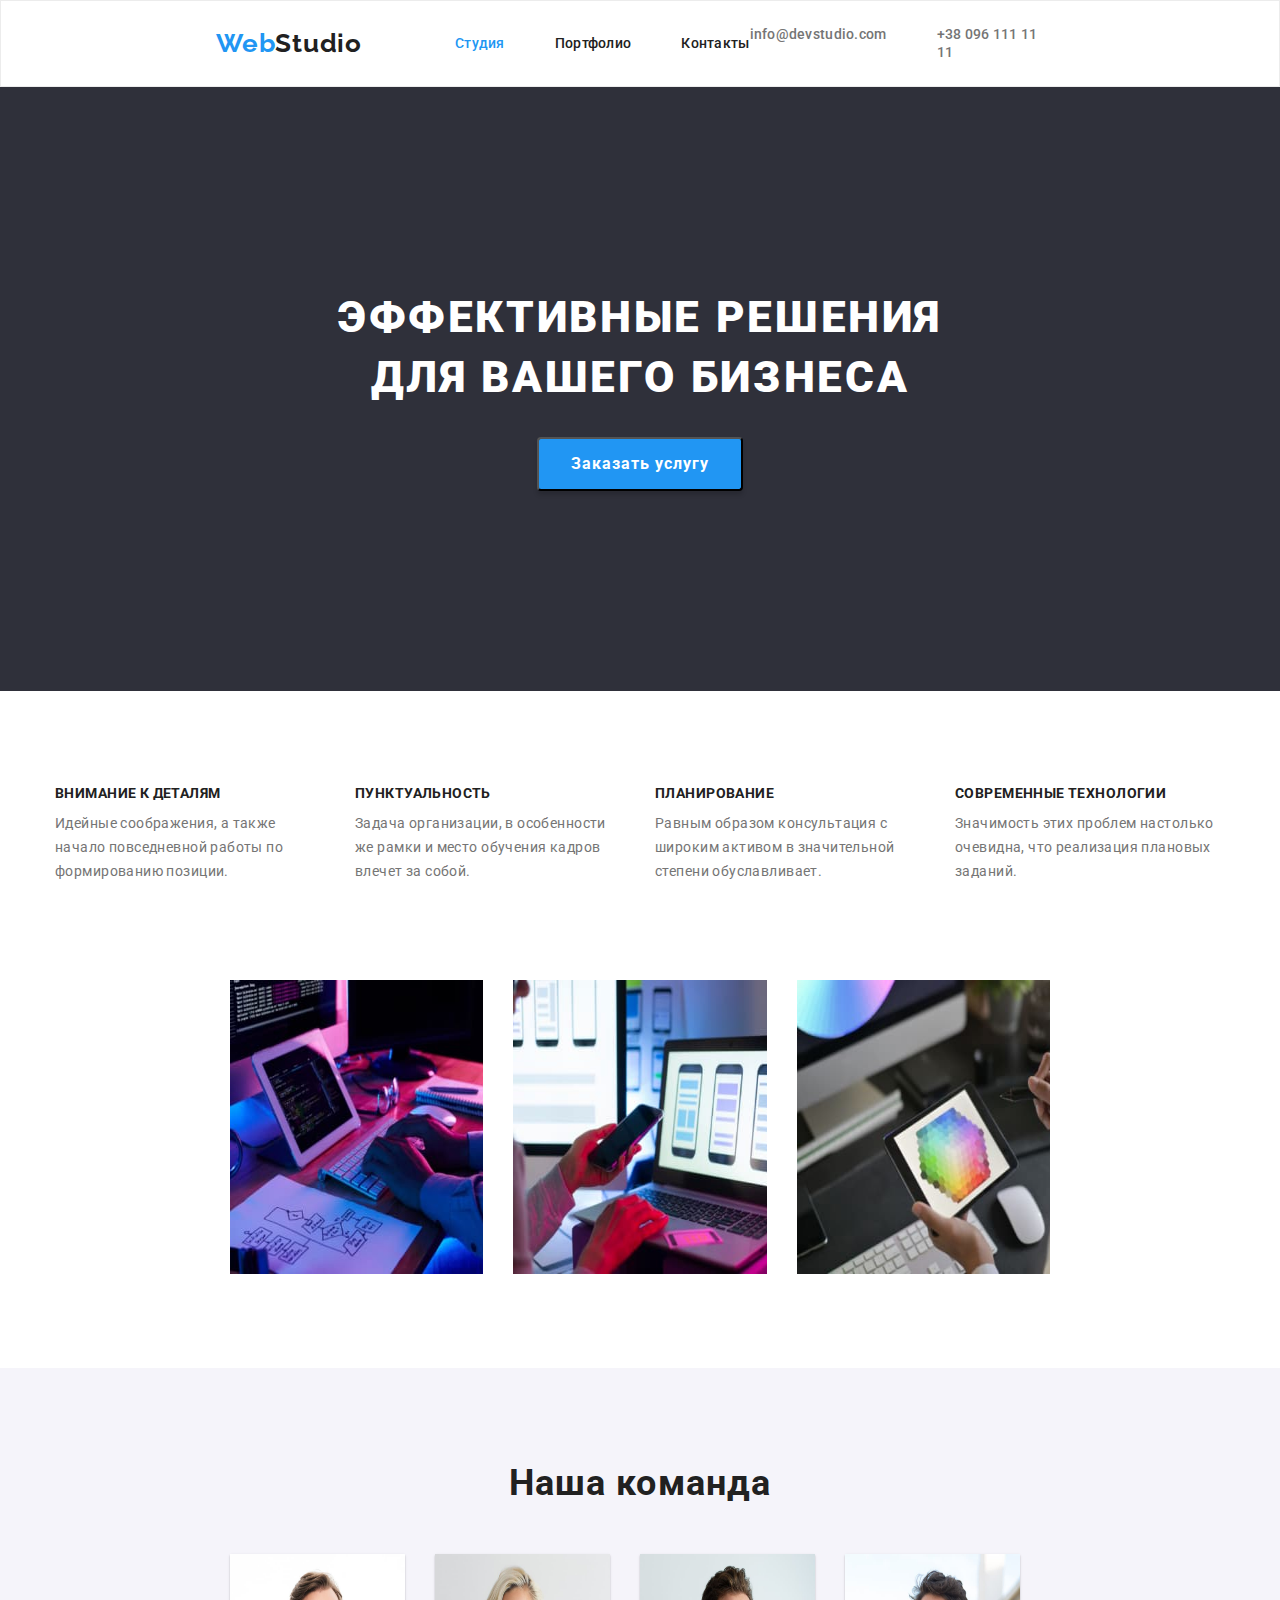
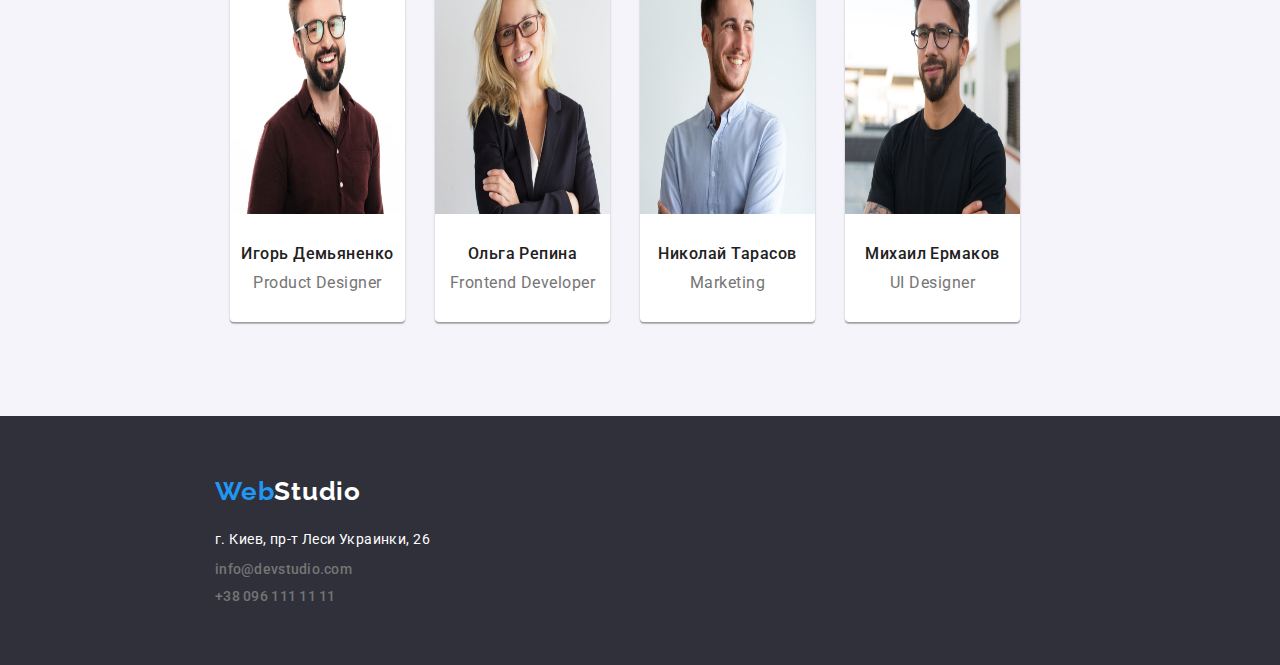
==== index.html @ b1a8649d "Update index.html" ====
<!DOCTYPE html>
<html lang="ru">

<head>
  <meta charset="UTF-8">
  <meta http-equiv="X-UA-Compatible" content="IE=edge">
  <meta name="viewport" content="width=device-width, initial-scale=1.0">
  <link rel="preconnect" href="https://fonts.gstatic.com">
  <link href="https://fonts.googleapis.com/css2?family=Raleway:wght@700&family=Roboto:wght@400;500;700;900&display=swap"
    rel="stylesheet">
  <link rel="stylesheet" href="styles.css">
  <title>WebStudio</title>
</head>

<body>
  <header class="header">
    <a href="" class="title">Web<span class="title-color">Studio</span></a>
    <nav>
      <ul class="header-list">
        <li>
          <a class="links-highlighted" href="./index.html">Студия</a>
        </li>
        <li>
          <a class="links" href="./portfolio.html">Портфолио</a>
        </li>
        <li>
          <a class="links" href="#">Контакты</a>
        </li>
      </ul>
    </nav>
    <ul class="header-contacts">
      <li>
        <a class="mail" href="mailto:info@devstudio.com">info@devstudio.com</a>
      </li>
      <li>
        <a class="tel" href="tel:+380961111111">+38 096 111 11 11</a>
      </li>
    </ul>
  </header>
  <main>
    <section class="intro">
      <div class="container">
        <h1 class="intro__title">Эффективные решения для вашего бизнеса</h1>
        <button type="button" class="intro__button">Заказать услугу</button>
      </div>
    </section>
    <section>
      <div class="container">
        <h2 class="visualy-hidden">особенности</h2>
        <ul class="benefits">
          <li>
            <h3 class="benefits__title">Внимание к деталям</h3>
            <p class="benefits__description">Идейные соображения, а также начало повседневной работы по формированию
              позиции.</p>
          </li>
          <li>
            <h3 class="benefits__title">Пунктуальность</h3>
            <p class="benefits__description">Задача организации, в особенности же рамки и место обучения кадров влечет
              за
              собой.</p>
          </li>
          <li>
            <h3 class="benefits__title">Планирование</h3>
            <p class="benefits__description">Равным образом консультация с широким активом в значительной степени
              обуславливает.</p>
          </li>
          <li>
            <h3 class="benefits__title">Современные технологии</h3>
            <p class="benefits__description">Значимость этих проблем настолько очевидна, что реализация плановых
              заданий.
            </p>
          </li>
        </ul>
      </div>
    </section>
    <section class="product">
      <div class="container">
        <h2 hidden class="product-title">Чем мы занимаемся</h2>
        <ul class="product-img">
          <li><img src="./images/img-pc.jpg" alt="pc-work" width='370' height='294'></li>
          <li><img src="./images/img-phone.jpg" alt="notebook-phone-work" width='370' height='294'></li>
          <li><img src="./images/img-design.jpg" alt="graphic-design" width='370' height='294'></li>
        </ul>
      </div>
    </section>
    <section class="team__block">
      <div class="container">
        <h2 class="team">Наша команда</h2>
        <ul class="team__list">
          <li class="team__list-item">
            <img src="./images/img-product-designer.jpg" alt="product-designer-img" width='270' height='260'>
            <h3 class="team__list-name">Игорь Демьяненко</h3>
            <p class="team__list-function">Product Designer</p>
          </li>
          <li class="team__list-item">
            <img src="./images/img-frontend-developer.jpg" alt="frontend-developer-img" width='270' height='260'>
            <h3 class="team__list-name">Ольга Репина</h3>
            <p class="team__list-function">Frontend Developer</p>
          </li>
          <li class="team__list-item">
            <img src="./images/img-marketing.jpg" alt="marketing-img" width='270' height='260'>
            <h3 class="team__list-name">Николай Тарасов</h3>
            <p class="team__list-function">Marketing</p>
          </li>
          <li class="team__list-item">
            <img src="./images/img-ui-designer.jpg" alt="ui-designer-img" width='270' height='260'>
            <h3 class="team__list-name">Михаил Ермаков</h3>
            <p class="team__list-function">UI Designer</p>
          </li>
        </ul>
      </div>
    </section>
  </main>
  <footer class="footer">
    <a href="" class="title">Web<span class="title-footer">Studio</span></a>
    <address class="address">г. Киев, пр-т Леси Украинки, 26</address>
    <ul class="footer-contacts">
      <li>
        <a class="mail" href="mailto:info@devstudio.com">info@devstudio.com</a>
      </li>
      <li>
        <a class="tel" href="tel:+380961111111">+38 096 111 11 11</a>
      </li>
    </ul>
  </footer>
</body>

</html>
---- styles.css ----
html {
  box-sizing: border-box;
}

*,
*::after,
*::before {
  box-sizing: inherit;
}

ul,
ol {
  padding: 0;
}

body,
h1,
h2,
h3,
h4,
h5,
h6,
p,
ul,
ol,
li,
figure,
figcaption,
blockquote,
dl,
dd {
  margin: 0;
}

ul[class] {
  list-style: none;
}

img {
  max-width: 100%;
  display: block;
}

input,
button,
textarea,
select {
  font: inherit;
}

a {
  text-decoration: none;
  color: inherit;
}

.visualy-hidden {
  position: absolute;
  clip: rect(0 0 0 0);
  width: 1px;
  height: 1px;
  margin: -1px;
}

.container {
  max-width: 1200px;
  padding: 0 15px;
  margin: 0 auto;
}

.header {
  display: flex;
  padding: 24px 215px 25px 215px;
  align-items: center;
  border: 1px solid #ECECEC;
}

.title {
  font-family: Raleway;
  font-style: normal;
  font-weight: bold;
  font-size: 26px;
  line-height: 31px;
  /* identical to box height */

  letter-spacing: 0.03em;
  color: #2196F3;

}

.title-color {
  font-family: Raleway;
  font-style: normal;
  font-weight: bold;
  font-size: 26px;
  line-height: 31px;
  /* identical to box height */

  letter-spacing: 0.03em;

  color: #212121;
  margin-right: 93px;
}

.title-footer {
  font-family: Raleway;
  font-style: normal;
  font-weight: bold;
  font-size: 26px;
  line-height: 31px;
  /* identical to box height */

  letter-spacing: 0.03em;

  color: #FFFFFF
}

a {
  text-decoration: none;
}

ul {
  list-style: none;
}

.links {
  font-family: Roboto;
  font-style: normal;
  font-weight: 500;
  font-size: 14px;
  line-height: 16px;
  letter-spacing: 0.02em;
  transition: color 0.2s linear;
  color: #212121;

}

.links:hover {
  color: #2196F3;
}

.links-highlighted {
  font-family: Roboto;
  font-style: normal;
  font-weight: 500;
  font-size: 14px;
  line-height: 16px;
  letter-spacing: 0.02em;

  color: #2196F3;
}

.mail,
.tel {
  font-family: Roboto;
  font-style: normal;
  font-weight: 500;
  font-size: 14px;
  line-height: 16px;
  letter-spacing: 0.02em;

  color: #757575;
  transition: color 0.2s linear;
}

.mail {
  margin-right: 50px;
}

.tel {
  margin-right: 215px;
}

.mail:hover,
.tel:hover {
  color: #2196F3;

}

.intro {
  background: #2F303A;
  width: 100%;
  display: flex;
  align-items: center;
  flex-direction: column;
}

.intro__title {
  font-family: Roboto;
  font-style: normal;
  font-weight: 900;
  font-size: 44px;
  line-height: 60px;
  /* or 136% */
  text-align: center;
  letter-spacing: 0.06em;
  text-transform: uppercase;
  padding: 200px 0 30px;
  color: #FFFFFF;
  max-width: 696px;
}

.intro__button {
  display: block;
  font-family: Roboto;
  font-style: normal;
  font-weight: bold;
  font-size: 16px;
  line-height: 30px;
  letter-spacing: 0.06em;
  background: #2196F3;
  box-shadow: 0px 4px 4px rgba(0, 0, 0, 0.15);
  border-radius: 4px;
  color: #FFFFFF;
  padding: 10px 32px;
  margin: 0 auto 200px;
}

.benefits {
  display: flex;
  justify-content: space-between;
}

.benefits__title {
  font-family: Roboto;
  font-style: normal;
  font-weight: bold;
  font-size: 14px;
  line-height: 16px;
  letter-spacing: 0.03em;
  text-transform: uppercase;
  width: 270px;
  height: 16px;
  color: #212121;
  margin-bottom: 10px;
  margin-top: 94px;  
}

.benefits__description {
  font-family: Roboto;
  font-style: normal;
  font-weight: normal;
  font-size: 14px;
  line-height: 24px;
  /* or 171% */
  width: 270px;
  height: 75px;
  letter-spacing: 0.03em;

  color: #757575;
}

.product-title {
  font-family: Roboto;
  font-style: normal;
  font-weight: bold;
  font-size: 36px;
  line-height: 42px;
  text-align: center;
  letter-spacing: 0.03em;
  color: #212121;

}
.product {
  margin: 94px 215px;
}

.product-img {
  display: flex;
  margin: 50px auto 0;
}
.product-img li {
  margin-right: 30px;
}
.product-img li:last-child {
  margin-right: 0;
}
.team__block {
  background: #F5F4FA;
  padding: 94px 215px;
}

.team {
  font-family: Roboto;
  font-style: normal;
  font-weight: bold;
  font-size: 36px;
  line-height: 42px;
  text-align: center;
  letter-spacing: 0.03em;

  color: #212121;
}

.team__list {
  display: flex;
}

.team__list-item {
  background: #FFFFFF;
  /* material shadow v1 */
  margin-top: 50px;
  margin-right: 30px;
  box-shadow: 0px 1px 3px rgba(0, 0, 0, 0.12), 0px 1px 1px rgba(0, 0, 0, 0.14), 0px 2px 1px rgba(0, 0, 0, 0.2);
  border-radius: 0px 0px 4px 4px;

}


.team__list-name {
  font-family: Roboto;
  font-style: normal;
  font-weight: 500;
  font-size: 16px;
  line-height: 19px;
  /* identical to box height */
  padding: 30px 0 10px;
  text-align: center;
  letter-spacing: 0.03em;

  color: #212121;

}

.team__list-function {
  font-family: Roboto;
  font-style: normal;
  font-weight: normal;
  font-size: 16px;
  line-height: 19px;
  /* identical to box height */
  text-align: center;
  letter-spacing: 0.03em;
  padding-bottom: 30px;
  color: #757575;
}

.footer {
  background: #2F303A;
  padding-top: 60px;
  padding-bottom: 60px;
  padding-left: 215px;
}
.footer-pf {
  background: #2F303A;
  padding-top: 60px;
  padding-bottom: 60px;
  padding-left: 215px;
  margin-top: 64px; 
}
.footer-contacts li{
  margin-top: 9px;
}

.address {
  font-family: Roboto;
  font-style: normal;
  font-weight: normal;
  font-size: 14px;
  line-height: 24px;
  /* or 171% */
margin-top: 20px;;
  letter-spacing: 0.03em;

  color: #FFFFFF;
}

.products {
  display: flex;
  flex-flow: wrap;
  max-width: 1250px;
  padding: 0 15px;
  margin: 0 auto;
}

.products__list {
  background: #FFFFFF;
  border: 1px solid #EEEEEE;
  box-sizing: border-box;
  margin: 0px 30px 30px 0px;
}


.products__name {
  font-family: Roboto;
  font-style: normal;
  font-weight: bold;
  font-size: 18px;
  line-height: 36px;
  /* identical to box height, or 200% */
  padding: 20px 24px 4px 24px;
  letter-spacing: 0.06em;

  color: #212121;
}

.products__function {

  font-family: Roboto;
  font-style: normal;
  font-weight: normal;
  font-size: 16px;
  line-height: 30px;
  /* identical to box height, or 187% */
  padding-right: 24px;
  padding-left: 24px;
  padding-bottom: 20px;
  letter-spacing: 0.03em;

  color: #757575;

}

.button {

  display: inline-block;
  font-family: Roboto;
  font-style: normal;
  font-weight: 500;
  font-size: 16px;
  line-height: 26px;
  /* identical to box height, or 162% */
  padding: 6px 22px;
  margin: 94px 8px 50px 0px;
  text-align: center;
  letter-spacing: 0.03em;
  border: none;
  color: #212121;
  background: #F5F4FA;
  border-radius: 4px;
  box-shadow: 0px 3px 1px rgba(0, 0, 0, 0.1), 0px 1px 2px rgba(0, 0, 0, 0.08), 0px 2px 2px rgba(0, 0, 0, 0.12);

}

.button:hover{
  color: #FFFFFF;
  background: #2196F3;
}
.button:focus {
  color: #FFFFFF;
  background: #2196F3;
  /* shadow-middle */

  box-shadow: 0px 3px 1px rgba(0, 0, 0, 0.1), 0px 1px 2px rgba(0, 0, 0, 0.08), 0px 2px 2px rgba(0, 0, 0, 0.12);
  border-radius: 4px;
} 


.buttons {
  display: flex;
  justify-content: center;
}

.header-list {
  display: flex;
  text-align: center;
}

.header-list li {
  margin-right: 50px;
}
.header-list li:last-child {
  margin-right: 0;
}

.header-contacts {
  display: flex;
  margin-left: auto;
}
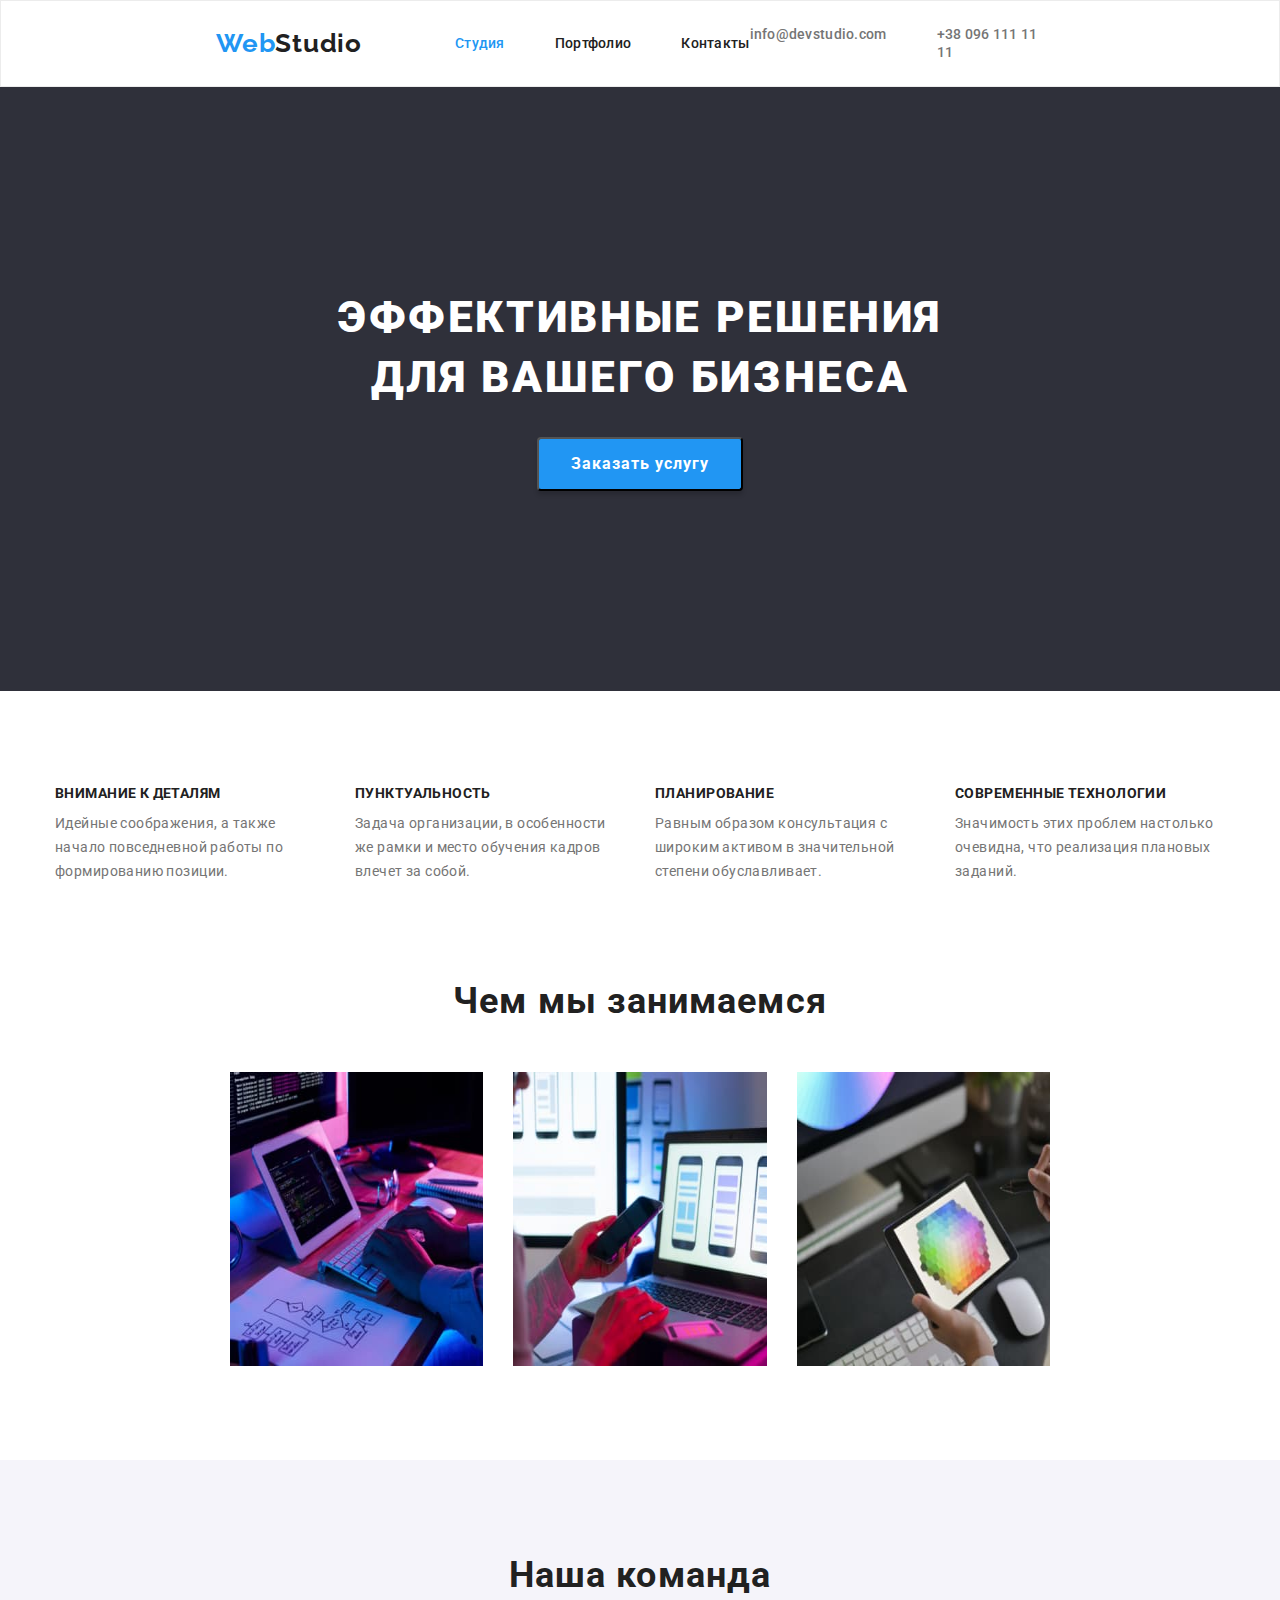
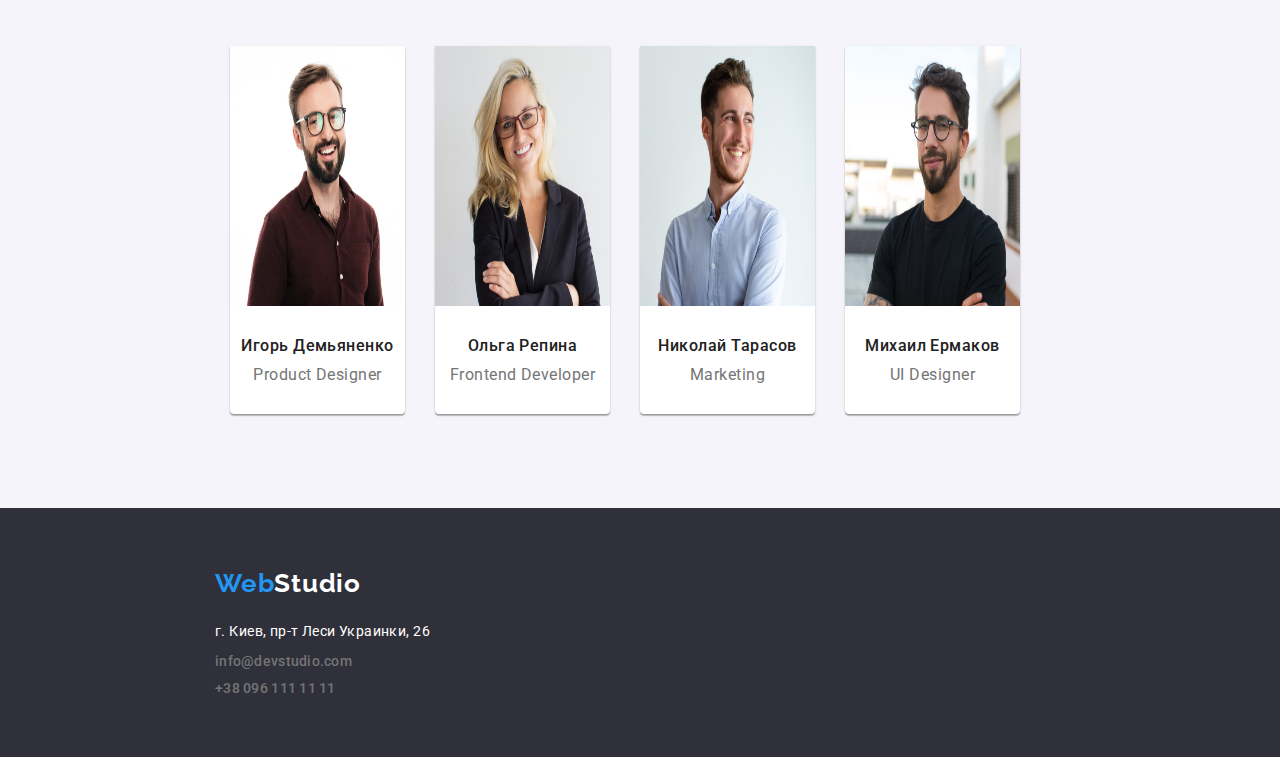
==== commit 957214e0: "Update index.html" ====
--- a/index.html
+++ b/index.html
@@ -75,7 +75,7 @@
     </section>
     <section class="product">
       <div class="container">
-        <h2 hidden class="product-title">Чем мы занимаемся</h2>
+        <h2 class="product-title">Чем мы занимаемся</h2>
         <ul class="product-img">
           <li><img src="./images/img-pc.jpg" alt="pc-work" width='370' height='294'></li>
           <li><img src="./images/img-phone.jpg" alt="notebook-phone-work" width='370' height='294'></li>
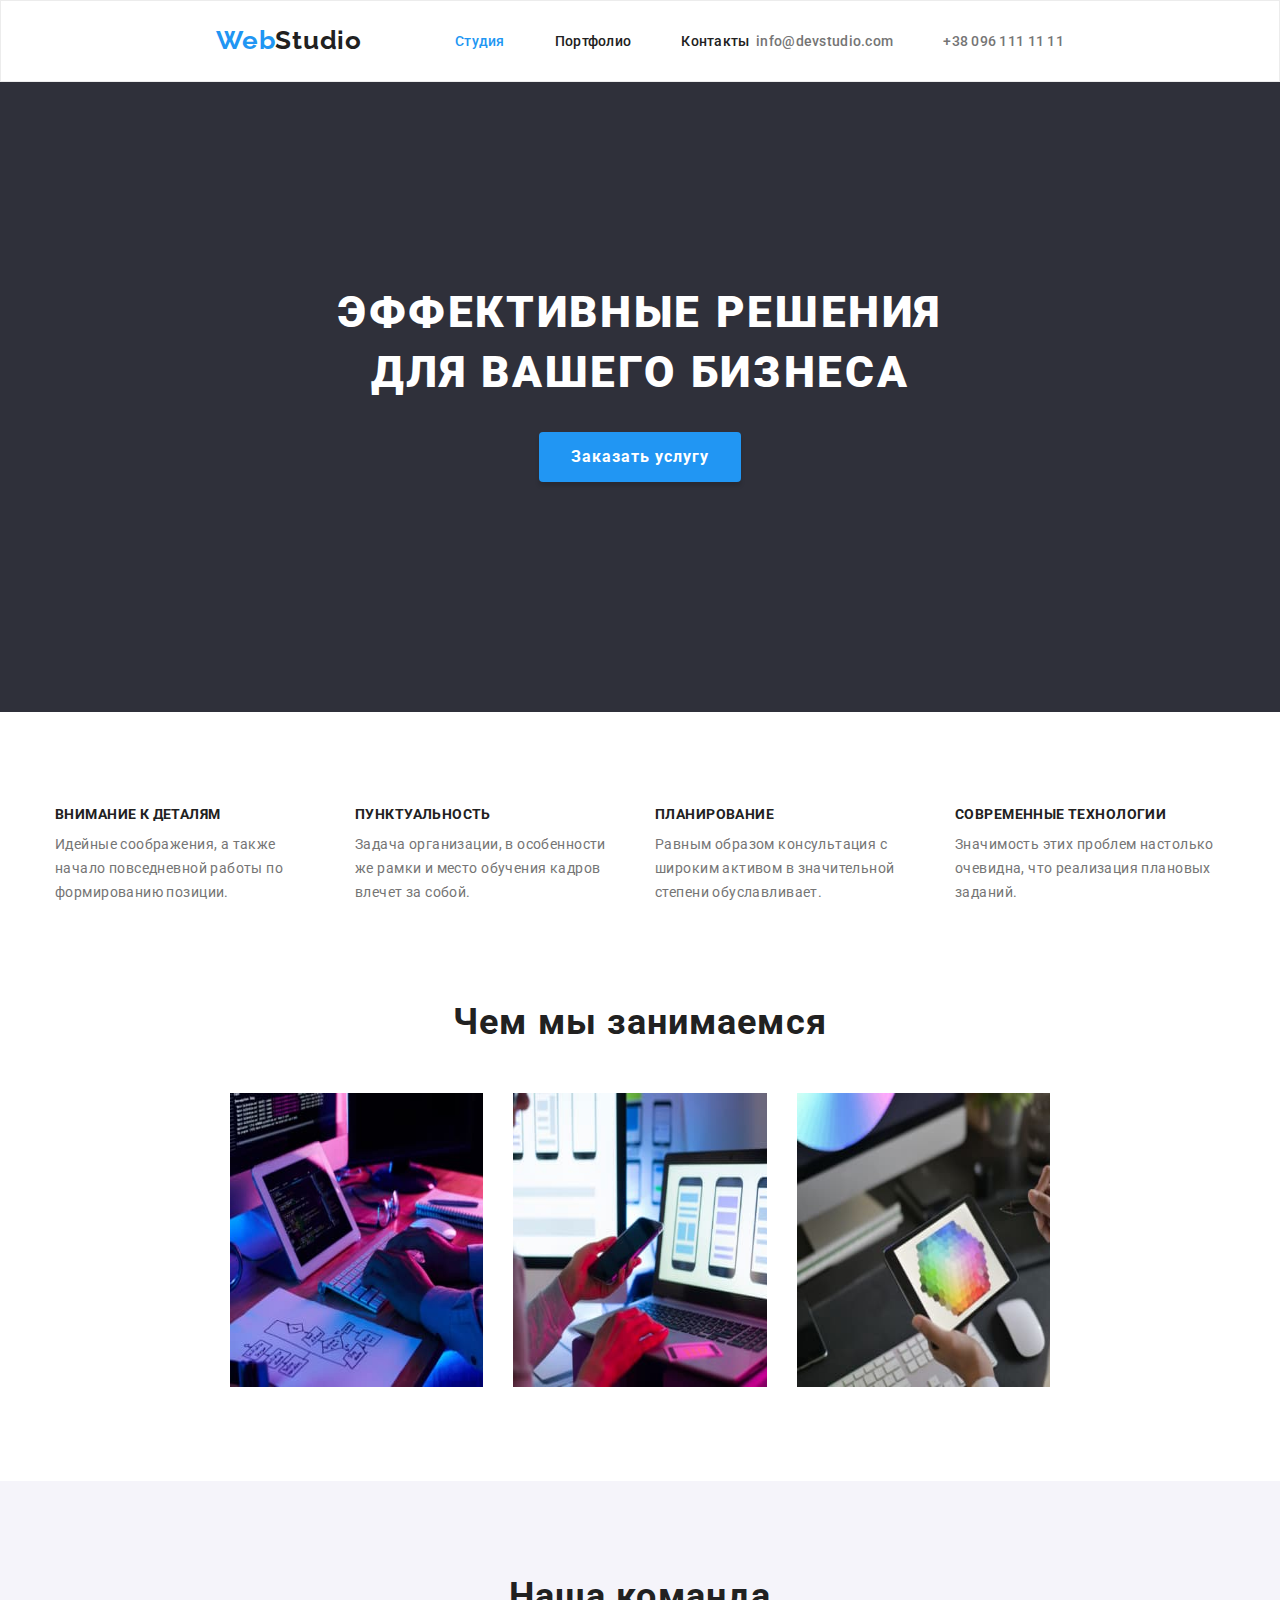
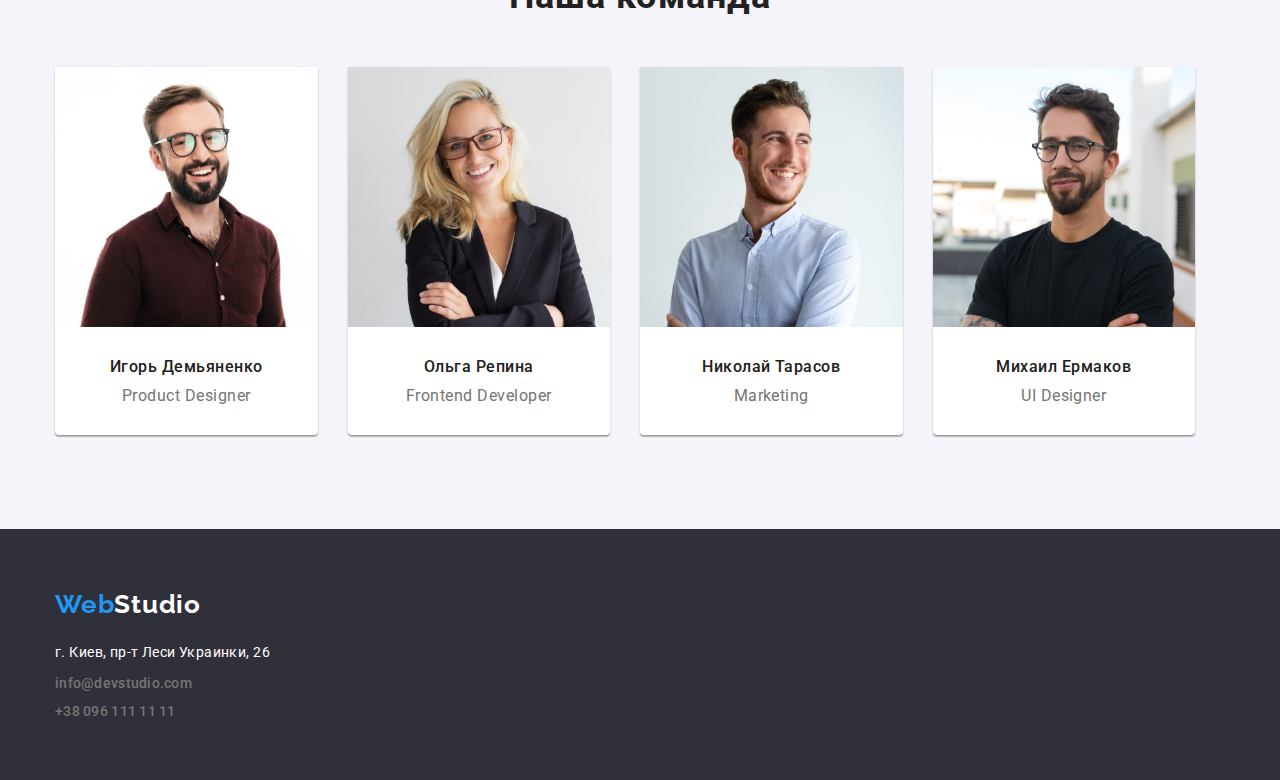
==== commit 05e76aed: "hw03" ====
--- a/index.html
+++ b/index.html
@@ -44,10 +44,10 @@
         <button type="button" class="intro__button">Заказать услугу</button>
       </div>
     </section>
-    <section>
+    <section class="benefits">
       <div class="container">
         <h2 class="visualy-hidden">особенности</h2>
-        <ul class="benefits">
+        <ul class="benefits__list">
           <li>
             <h3 class="benefits__title">Внимание к деталям</h3>
             <p class="benefits__description">Идейные соображения, а также начало повседневной работы по формированию
@@ -89,39 +89,49 @@
         <ul class="team__list">
           <li class="team__list-item">
             <img src="./images/img-product-designer.jpg" alt="product-designer-img" width='270' height='260'>
-            <h3 class="team__list-name">Игорь Демьяненко</h3>
-            <p class="team__list-function">Product Designer</p>
+            <div class="team__list-div">
+              <h3 class="team__list-name">Игорь Демьяненко</h3>
+              <p class="team__list-function">Product Designer</p>
+            </div>
           </li>
           <li class="team__list-item">
             <img src="./images/img-frontend-developer.jpg" alt="frontend-developer-img" width='270' height='260'>
-            <h3 class="team__list-name">Ольга Репина</h3>
-            <p class="team__list-function">Frontend Developer</p>
+            <div class="team__list-div">
+              <h3 class="team__list-name">Ольга Репина</h3>
+              <p class="team__list-function">Frontend Developer</p>
+            </div>
           </li>
           <li class="team__list-item">
             <img src="./images/img-marketing.jpg" alt="marketing-img" width='270' height='260'>
-            <h3 class="team__list-name">Николай Тарасов</h3>
-            <p class="team__list-function">Marketing</p>
+            <div class="team__list-div">
+              <h3 class="team__list-name">Николай Тарасов</h3>
+              <p class="team__list-function">Marketing</p>
+            </div>
           </li>
           <li class="team__list-item">
             <img src="./images/img-ui-designer.jpg" alt="ui-designer-img" width='270' height='260'>
-            <h3 class="team__list-name">Михаил Ермаков</h3>
-            <p class="team__list-function">UI Designer</p>
+            <div class="team__list-div">
+              <h3 class="team__list-name">Михаил Ермаков</h3>
+              <p class="team__list-function">UI Designer</p>
+            </div>
           </li>
         </ul>
       </div>
     </section>
   </main>
   <footer class="footer">
-    <a href="" class="title">Web<span class="title-footer">Studio</span></a>
-    <address class="address">г. Киев, пр-т Леси Украинки, 26</address>
-    <ul class="footer-contacts">
-      <li>
-        <a class="mail" href="mailto:info@devstudio.com">info@devstudio.com</a>
-      </li>
-      <li>
-        <a class="tel" href="tel:+380961111111">+38 096 111 11 11</a>
-      </li>
-    </ul>
+    <div class="container">
+      <a href="" class="title">Web<span class="title-footer">Studio</span></a>
+      <address class="address">г. Киев, пр-т Леси Украинки, 26</address>
+      <ul class="footer-contacts">
+        <li>
+          <a class="mail" href="mailto:info@devstudio.com">info@devstudio.com</a>
+        </li>
+        <li>
+          <a class="tel" href="tel:+380961111111">+38 096 111 11 11</a>
+        </li>
+      </ul>
+    </div>
   </footer>
 </body>
 
--- a/styles.css
+++ b/styles.css
@@ -13,7 +13,6 @@
   padding: 0;
 }
 
-body,
 h1,
 h2,
 h3,
@@ -31,6 +30,10 @@
 dd {
   margin: 0;
 }
+body{
+  margin: 0;
+  font-family: Roboto;
+}
 
 ul[class] {
   list-style: none;
@@ -84,7 +87,7 @@
 
   letter-spacing: 0.03em;
   color: #2196F3;
-
+  margin-right: 93px;
 }
 
 .title-color {
@@ -98,7 +101,7 @@
   letter-spacing: 0.03em;
 
   color: #212121;
-  margin-right: 93px;
+  
 }
 
 .title-footer {
@@ -162,26 +165,21 @@
   transition: color 0.2s linear;
 }
 
-.mail {
-  margin-right: 50px;
-}
-
-.tel {
-  margin-right: 215px;
-}
+
 
 .mail:hover,
 .tel:hover {
   color: #2196F3;
 
 }
+.header-contacts li:not(:last-child) {
+  margin-right: 50px;
+}
 
 .intro {
   background: #2F303A;
-  width: 100%;
-  display: flex;
-  align-items: center;
-  flex-direction: column;
+  text-align: center;
+  padding: 200px 0 30px;
 }
 
 .intro__title {
@@ -194,13 +192,12 @@
   text-align: center;
   letter-spacing: 0.06em;
   text-transform: uppercase;
-  padding: 200px 0 30px;
+  margin: 0 auto 30px;
   color: #FFFFFF;
   max-width: 696px;
 }
 
 .intro__button {
-  display: block;
   font-family: Roboto;
   font-style: normal;
   font-weight: bold;
@@ -213,9 +210,13 @@
   color: #FFFFFF;
   padding: 10px 32px;
   margin: 0 auto 200px;
-}
-
+  outline: none;
+  border: none;
+}
 .benefits {
+  padding-top: 94px;
+}
+.benefits__list {
   display: flex;
   justify-content: space-between;
 }
@@ -228,11 +229,9 @@
   line-height: 16px;
   letter-spacing: 0.03em;
   text-transform: uppercase;
-  width: 270px;
-  height: 16px;
   color: #212121;
   margin-bottom: 10px;
-  margin-top: 94px;  
+   
 }
 
 .benefits__description {
@@ -276,7 +275,8 @@
 }
 .team__block {
   background: #F5F4FA;
-  padding: 94px 215px;
+  padding-top: 94px;
+  padding-bottom: 94px;
 }
 
 .team {
@@ -304,6 +304,10 @@
   border-radius: 0px 0px 4px 4px;
 
 }
+.team__list-div {
+  padding: 30px 0;
+}
+
 
 
 .team__list-name {
@@ -313,7 +317,7 @@
   font-size: 16px;
   line-height: 19px;
   /* identical to box height */
-  padding: 30px 0 10px;
+  margin-bottom: 10px;
   text-align: center;
   letter-spacing: 0.03em;
 
@@ -330,7 +334,6 @@
   /* identical to box height */
   text-align: center;
   letter-spacing: 0.03em;
-  padding-bottom: 30px;
   color: #757575;
 }
 
@@ -338,14 +341,12 @@
   background: #2F303A;
   padding-top: 60px;
   padding-bottom: 60px;
-  padding-left: 215px;
 }
 .footer-pf {
   background: #2F303A;
   padding-top: 60px;
   padding-bottom: 60px;
-  padding-left: 215px;
-  margin-top: 64px; 
+  margin-top: 94px; 
 }
 .footer-contacts li{
   margin-top: 9px;
@@ -362,6 +363,9 @@
   letter-spacing: 0.03em;
 
   color: #FFFFFF;
+}
+.main-pf {
+  padding-top: 94px;
 }
 
 .products {
@@ -375,10 +379,8 @@
 .products__list {
   background: #FFFFFF;
   border: 1px solid #EEEEEE;
-  box-sizing: border-box;
-  margin: 0px 30px 30px 0px;
-}
-
+  margin: 30px 30px 0px 0px;
+}
 
 .products__name {
   font-family: Roboto;
@@ -418,18 +420,17 @@
   font-weight: 500;
   font-size: 16px;
   line-height: 26px;
-  /* identical to box height, or 162% */
   padding: 6px 22px;
-  margin: 94px 8px 50px 0px;
+  margin-right: 8px;
   text-align: center;
   letter-spacing: 0.03em;
   border: none;
   color: #212121;
   background: #F5F4FA;
   border-radius: 4px;
-  box-shadow: 0px 3px 1px rgba(0, 0, 0, 0.1), 0px 1px 2px rgba(0, 0, 0, 0.08), 0px 2px 2px rgba(0, 0, 0, 0.12);
-
-}
+
+}
+
 
 .button:hover{
   color: #FFFFFF;
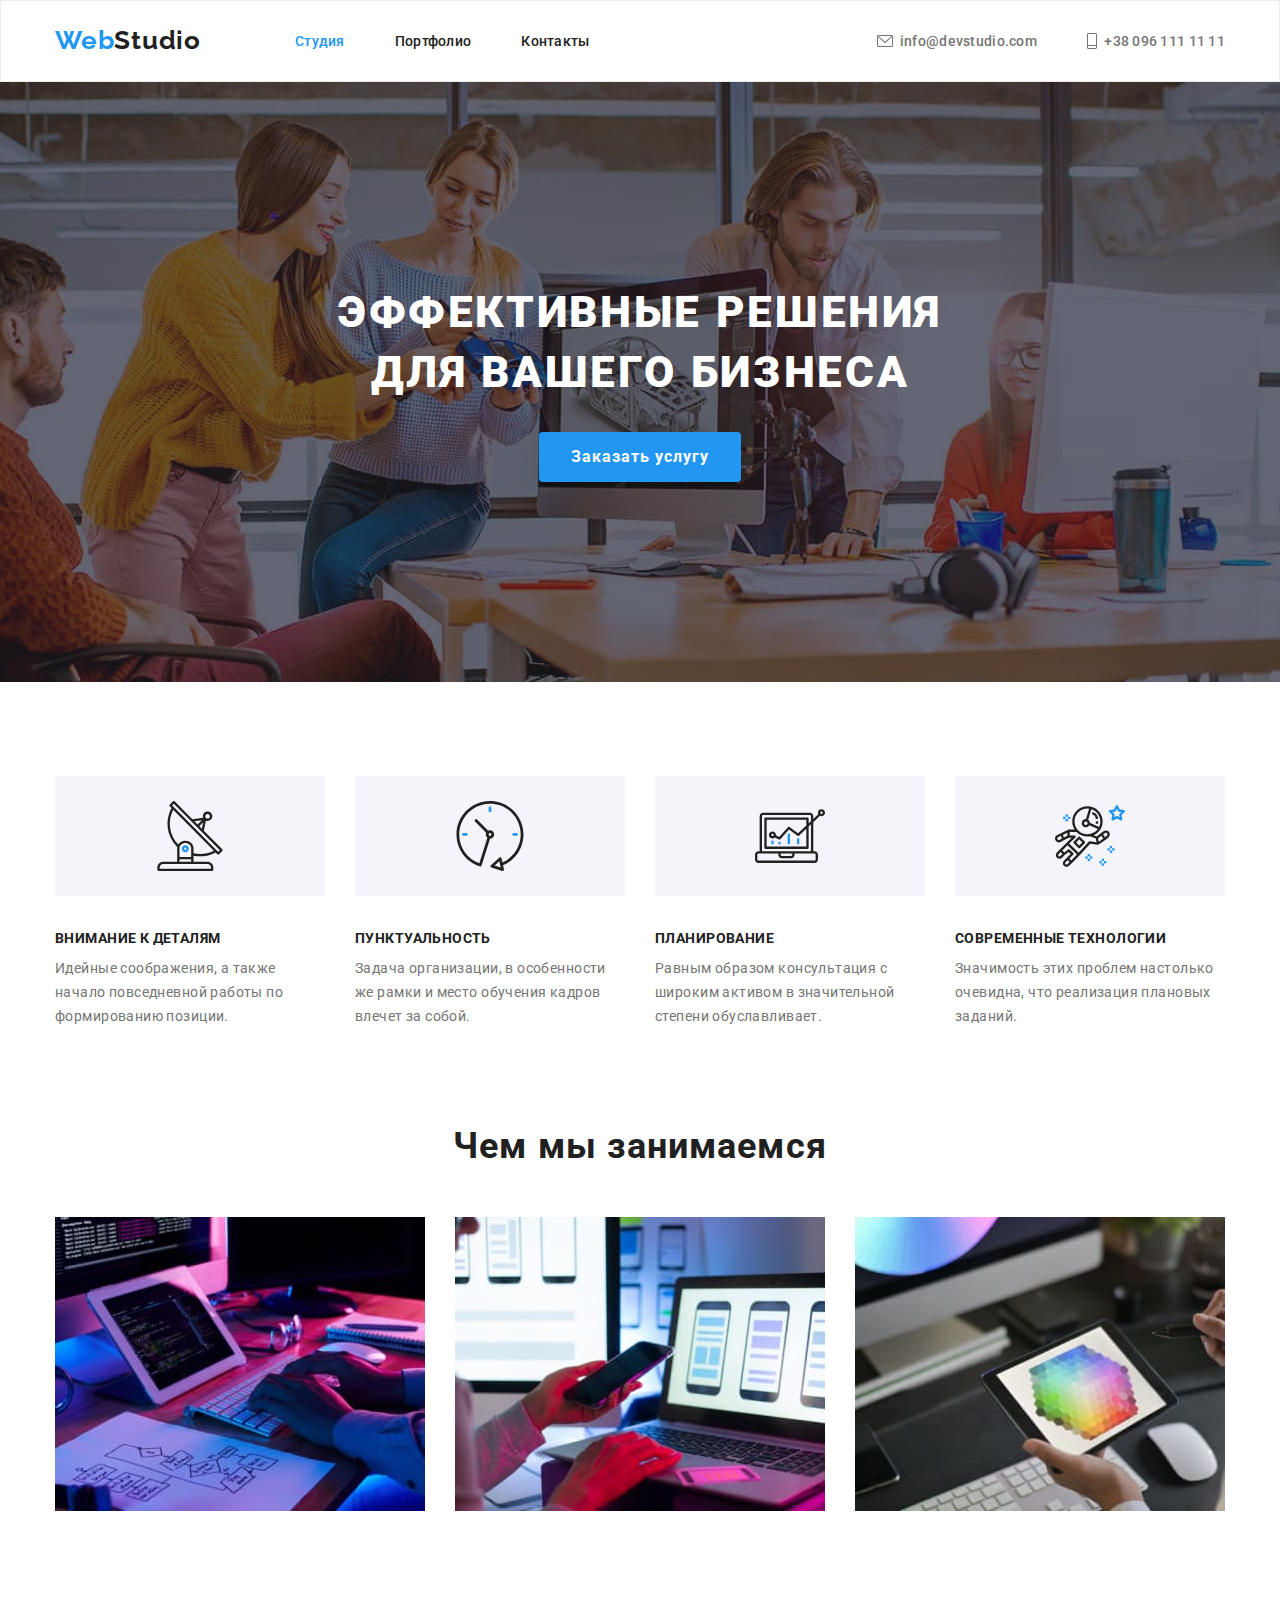
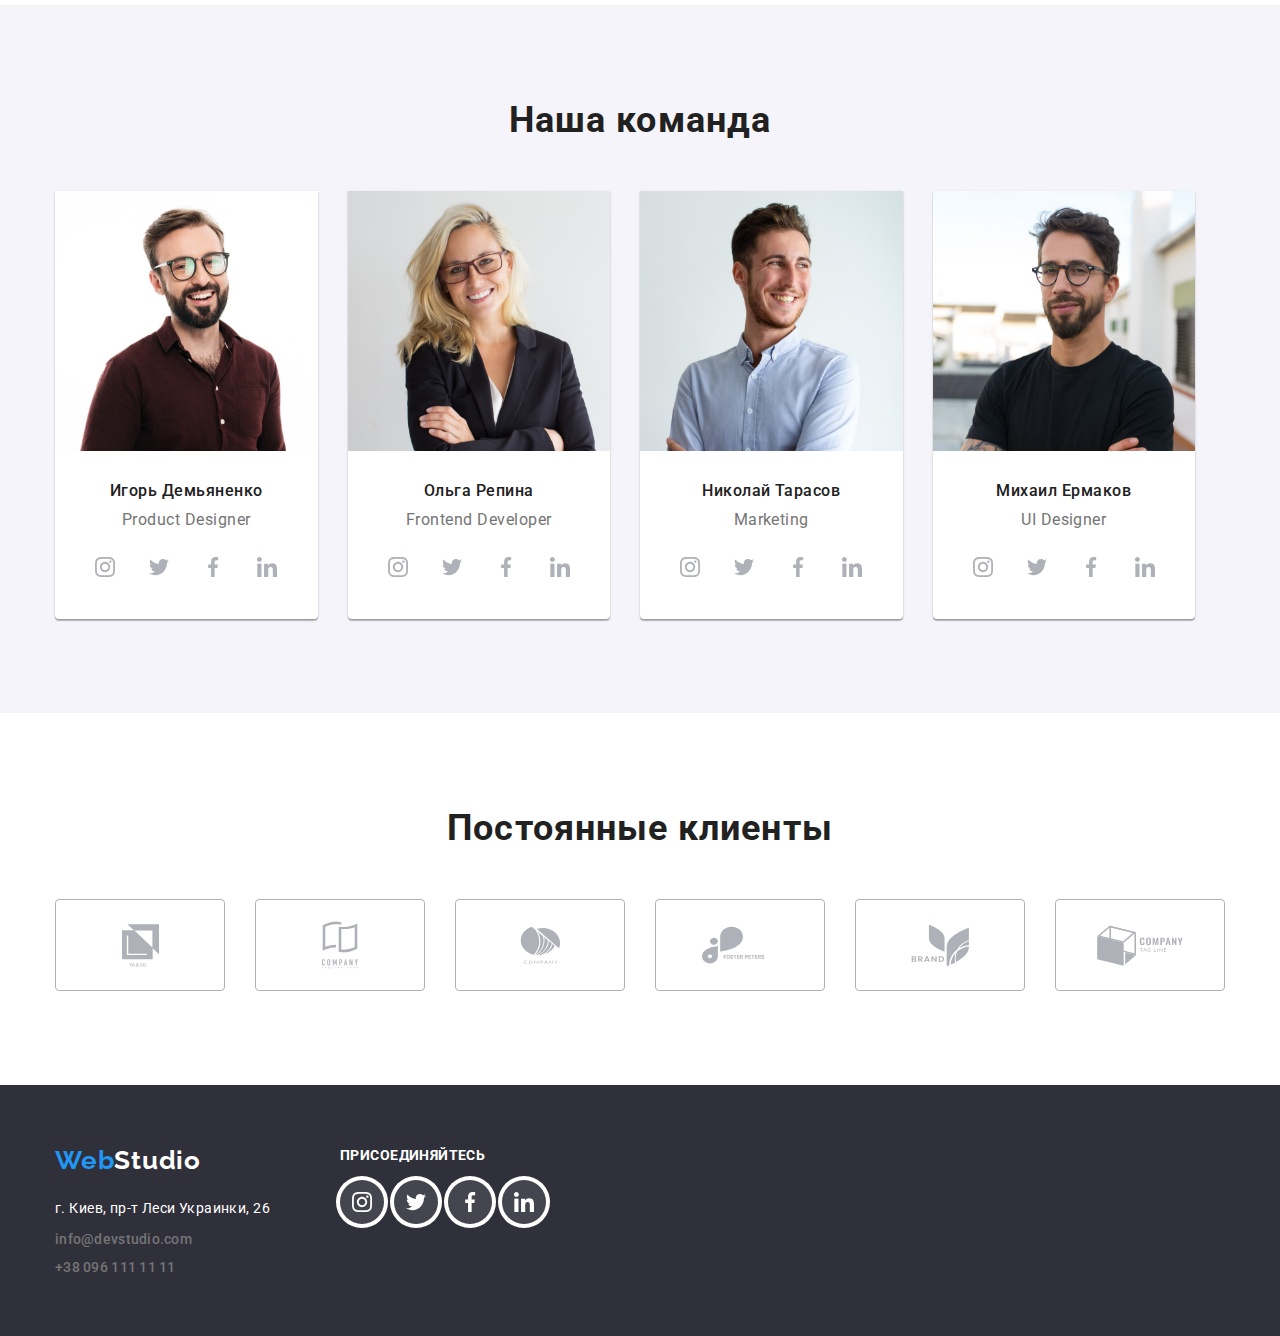
==== commit d6344ac9: "hw-03" ====
--- a/index.html
+++ b/index.html
@@ -14,28 +14,47 @@
 
 <body>
   <header class="header">
-    <a href="" class="title">Web<span class="title-color">Studio</span></a>
-    <nav>
-      <ul class="header-list">
-        <li>
-          <a class="links-highlighted" href="./index.html">Студия</a>
-        </li>
-        <li>
-          <a class="links" href="./portfolio.html">Портфолио</a>
-        </li>
-        <li>
-          <a class="links" href="#">Контакты</a>
-        </li>
-      </ul>
-    </nav>
-    <ul class="header-contacts">
-      <li>
-        <a class="mail" href="mailto:info@devstudio.com">info@devstudio.com</a>
-      </li>
-      <li>
-        <a class="tel" href="tel:+380961111111">+38 096 111 11 11</a>
-      </li>
-    </ul>
+    <div class="container">
+      <div class="header-flex">
+        <a href="" class="title">Web<span class="title-color">Studio</span></a>
+        <nav>
+          <ul class="header-list">
+            <li>
+              <a class="links-highlighted" href="./index.html">Студия</a>
+            </li>
+            <li>
+              <a class="links" href="./portfolio.html">Портфолио</a>
+            </li>
+            <li>
+              <a class="links" href="#">Контакты</a>
+            </li>
+          </ul>
+        </nav>
+        <ul class="header-contacts">
+          <li>
+            <a class="mail" href="mailto:info@devstudio.com">
+              <svg class="contacts-icon icon-mail" viewBox="0 0 16 12" width="16" height="12" fill="#757575"
+                xmlns="http://www.w3.org/2000/svg">
+                <path
+                  d="M14.5 0H1.50001C0.672854 0 0 0.672853 0 1.50001V10.5C0 11.3271 0.672854 12 1.50001 12H14.5C15.3271 12 16 11.3271 16 10.5V1.50001C16 0.672853 15.3271 0 14.5 0ZM14.5 0.999994C14.5679 0.999994 14.6325 1.01409 14.6916 1.0387L8 6.83838L1.30833 1.0387C1.36742 1.01412 1.43204 0.999994 1.49998 0.999994H14.5ZM14.5 11H1.50001C1.22414 11 0.999996 10.7759 0.999996 10.5V2.09521L7.67236 7.87792C7.76661 7.95944 7.8833 7.99999 8 7.99999C8.1167 7.99999 8.23339 7.95948 8.32764 7.87792L15 2.09521V10.5C15 10.7759 14.7759 11 14.5 11Z" />
+              </svg>
+
+              info@devstudio.com</a>
+          </li>
+          <li>
+            <div class="contacts-items">
+              <a class="tel" href="tel:+380961111111">
+                <svg class="contacts-icon" width="10" height="16" viewBox="0 0 10 16" fill="#757575"
+                  xmlns="http://www.w3.org/2000/svg">
+                  <path
+                    d="M8.5 0H1.5C0.672848 0 0 0.672848 0 1.5V14.5C0 15.3272 0.672848 16 1.5 16H8.5C9.32715 16 10 15.3272 10 14.5V1.5C10 0.672848 9.32715 0 8.5 0ZM1.5 1H8.5C8.77588 1 9 1.22412 9 1.5V12H1V1.5C1 1.22412 1.22412 1 1.5 1ZM8.5 15H1.5C1.22412 15 1 14.7759 1 14.5V13H9V14.5C9 14.7759 8.77588 15 8.5 15Z" />
+                  </svg>
+                +38 096 111 11 11</a>
+            </div>
+          </li>
+        </ul>
+      </div>
+    </div>
   </header>
   <main>
     <section class="intro">
@@ -49,22 +68,102 @@
         <h2 class="visualy-hidden">особенности</h2>
         <ul class="benefits__list">
           <li>
+            <svg class="benefits-svg" width="70" height="70" viewBox="0 0 70 70" fill="none"
+              xmlns="http://www.w3.org/2000/svg">
+              <path
+                d="M67.3163 48.3385L48.8468 29.7337L50.8966 19.6373C51.4256 19.8438 51.9879 19.9517 52.5556 19.9558H52.5696C55.1777 19.9866 57.3169 17.8974 57.3479 15.2893C57.3788 12.6812 55.2894 10.542 52.6813 10.5111C50.0732 10.4803 47.934 12.5695 47.9031 15.1776C47.8965 15.7357 47.9888 16.2905 48.176 16.8163L37.326 18.1405L19.6276 0.35C19.4105 0.128479 19.1141 0.00247917 18.804 0C18.4977 0.00160417 18.2044 0.123521 17.9873 0.3395L14.6786 3.6295C14.2232 4.08508 14.2232 4.82358 14.6786 5.27917L16.459 7.08517C9.56162 19.7681 11.8019 35.4741 21.9703 45.7228C22.0636 45.8121 22.1718 45.8843 22.29 45.9363C22.2165 46.3311 22.1781 46.7317 22.1756 47.1333V60.6667H8.17562C4.95562 60.6705 2.34608 63.28 2.34229 66.5V68.8333C2.34229 69.4776 2.86466 70 3.50895 70H57.1756C57.8199 70 58.3423 69.4776 58.3423 68.8333V66.5C58.3385 63.28 55.729 60.6705 52.509 60.6667H38.509V54.6688C40.7021 55.1288 42.9367 55.3633 45.1776 55.3688C50.5548 55.363 55.8464 54.0225 60.5776 51.4675L62.3673 53.2677C62.5844 53.4892 62.8808 53.6152 63.191 53.6177C63.4972 53.6161 63.7905 53.4941 64.0076 53.2782L67.3163 49.9882C67.7717 49.5326 67.7717 48.7941 67.3163 48.3385ZM50.9246 13.6348C51.8383 12.726 53.3157 12.7301 54.2244 13.6437C55.1332 14.5574 55.1291 16.0348 54.2155 16.9435C53.7781 17.3785 53.1864 17.6226 52.5695 17.6225H52.5625C51.2739 17.6158 50.2345 16.5658 50.2412 15.2771C50.2445 14.6602 50.4918 14.0699 50.9291 13.6348H50.9246ZM48.1783 21.301L46.8693 27.7445L44.298 25.158L48.1783 21.301ZM46.853 19.3282L42.653 23.5037L39.4038 20.237L46.853 19.3282ZM52.509 63C54.442 63 56.009 64.567 56.009 66.5V67.6667H4.67562V66.5C4.67562 64.567 6.2426 63 8.17562 63H52.509ZM36.1756 58.3333V60.6667H24.509V58.3333H36.1756ZM24.509 56V47.1333C24.509 44.303 27.1258 42 30.3423 42C33.5588 42 36.1756 44.303 36.1756 47.1333V56H24.509ZM38.509 52.29V47.1333C38.509 43.0162 34.8456 39.6667 30.3423 39.6667C27.4306 39.622 24.7079 41.1041 23.165 43.5738C14.2887 34.2249 12.2899 20.2875 18.1805 8.82073L58.872 49.7455C52.5886 52.9419 45.3857 53.8418 38.509 52.29ZM63.2038 50.7943L61.56 49.1412L18.7923 6.11567L17.1415 4.46133L18.7923 2.81633L36.15 20.272C36.1581 20.272 36.1628 20.2872 36.171 20.293L64.8593 49.1493L63.2038 50.7943Z"
+                fill="#212121" />
+              <path
+                d="M30.3528 44.3333H30.3423C28.4093 44.3304 26.84 45.895 26.837 47.8281C26.8341 49.7611 28.3988 51.3304 30.3318 51.3333H30.3423C32.2753 51.3362 33.8446 49.7716 33.8475 47.8386C33.8505 45.9055 32.2858 44.3362 30.3528 44.3333ZM31.1695 48.6605C30.9498 48.8789 30.6522 49.0012 30.3423 49C29.698 48.9966 29.1784 48.4716 29.1817 47.8273C29.1834 47.5189 29.307 47.2237 29.5256 47.0062C29.7428 46.7902 30.036 46.6683 30.3423 46.6667C30.9866 46.67 31.5062 47.195 31.5028 47.8393C31.5012 48.1477 31.3776 48.4429 31.159 48.6605H31.1695Z"
+                fill="#2196F3" />
+            </svg>
             <h3 class="benefits__title">Внимание к деталям</h3>
             <p class="benefits__description">Идейные соображения, а также начало повседневной работы по формированию
               позиции.</p>
           </li>
           <li>
+            <svg class="benefits-svg" width="70" height="70" viewBox="0 0 70 70" fill="none"
+              xmlns="http://www.w3.org/2000/svg">
+              <g clip-path="url(#clip0)">
+                <path
+                  d="M68.4614 33.4715C68.4576 14.9819 53.4656 -0.00373771 34.9754 6.99302e-07C16.4858 0.00373911 1.50017 14.9963 1.50391 33.4859C1.50711 48.0502 10.9252 60.9413 24.7995 65.3713C24.9319 65.413 25.0697 65.4343 25.2081 65.4338C25.4719 65.4333 25.7304 65.3628 25.9573 65.2287C26.2527 65.0541 26.4732 64.7764 26.5768 64.449L35.0315 37.6521C37.3429 37.6404 39.2068 35.7568 39.1945 33.4459C39.1827 31.1345 37.2997 29.2706 34.9883 29.2824C34.3666 29.285 33.753 29.4282 33.1944 29.7011L22.0251 18.5302C21.4707 17.9951 20.5879 18.0106 20.0528 18.5644C19.5305 19.1054 19.5305 19.962 20.0528 20.503L31.2162 31.6792C30.3596 33.4277 30.8493 35.5383 32.3895 36.7303L24.3338 62.2647C8.41354 56.4002 0.261689 38.7405 6.12618 22.8203C11.9907 6.90002 29.6503 -1.25183 45.5706 4.61266C61.4909 10.4771 69.6427 28.1374 63.7782 44.0571C60.913 51.8351 55.0261 58.1252 47.4548 61.4989L46.5842 57.3989C46.4251 56.6454 45.6844 56.1636 44.9308 56.3233C44.6931 56.3741 44.4726 56.4857 44.291 56.6475L35.8978 64.1409C35.322 64.653 35.2708 65.5347 35.7835 66.1105C35.9501 66.2974 36.1637 66.4362 36.403 66.5126L47.1188 69.9327C47.8521 70.1682 48.6377 69.765 48.8732 69.0312C48.948 68.7994 48.9603 68.5527 48.9101 68.3145L48.0545 64.2915C60.4452 59.0678 68.4902 46.918 68.4614 33.4715ZM34.9829 32.0766C35.753 32.0766 36.3779 32.7014 36.3779 33.4715C36.3779 34.2422 35.753 34.8665 34.9829 34.8665C34.2123 34.8665 33.588 34.2422 33.588 33.4715C33.588 32.7014 34.2123 32.0766 34.9829 32.0766ZM39.5774 64.5916L44.3551 60.3298L45.6737 66.543L39.5774 64.5916Z"
+                  fill="#212121" />
+                <path
+                  d="M33.5879 6.96729V9.7572C33.5879 10.5278 34.2122 11.1522 34.9828 11.1522C35.753 11.1522 36.3778 10.5278 36.3778 9.7572V6.96729C36.3778 6.19717 35.753 5.57233 34.9828 5.57233C34.2122 5.57233 33.5879 6.19717 33.5879 6.96729Z"
+                  fill="#2196F3" />
+                <path
+                  d="M8.4787 32.0765C7.70805 32.0765 7.08374 32.7014 7.08374 33.4715C7.08374 34.2421 7.70805 34.8665 8.4787 34.8665H11.2686C12.0393 34.8665 12.6636 34.2421 12.6636 33.4715C12.6636 32.7014 12.0393 32.0765 11.2686 32.0765H8.4787Z"
+                  fill="#2196F3" />
+                <path
+                  d="M61.4866 34.8665C62.2572 34.8665 62.8815 34.2421 62.8815 33.4715C62.8815 32.7014 62.2572 32.0765 61.4866 32.0765H58.6967C57.9265 32.0765 57.3017 32.7014 57.3017 33.4715C57.3017 34.2421 57.9265 34.8665 58.6967 34.8665H61.4866Z"
+                  fill="#2196F3" />
+              </g>
+              <defs>
+                <clipPath id="clip0">
+                  <rect width="70" height="70" fill="white" />
+                </clipPath>
+              </defs>
+            </svg>
             <h3 class="benefits__title">Пунктуальность</h3>
             <p class="benefits__description">Задача организации, в особенности же рамки и место обучения кадров влечет
               за
               собой.</p>
           </li>
           <li>
+            <svg class="benefits-svg" width="70" height="70" viewBox="0 0 70 70" fill="none"
+              xmlns="http://www.w3.org/2000/svg">
+              <g clip-path="url(#clip0)">
+                <path d="M32.6496 32.7351H34.9817V43.2296H32.6496V32.7351Z" fill="#2196F3" />
+                <path d="M41.978 37.3993H44.3101V43.2296H41.978V37.3993Z" fill="#2196F3" />
+                <path d="M23.3211 40.8975H25.6532V43.2296H23.3211V40.8975Z" fill="#2196F3" />
+                <path d="M16.3248 39.7314H18.6569V43.2295H16.3248V39.7314Z" fill="#2196F3" />
+                <path
+                  d="M3.49817 61.8865H59.4689C61.4007 61.8865 62.967 60.3202 62.967 58.3883V53.7241C62.967 51.7923 61.4007 50.2259 59.4689 50.2259H58.3028V21.1469L64.9262 14.8725C66.4635 15.6303 68.3242 15.1702 69.3302 13.7816C70.3369 12.3935 70.1957 10.4821 68.9966 9.25684C67.7975 8.03157 65.8901 7.8488 64.4798 8.82412C63.0701 9.80001 62.569 11.6499 63.2933 13.2037L58.3028 17.9345V15.2443C58.3028 13.3124 56.7365 11.7461 54.8046 11.7461H8.16239C6.23054 11.7461 4.66422 13.3124 4.66422 15.2443V50.2259H3.49817C1.56632 50.2259 0 51.7923 0 53.7241V58.3883C0 60.3202 1.56632 61.8865 3.49817 61.8865ZM66.4652 10.58C67.1091 10.58 67.6312 11.1021 67.6312 11.7461C67.6312 12.39 67.1091 12.9121 66.4652 12.9121C65.8212 12.9121 65.2991 12.39 65.2991 11.7461C65.2991 11.1021 65.8212 10.58 66.4652 10.58ZM6.99634 15.2443C6.99634 14.6003 7.51844 14.0782 8.16239 14.0782H54.8046C55.4486 14.0782 55.9707 14.6003 55.9707 15.2443V20.1414L53.6386 22.3573V17.5764C53.6386 16.9324 53.1165 16.4103 52.4725 16.4103H10.4945C9.85055 16.4103 9.32845 16.9324 9.32845 17.5764V46.7278C9.32845 47.3717 9.85055 47.8938 10.4945 47.8938H52.4725C53.1165 47.8938 53.6386 47.3717 53.6386 46.7278V25.5651L55.9707 23.3554V50.2259H6.99634V15.2443ZM17.4908 30.403C15.9131 30.3984 14.5279 31.4495 14.1083 32.9703C13.6886 34.491 14.3383 36.104 15.6951 36.9091C17.0513 37.7142 18.7793 37.5121 19.9129 36.4149L23.9662 38.4487C24.4371 38.6844 25.0081 38.5739 25.3583 38.1805L33.9745 28.4871L42.4443 34.8338C42.8987 35.1743 43.5329 35.1378 43.9452 34.7478L51.3065 27.7748V45.5617H11.6606V18.7424H51.3065V24.5619L43.0564 32.3747L34.5154 25.9716C34.0303 25.6084 33.3476 25.6767 32.9445 26.1294L24.2099 35.9571L20.9446 34.3242C20.9685 34.1841 20.9833 34.0429 20.989 33.9012C20.989 31.9693 19.4227 30.403 17.4908 30.403ZM18.6569 33.9012C18.6569 34.5451 18.1348 35.0672 17.4908 35.0672C16.8469 35.0672 16.3248 34.5451 16.3248 33.9012C16.3248 33.2572 16.8469 32.7351 17.4908 32.7351C18.1348 32.7351 18.6569 33.2572 18.6569 33.9012ZM25.6532 52.5581H37.3138V53.7241C37.3138 54.3681 36.7917 54.8902 36.1477 54.8902H26.8193C26.1753 54.8902 25.6532 54.3681 25.6532 53.7241V52.5581ZM2.33211 53.7241C2.33211 53.0802 2.85422 52.5581 3.49817 52.5581H23.3211V53.7241C23.3211 55.656 24.8874 57.2223 26.8193 57.2223H36.1477C38.0796 57.2223 39.6459 55.656 39.6459 53.7241V52.5581H59.4689C60.1128 52.5581 60.6349 53.0802 60.6349 53.7241V58.3883C60.6349 59.0323 60.1128 59.5544 59.4689 59.5544H3.49817C2.85422 59.5544 2.33211 59.0323 2.33211 58.3883V53.7241Z"
+                  fill="#212121" />
+              </g>
+              <defs>
+                <clipPath id="clip0">
+                  <rect width="70" height="70" fill="white" />
+                </clipPath>
+              </defs>
+            </svg>
             <h3 class="benefits__title">Планирование</h3>
             <p class="benefits__description">Равным образом консультация с широким активом в значительной степени
               обуславливает.</p>
           </li>
           <li>
+            <svg class="benefits-svg" width="70" height="70" viewBox="0 0 70 70" fill="none"
+              xmlns="http://www.w3.org/2000/svg">
+              <path
+                d="M69.9433 9.89637C69.8056 9.47513 69.4416 9.16724 69.0018 9.10298L64.8228 8.49512L62.9526 4.70809C62.5606 3.91005 61.2527 3.91005 60.8608 4.70809L58.9906 8.49512L54.8114 9.10312C54.3716 9.16724 54.0076 9.47418 53.8687 9.89651C53.7323 10.3188 53.8453 10.7831 54.1639 11.0924L57.1891 14.0407L56.4752 18.2034C56.4005 18.6409 56.5802 19.0831 56.9384 19.3445C57.3012 19.6082 57.7748 19.6407 58.168 19.4331L61.9061 17.4672L65.6442 19.4331C65.8146 19.5229 66.0024 19.5672 66.1879 19.5672C66.4294 19.5672 66.671 19.4925 66.874 19.3443C67.2333 19.0831 67.413 18.6408 67.3372 18.2033L66.6233 14.0405L69.6485 11.0923C69.9654 10.7819 70.0798 10.3187 69.9433 9.89637ZM64.5556 12.7991C64.2815 13.0662 64.1555 13.4536 64.2208 13.8316L64.6385 16.2688L62.4499 15.1184C62.2795 15.0286 62.0929 14.9843 61.9061 14.9843C61.7195 14.9843 61.534 15.0286 61.3624 15.1184L59.1736 16.2688L59.5913 13.8316C59.6567 13.4536 59.5306 13.0675 59.2565 12.7991L57.4843 11.0724L59.932 10.7166C60.3124 10.6617 60.6402 10.4226 60.8106 10.0783L61.9049 7.86169L62.9992 10.0783C63.1696 10.4225 63.4974 10.6617 63.8778 10.7166L66.3255 11.0724L64.5556 12.7991Z"
+                fill="#2196F3" />
+              <path d="M57.167 44.8923H54.8336V47.2257H57.167V44.8923Z" fill="#2196F3" />
+              <path d="M57.167 49.5591H54.8336V51.8925H57.167V49.5591Z" fill="#2196F3" />
+              <path d="M59.5004 47.2257H57.167V49.5591H59.5004V47.2257Z" fill="#2196F3" />
+              <path d="M54.8337 47.2257H52.5003V49.5591H54.8337V47.2257Z" fill="#2196F3" />
+              <path d="M49.0002 57.7259H46.6668V60.0593H49.0002V57.7259Z" fill="#2196F3" />
+              <path d="M49.0002 62.3926H46.6668V64.726H49.0002V62.3926Z" fill="#2196F3" />
+              <path d="M51.3337 60.0593H49.0002V62.3927H51.3337V60.0593Z" fill="#2196F3" />
+              <path d="M46.6668 60.0593H44.3334V62.3927H46.6668V60.0593Z" fill="#2196F3" />
+              <path d="M35 53.0592H32.6666V55.3926H35V53.0592Z" fill="#2196F3" />
+              <path d="M35 57.7259H32.6666V60.0593H35V57.7259Z" fill="#2196F3" />
+              <path d="M37.3334 55.3925H35V57.7259H37.3334V55.3925Z" fill="#2196F3" />
+              <path d="M32.6666 55.3925H30.3332V57.7259H32.6666V55.3925Z" fill="#2196F3" />
+              <path d="M12.833 13.3918H10.4996V15.7252H12.833V13.3918Z" fill="#2196F3" />
+              <path d="M12.833 18.0587H10.4996V20.3921H12.833V18.0587Z" fill="#2196F3" />
+              <path d="M15.1663 15.7252H12.8329V18.0586H15.1663V15.7252Z" fill="#2196F3" />
+              <path d="M10.4996 15.7252H8.1662V18.0586H10.4996V15.7252Z" fill="#2196F3" />
+              <path
+                d="M54.0635 30.9738C53.4348 30.1256 52.5119 29.5797 51.4642 29.4326C50.4119 29.2833 49.3735 29.5597 48.5335 30.2026L45.7952 32.3014L45.794 32.3026L41.6429 35.4025L38.6725 34.2194C43.9692 31.8429 47.6712 26.545 47.6712 20.3942C47.6712 12.0314 40.8402 5.22736 32.4436 5.22736C24.047 5.22736 17.2162 12.0314 17.2162 20.3942C17.2162 23.4253 18.1226 26.2439 19.6662 28.6158L13.6204 28.5633C13.6169 28.5633 13.6134 28.5633 13.6099 28.5633C13.5912 28.5633 13.5761 28.5726 13.5586 28.5738C13.4431 28.5785 13.3299 28.6018 13.2191 28.6415C13.1911 28.652 13.162 28.6579 13.1352 28.6706C13.1212 28.6765 13.1072 28.6776 13.0932 28.6846L6.02078 32.1764C6.01955 32.1764 6.01846 32.1764 6.01846 32.1775L1.87663 34.1693C1.8311 34.1891 1.78448 34.2159 1.73895 34.2462C0.0880496 35.3452 -0.474284 37.5036 0.429989 39.2676C0.911793 40.2056 1.73198 40.8963 2.74003 41.2124C3.12859 41.3337 3.52521 41.3933 3.91952 41.3933C4.55308 41.3933 5.18077 41.2381 5.75582 40.9313L8.79157 39.3167L13.7441 36.7593L16.7122 36.7418L4.80848 48.5884C4.80738 48.5896 4.80615 48.5896 4.80492 48.5907L1.8765 51.5074C1.18469 52.1958 0.80433 53.1092 0.80433 54.0835C0.80433 55.0565 1.18469 55.9723 1.8765 56.6619C2.58703 57.3689 3.52152 57.7235 4.45601 57.7235C5.39173 57.7235 6.32498 57.3689 7.03785 56.6619L9.91254 53.7988L13.7206 50.9556L15.6912 52.9179L11.8376 56.7551C11.8365 56.7564 11.8352 56.7564 11.834 56.7575L8.90559 59.6741C8.21378 60.3625 7.83343 61.2759 7.83343 62.2502C7.83343 63.2233 8.21378 64.139 8.90559 64.8286C9.61613 65.5356 10.5518 65.8903 11.4863 65.8903C12.4208 65.8903 13.3565 65.5356 14.0682 64.8286L16.9977 61.912L21.6842 57.2453C21.6854 57.244 21.6854 57.2429 21.6865 57.2417L23.8951 55.0542L23.8869 55.046C23.9009 55.032 23.9207 55.0272 23.9348 55.0122L35.2353 42.6349L42.8281 43.7152C42.8829 43.7234 42.9377 43.7269 42.9926 43.7269C43.1338 43.7269 43.2703 43.6931 43.4021 43.6429C43.4406 43.629 43.4744 43.6102 43.5106 43.5916C43.5526 43.5706 43.5969 43.559 43.6367 43.5322L50.6659 38.8655C50.6916 38.848 50.7056 38.8199 50.73 38.8013C50.758 38.7792 50.7931 38.7699 50.8186 38.7453L53.5999 36.1401C55.0471 34.7841 55.2466 32.5628 54.0635 30.9738ZM4.66027 38.8722C4.28114 39.0752 3.85061 39.1159 3.43881 38.9854C3.03042 38.8582 2.69915 38.5793 2.50541 38.2025C2.15308 37.5164 2.35721 36.6811 2.97436 36.2296L5.84796 34.8471L6.53977 36.8689L6.8303 37.7182L4.66027 38.8722ZM12.3102 34.874L8.92336 36.6241L8.36459 34.9907L7.96331 33.8169L12.3968 31.6282L12.3102 34.874ZM45.3402 20.3919C45.3402 22.4009 44.8607 24.2957 44.03 25.9907L34.8832 21.8362C34.7875 20.5821 34.1366 19.4842 33.1589 18.8005L36.3615 8.16849C41.5626 9.82295 45.3402 14.6752 45.3402 20.3919ZM19.5519 20.3919C19.5519 13.3159 25.3363 7.55831 32.4461 7.55831C32.9991 7.55831 33.5404 7.60493 34.0759 7.67261L30.9434 18.0713C30.9014 18.0701 30.8617 18.0585 30.8185 18.0585C28.5598 18.0585 26.7222 19.8901 26.7222 22.1419C26.7222 24.3936 28.5598 26.2254 30.8185 26.2254C32.3375 26.2254 33.65 25.3866 34.3582 24.1591L42.8073 27.9975C40.4564 31.1615 36.6938 33.2255 32.4459 33.2255C25.3363 33.2255 19.5519 27.4679 19.5519 20.3919ZM32.5814 22.1419C32.5814 23.1068 31.7903 23.8919 30.8185 23.8919C29.8467 23.8919 29.0557 23.1068 29.0557 22.1419C29.0557 21.1771 29.8467 20.3919 30.8185 20.3919C31.7903 20.3919 32.5814 21.1771 32.5814 22.1419ZM5.39186 55.0074C4.87506 55.5196 4.03846 55.5185 3.52289 55.0087C3.27433 54.7601 3.13788 54.4324 3.13788 54.0835C3.13788 53.7358 3.27433 53.4079 3.52289 53.1618L5.62743 51.0652L7.48944 52.9191L5.39186 55.0074ZM12.4222 63.1743C11.9054 63.6865 11.0677 63.6877 10.552 63.1755C10.3034 62.927 10.167 62.5993 10.167 62.2503C10.167 61.9027 10.3034 61.5748 10.552 61.3287L12.6579 59.231L13.5388 60.1073L14.5211 61.0849L12.4222 63.1743ZM20.0384 55.5862C20.0371 55.5873 20.036 55.5873 20.0348 55.5885L16.1742 59.4385L15.2933 58.5623L14.311 57.5846L18.168 53.7451C18.168 53.7451 18.168 53.7451 18.168 53.744C18.1693 53.7428 18.1703 53.7428 18.1716 53.7417C18.2591 53.6542 18.3139 53.5492 18.3676 53.4454C18.3828 53.415 18.4119 53.3893 18.4248 53.3579C18.461 53.2681 18.4668 53.1713 18.4808 53.0767C18.4878 53.0229 18.5112 52.9729 18.5112 52.9179C18.5112 52.8397 18.4832 52.764 18.4669 52.6869C18.4529 52.6169 18.4529 52.5456 18.426 52.4781C18.3817 52.3684 18.3058 52.2716 18.2265 52.177C18.2044 52.1513 18.1962 52.1186 18.1717 52.0942C18.1717 52.0942 18.1717 52.0942 18.1705 52.0942C18.1693 52.0931 18.1693 52.0906 18.1682 52.0895L14.6529 48.5895C14.6156 48.5521 14.5678 48.537 14.5258 48.5055C14.464 48.4577 14.4045 48.4134 14.3356 48.3795C14.2692 48.3468 14.2015 48.327 14.1315 48.3082C14.0568 48.2872 13.9845 48.2709 13.9063 48.265C13.8351 48.2604 13.7686 48.2674 13.6975 48.2756C13.6193 48.2849 13.5459 48.2954 13.47 48.3199C13.3965 48.3432 13.3312 48.3793 13.2636 48.4179C13.2204 48.4424 13.1714 48.4506 13.1305 48.4809L9.25136 51.3767L7.2808 49.4143L12.5286 44.1946L22.0674 53.576L20.0384 55.5862ZM34.9545 40.2372C34.9207 40.2325 34.8891 40.2454 34.8554 40.2431C34.7702 40.2384 34.6886 40.2443 34.6034 40.2582C34.5369 40.2699 34.4739 40.2827 34.4109 40.3049C34.3362 40.3306 34.2686 40.3656 34.1996 40.4075C34.1343 40.4472 34.0748 40.4892 34.0177 40.5417C33.9896 40.5661 33.9559 40.5779 33.9302 40.6058L23.6527 51.862L14.1851 42.5506L20.3825 36.3859C20.8387 35.9309 20.8411 35.1923 20.386 34.735C20.1562 34.5052 19.8541 34.392 19.5519 34.3932V34.3921L14.6985 34.4212L14.7592 30.9049L21.5493 30.9633C24.3166 33.7937 28.176 35.5589 32.4461 35.5589C33.4027 35.5589 34.3361 35.4598 35.2449 35.2905C35.3324 35.3605 35.4186 35.4317 35.5284 35.476L40.7996 37.5761L41.1332 39.235L41.5228 41.1717L34.9545 40.2372ZM43.7944 40.6269L43.1096 37.2189L46.2736 34.8564L47.102 35.9554L48.3445 37.605L43.7944 40.6269ZM52.0055 34.4341L50.1726 36.1514L48.1356 33.4471L49.9544 32.0529C50.2939 31.7917 50.7221 31.6854 51.1421 31.7403C51.5644 31.7997 51.9378 32.0203 52.1921 32.3621C52.6659 33.0003 52.5853 33.8905 52.0055 34.4341Z"
+                fill="#212121" />
+              <path
+                d="M29.7545 40.5651L25.0668 35.8984C24.613 35.4446 23.8755 35.4446 23.4205 35.8984L18.734 40.5651C18.5147 40.7856 18.391 41.0819 18.391 41.3922C18.391 41.7026 18.5135 42.0001 18.734 42.2194L23.4205 46.8861C23.648 47.1124 23.9468 47.2256 24.2443 47.2256C24.5418 47.2256 24.8404 47.1124 25.0668 46.8861L29.7545 42.2194C29.9738 42.0001 30.0987 41.7026 30.0987 41.3922C30.0987 41.0819 29.9749 40.7844 29.7545 40.5651ZM24.2443 44.4128L21.2109 41.3922L24.2443 38.3717L27.2788 41.3922L24.2443 44.4128Z"
+                fill="#212121" />
+              <path
+                d="M37.5468 11.0923L36.9833 13.358C37.1385 13.3966 40.7844 14.3462 40.7844 18.0586H43.1178C43.1177 13.6461 39.4742 11.5718 37.5468 11.0923Z"
+                fill="#212121" />
+              <path d="M43.1178 20.3919H40.7844V22.7253H43.1178V20.3919Z" fill="#212121" />
+            </svg>
             <h3 class="benefits__title">Современные технологии</h3>
             <p class="benefits__description">Значимость этих проблем настолько очевидна, что реализация плановых
               заданий.
@@ -92,6 +191,83 @@
             <div class="team__list-div">
               <h3 class="team__list-name">Игорь Демьяненко</h3>
               <p class="team__list-function">Product Designer</p>
+              <ul class="team__list-icons">
+                <li class="team__list-svg-list">
+                  <a class="team__list-link" href="">
+                    <svg class="team__list-svg" width="20" height="20" viewBox="0 0 20 20" 
+                      xmlns="http://www.w3.org/2000/svg">
+                      <g clip-path="url(#clip0)">
+                        <path
+                          d="M19.9804 5.88005C19.9336 4.81738 19.7617 4.0868 19.5156 3.45374C19.2616 2.78176 18.8709 2.18014 18.359 1.68002C17.8589 1.1721 17.2533 0.777435 16.5891 0.527447C15.9524 0.281274 15.2256 0.109427 14.163 0.0625732C13.0924 0.0117516 12.7525 0 10.0371 0C7.32173 0 6.98185 0.0117516 5.91521 0.0586052C4.85253 0.105459 4.12195 0.277459 3.48904 0.523479C2.81692 0.777435 2.2153 1.16814 1.71517 1.68002C1.20726 2.18014 0.812743 2.78573 0.562603 3.44992C0.31643 4.0868 0.144583 4.81341 0.0977294 5.87609C0.0469078 6.9467 0.0351562 7.28658 0.0351562 10.002C0.0351562 12.7173 0.0469078 13.0572 0.0937614 14.1239C0.140615 15.1865 0.312615 15.9171 0.558787 16.5502C0.812743 17.2221 1.20726 17.8238 1.71517 18.3239C2.2153 18.8318 2.82088 19.2265 3.48508 19.4765C4.12195 19.7226 4.84856 19.8945 5.91139 19.9413C6.97788 19.9883 7.31791 19.9999 10.0333 19.9999C12.7487 19.9999 13.0885 19.9883 14.1552 19.9413C15.2179 19.8945 15.9484 19.7226 16.5813 19.4765C17.9254 18.9568 18.9881 17.8941 19.5078 16.5502C19.7538 15.9133 19.9258 15.1865 19.9727 14.1239C20.0195 13.0572 20.0313 12.7173 20.0313 10.002C20.0313 7.28658 20.0273 6.9467 19.9804 5.88005ZM18.1794 14.0457C18.1364 15.0225 17.9723 15.5499 17.8356 15.9015C17.4995 16.7728 16.808 17.4643 15.9367 17.8004C15.5851 17.9372 15.0538 18.1012 14.0809 18.1441C13.026 18.1911 12.7096 18.2027 10.0411 18.2027C7.37255 18.2027 7.05221 18.1911 6.00113 18.1441C5.02438 18.1012 4.49693 17.9372 4.1453 17.8004C3.71171 17.6402 3.31704 17.3862 2.9967 17.0541C2.6646 16.7298 2.41065 16.3391 2.2504 15.9055C2.11365 15.5539 1.94959 15.0225 1.90671 14.0497C1.8597 12.9948 1.8481 12.6783 1.8481 10.0097C1.8481 7.34122 1.8597 7.02087 1.90671 5.96995C1.94959 4.99319 2.11365 4.46575 2.2504 4.11412C2.41065 3.68038 2.6646 3.28586 3.00067 2.96536C3.32483 2.63327 3.71553 2.37931 4.14927 2.21921C4.5009 2.08247 5.03231 1.9184 6.0051 1.87537C7.05999 1.82851 7.37652 1.81676 10.0449 1.81676C12.7174 1.81676 13.0337 1.82851 14.0848 1.87537C15.0616 1.9184 15.589 2.08247 15.9407 2.21921C16.3742 2.37931 16.7689 2.63327 17.0893 2.96536C17.4213 3.28967 17.6753 3.68038 17.8356 4.11412C17.9723 4.46575 18.1364 4.99701 18.1794 5.96995C18.2263 7.02484 18.238 7.34122 18.238 10.0097C18.238 12.6783 18.2263 12.9908 18.1794 14.0457Z"
+                           />
+                        <path
+                          d="M10.0371 4.8642C7.20074 4.8642 4.89941 7.16537 4.89941 10.0019C4.89941 12.8385 7.20074 15.1396 10.0371 15.1396C12.8737 15.1396 15.1749 12.8385 15.1749 10.0019C15.1749 7.16537 12.8737 4.8642 10.0371 4.8642ZM10.0371 13.3346C8.19702 13.3346 6.70442 11.8422 6.70442 10.0019C6.70442 8.16165 8.19702 6.66921 10.0371 6.66921C11.8774 6.66921 13.3698 8.16165 13.3698 10.0019C13.3698 11.8422 11.8774 13.3346 10.0371 13.3346Z"
+                           />
+                        <path
+                          d="M16.5775 4.6611C16.5775 5.32346 16.0404 5.86052 15.3779 5.86052C14.7155 5.86052 14.1785 5.32346 14.1785 4.6611C14.1785 3.99858 14.7155 3.46167 15.3779 3.46167C16.0404 3.46167 16.5775 3.99858 16.5775 4.6611Z"
+                           />
+                      </g>
+                      <defs>
+                        <clipPath id="clip0">
+                          <rect width="20" height="20" fill="white" />
+                        </clipPath>
+                      </defs>
+                    </svg>
+                  </a>
+                </li>
+                <li class="team__list-svg-list">
+                  <a class="team__list-link" href="">
+                    <svg class="team__list-svg" width="20" height="20" viewBox="0 0 20 20" 
+                      xmlns="http://www.w3.org/2000/svg">
+                      <g clip-path="url(#clip0)">
+                        <path
+                          d="M20 3.79875C19.2563 4.125 18.4637 4.34125 17.6375 4.44625C18.4875 3.93875 19.1363 3.14125 19.4412 2.18C18.6488 2.6525 17.7738 2.98625 16.8412 3.1725C16.0887 2.37125 15.0162 1.875 13.8462 1.875C11.5763 1.875 9.74875 3.7175 9.74875 5.97625C9.74875 6.30125 9.77625 6.61375 9.84375 6.91125C6.435 6.745 3.41875 5.11125 1.3925 2.6225C1.03875 3.23625 0.83125 3.93875 0.83125 4.695C0.83125 6.115 1.5625 7.37375 2.6525 8.1025C1.99375 8.09 1.3475 7.89875 0.8 7.5975C0.8 7.61 0.8 7.62625 0.8 7.6425C0.8 9.635 2.22125 11.29 4.085 11.6712C3.75125 11.7625 3.3875 11.8062 3.01 11.8062C2.7475 11.8062 2.4825 11.7913 2.23375 11.7362C2.765 13.36 4.2725 14.5538 6.065 14.5925C4.67 15.6838 2.89875 16.3412 0.98125 16.3412C0.645 16.3412 0.3225 16.3263 0 16.285C1.81625 17.4563 3.96875 18.125 6.29 18.125C13.835 18.125 17.96 11.875 17.96 6.4575C17.96 6.27625 17.9538 6.10125 17.945 5.9275C18.7588 5.35 19.4425 4.62875 20 3.79875Z"
+                           />
+                      </g>
+                      <defs>
+                        <clipPath id="clip0">
+                          <rect width="20" height="20" fill="white" />
+                        </clipPath>
+                      </defs>
+                    </svg>
+                  </a>
+                </li>
+                <li class="team__list-svg-list">
+                  <a class="team__list-link" href="">
+                    <svg class="team__list-svg" width="20" height="20" viewBox="0 0 20 20" 
+                      xmlns="http://www.w3.org/2000/svg">
+                      <g clip-path="url(#clip0)">
+                        <path
+                          d="M13.3308 3.32083H15.1567V0.140833C14.8417 0.0975 13.7583 0 12.4967 0C9.86416 0 8.06082 1.65583 8.06082 4.69917V7.5H5.15582V11.055H8.06082V20H11.6225V11.0558H14.41L14.8525 7.50083H11.6217V5.05167C11.6225 4.02417 11.8992 3.32083 13.3308 3.32083Z" />
+                      </g>
+                      <defs>
+                        <clipPath id="clip0">
+                          <rect width="20" height="20" fill="white" />
+                        </clipPath>
+                      </defs>
+                    </svg>
+                  </a>
+                </li>
+                <li class="team__list-svg-list">
+                  <a class="team__list-link" href="">
+                    <svg class="team__list-svg" width="20" height="20" viewBox="0 0 20 20" 
+                      xmlns="http://www.w3.org/2000/svg">
+                      <g clip-path="url(#clip0)">
+                        <path
+                          d="M19.995 20V19.9992H20V12.6642C20 9.07587 19.2275 6.31171 15.0325 6.31171C13.0158 6.31171 11.6625 7.41837 11.11 8.46754H11.0517V6.64671H7.07416V19.9992H11.2158V13.3875C11.2158 11.6467 11.5458 9.96337 13.7017 9.96337C15.8258 9.96337 15.8575 11.95 15.8575 13.4992V20H19.995Z"/>
+                        <path d="M0.330017 6.64746H4.47668V20H0.330017V6.64746Z" />
+                        <path
+                          d="M2.40167 0C1.07583 0 0 1.07583 0 2.40167C0 3.7275 1.07583 4.82583 2.40167 4.82583C3.7275 4.82583 4.80333 3.7275 4.80333 2.40167C4.8025 1.07583 3.72667 0 2.40167 0V0Z" />
+                      </g>
+                      <defs>
+                        <clipPath id="clip0">
+                          <rect width="20" height="20" fill="white" />
+                        </clipPath>
+                      </defs>
+                    </svg>
+                  </a>
+                </li>
+              </ul>
             </div>
           </li>
           <li class="team__list-item">
@@ -99,13 +275,166 @@
             <div class="team__list-div">
               <h3 class="team__list-name">Ольга Репина</h3>
               <p class="team__list-function">Frontend Developer</p>
-            </div>
+              <ul class="team__list-icons">
+                <li class="team__list-svg-list">
+                  <a class="team__list-link" href="">
+                    <svg class="team__list-svg" width="20" height="20" viewBox="0 0 20 20" 
+                      xmlns="http://www.w3.org/2000/svg">
+                      <g clip-path="url(#clip0)">
+                        <path
+                          d="M19.9804 5.88005C19.9336 4.81738 19.7617 4.0868 19.5156 3.45374C19.2616 2.78176 18.8709 2.18014 18.359 1.68002C17.8589 1.1721 17.2533 0.777435 16.5891 0.527447C15.9524 0.281274 15.2256 0.109427 14.163 0.0625732C13.0924 0.0117516 12.7525 0 10.0371 0C7.32173 0 6.98185 0.0117516 5.91521 0.0586052C4.85253 0.105459 4.12195 0.277459 3.48904 0.523479C2.81692 0.777435 2.2153 1.16814 1.71517 1.68002C1.20726 2.18014 0.812743 2.78573 0.562603 3.44992C0.31643 4.0868 0.144583 4.81341 0.0977294 5.87609C0.0469078 6.9467 0.0351562 7.28658 0.0351562 10.002C0.0351562 12.7173 0.0469078 13.0572 0.0937614 14.1239C0.140615 15.1865 0.312615 15.9171 0.558787 16.5502C0.812743 17.2221 1.20726 17.8238 1.71517 18.3239C2.2153 18.8318 2.82088 19.2265 3.48508 19.4765C4.12195 19.7226 4.84856 19.8945 5.91139 19.9413C6.97788 19.9883 7.31791 19.9999 10.0333 19.9999C12.7487 19.9999 13.0885 19.9883 14.1552 19.9413C15.2179 19.8945 15.9484 19.7226 16.5813 19.4765C17.9254 18.9568 18.9881 17.8941 19.5078 16.5502C19.7538 15.9133 19.9258 15.1865 19.9727 14.1239C20.0195 13.0572 20.0313 12.7173 20.0313 10.002C20.0313 7.28658 20.0273 6.9467 19.9804 5.88005ZM18.1794 14.0457C18.1364 15.0225 17.9723 15.5499 17.8356 15.9015C17.4995 16.7728 16.808 17.4643 15.9367 17.8004C15.5851 17.9372 15.0538 18.1012 14.0809 18.1441C13.026 18.1911 12.7096 18.2027 10.0411 18.2027C7.37255 18.2027 7.05221 18.1911 6.00113 18.1441C5.02438 18.1012 4.49693 17.9372 4.1453 17.8004C3.71171 17.6402 3.31704 17.3862 2.9967 17.0541C2.6646 16.7298 2.41065 16.3391 2.2504 15.9055C2.11365 15.5539 1.94959 15.0225 1.90671 14.0497C1.8597 12.9948 1.8481 12.6783 1.8481 10.0097C1.8481 7.34122 1.8597 7.02087 1.90671 5.96995C1.94959 4.99319 2.11365 4.46575 2.2504 4.11412C2.41065 3.68038 2.6646 3.28586 3.00067 2.96536C3.32483 2.63327 3.71553 2.37931 4.14927 2.21921C4.5009 2.08247 5.03231 1.9184 6.0051 1.87537C7.05999 1.82851 7.37652 1.81676 10.0449 1.81676C12.7174 1.81676 13.0337 1.82851 14.0848 1.87537C15.0616 1.9184 15.589 2.08247 15.9407 2.21921C16.3742 2.37931 16.7689 2.63327 17.0893 2.96536C17.4213 3.28967 17.6753 3.68038 17.8356 4.11412C17.9723 4.46575 18.1364 4.99701 18.1794 5.96995C18.2263 7.02484 18.238 7.34122 18.238 10.0097C18.238 12.6783 18.2263 12.9908 18.1794 14.0457Z"
+                           />
+                        <path
+                          d="M10.0371 4.8642C7.20074 4.8642 4.89941 7.16537 4.89941 10.0019C4.89941 12.8385 7.20074 15.1396 10.0371 15.1396C12.8737 15.1396 15.1749 12.8385 15.1749 10.0019C15.1749 7.16537 12.8737 4.8642 10.0371 4.8642ZM10.0371 13.3346C8.19702 13.3346 6.70442 11.8422 6.70442 10.0019C6.70442 8.16165 8.19702 6.66921 10.0371 6.66921C11.8774 6.66921 13.3698 8.16165 13.3698 10.0019C13.3698 11.8422 11.8774 13.3346 10.0371 13.3346Z"
+                           />
+                        <path
+                          d="M16.5775 4.6611C16.5775 5.32346 16.0404 5.86052 15.3779 5.86052C14.7155 5.86052 14.1785 5.32346 14.1785 4.6611C14.1785 3.99858 14.7155 3.46167 15.3779 3.46167C16.0404 3.46167 16.5775 3.99858 16.5775 4.6611Z"
+                           />
+                      </g>
+                      <defs>
+                        <clipPath id="clip0">
+                          <rect width="20" height="20" fill="white" />
+                        </clipPath>
+                      </defs>
+                    </svg>
+                  </a>
+                </li>
+                <li class="team__list-svg-list">
+                  <a class="team__list-link" href="">
+                    <svg class="team__list-svg" width="20" height="20" viewBox="0 0 20 20" 
+                      xmlns="http://www.w3.org/2000/svg">
+                      <g clip-path="url(#clip0)">
+                        <path
+                          d="M20 3.79875C19.2563 4.125 18.4637 4.34125 17.6375 4.44625C18.4875 3.93875 19.1363 3.14125 19.4412 2.18C18.6488 2.6525 17.7738 2.98625 16.8412 3.1725C16.0887 2.37125 15.0162 1.875 13.8462 1.875C11.5763 1.875 9.74875 3.7175 9.74875 5.97625C9.74875 6.30125 9.77625 6.61375 9.84375 6.91125C6.435 6.745 3.41875 5.11125 1.3925 2.6225C1.03875 3.23625 0.83125 3.93875 0.83125 4.695C0.83125 6.115 1.5625 7.37375 2.6525 8.1025C1.99375 8.09 1.3475 7.89875 0.8 7.5975C0.8 7.61 0.8 7.62625 0.8 7.6425C0.8 9.635 2.22125 11.29 4.085 11.6712C3.75125 11.7625 3.3875 11.8062 3.01 11.8062C2.7475 11.8062 2.4825 11.7913 2.23375 11.7362C2.765 13.36 4.2725 14.5538 6.065 14.5925C4.67 15.6838 2.89875 16.3412 0.98125 16.3412C0.645 16.3412 0.3225 16.3263 0 16.285C1.81625 17.4563 3.96875 18.125 6.29 18.125C13.835 18.125 17.96 11.875 17.96 6.4575C17.96 6.27625 17.9538 6.10125 17.945 5.9275C18.7588 5.35 19.4425 4.62875 20 3.79875Z"
+                           />
+                      </g>
+                      <defs>
+                        <clipPath id="clip0">
+                          <rect width="20" height="20" fill="white" />
+                        </clipPath>
+                      </defs>
+                    </svg>
+                  </a>
+                </li>
+                <li class="team__list-svg-list">
+                  <a class="team__list-link" href="">
+                    <svg class="team__list-svg" width="20" height="20" viewBox="0 0 20 20" 
+                      xmlns="http://www.w3.org/2000/svg">
+                      <g clip-path="url(#clip0)">
+                        <path
+                          d="M13.3308 3.32083H15.1567V0.140833C14.8417 0.0975 13.7583 0 12.4967 0C9.86416 0 8.06082 1.65583 8.06082 4.69917V7.5H5.15582V11.055H8.06082V20H11.6225V11.0558H14.41L14.8525 7.50083H11.6217V5.05167C11.6225 4.02417 11.8992 3.32083 13.3308 3.32083Z" />
+                      </g>
+                      <defs>
+                        <clipPath id="clip0">
+                          <rect width="20" height="20" fill="white" />
+                        </clipPath>
+                      </defs>
+                    </svg>
+                  </a>
+                </li>
+                <li class="team__list-svg-list">
+                  <a class="team__list-link" href="">
+                    <svg class="team__list-svg" width="20" height="20" viewBox="0 0 20 20" 
+                      xmlns="http://www.w3.org/2000/svg">
+                      <g clip-path="url(#clip0)">
+                        <path
+                          d="M19.995 20V19.9992H20V12.6642C20 9.07587 19.2275 6.31171 15.0325 6.31171C13.0158 6.31171 11.6625 7.41837 11.11 8.46754H11.0517V6.64671H7.07416V19.9992H11.2158V13.3875C11.2158 11.6467 11.5458 9.96337 13.7017 9.96337C15.8258 9.96337 15.8575 11.95 15.8575 13.4992V20H19.995Z"/>
+                        <path d="M0.330017 6.64746H4.47668V20H0.330017V6.64746Z" />
+                        <path
+                          d="M2.40167 0C1.07583 0 0 1.07583 0 2.40167C0 3.7275 1.07583 4.82583 2.40167 4.82583C3.7275 4.82583 4.80333 3.7275 4.80333 2.40167C4.8025 1.07583 3.72667 0 2.40167 0V0Z" />
+                      </g>
+                      <defs>
+                        <clipPath id="clip0">
+                          <rect width="20" height="20" fill="white" />
+                        </clipPath>
+                      </defs>
+                    </svg>
+                  </a>
+                </li>
+              </ul>
           </li>
           <li class="team__list-item">
             <img src="./images/img-marketing.jpg" alt="marketing-img" width='270' height='260'>
             <div class="team__list-div">
               <h3 class="team__list-name">Николай Тарасов</h3>
               <p class="team__list-function">Marketing</p>
+              <ul class="team__list-icons">
+                <li class="team__list-svg-list">
+                  <a class="team__list-link" href="">
+                    <svg class="team__list-svg" width="20" height="20" viewBox="0 0 20 20" 
+                      xmlns="http://www.w3.org/2000/svg">
+                      <g clip-path="url(#clip0)">
+                        <path
+                          d="M19.9804 5.88005C19.9336 4.81738 19.7617 4.0868 19.5156 3.45374C19.2616 2.78176 18.8709 2.18014 18.359 1.68002C17.8589 1.1721 17.2533 0.777435 16.5891 0.527447C15.9524 0.281274 15.2256 0.109427 14.163 0.0625732C13.0924 0.0117516 12.7525 0 10.0371 0C7.32173 0 6.98185 0.0117516 5.91521 0.0586052C4.85253 0.105459 4.12195 0.277459 3.48904 0.523479C2.81692 0.777435 2.2153 1.16814 1.71517 1.68002C1.20726 2.18014 0.812743 2.78573 0.562603 3.44992C0.31643 4.0868 0.144583 4.81341 0.0977294 5.87609C0.0469078 6.9467 0.0351562 7.28658 0.0351562 10.002C0.0351562 12.7173 0.0469078 13.0572 0.0937614 14.1239C0.140615 15.1865 0.312615 15.9171 0.558787 16.5502C0.812743 17.2221 1.20726 17.8238 1.71517 18.3239C2.2153 18.8318 2.82088 19.2265 3.48508 19.4765C4.12195 19.7226 4.84856 19.8945 5.91139 19.9413C6.97788 19.9883 7.31791 19.9999 10.0333 19.9999C12.7487 19.9999 13.0885 19.9883 14.1552 19.9413C15.2179 19.8945 15.9484 19.7226 16.5813 19.4765C17.9254 18.9568 18.9881 17.8941 19.5078 16.5502C19.7538 15.9133 19.9258 15.1865 19.9727 14.1239C20.0195 13.0572 20.0313 12.7173 20.0313 10.002C20.0313 7.28658 20.0273 6.9467 19.9804 5.88005ZM18.1794 14.0457C18.1364 15.0225 17.9723 15.5499 17.8356 15.9015C17.4995 16.7728 16.808 17.4643 15.9367 17.8004C15.5851 17.9372 15.0538 18.1012 14.0809 18.1441C13.026 18.1911 12.7096 18.2027 10.0411 18.2027C7.37255 18.2027 7.05221 18.1911 6.00113 18.1441C5.02438 18.1012 4.49693 17.9372 4.1453 17.8004C3.71171 17.6402 3.31704 17.3862 2.9967 17.0541C2.6646 16.7298 2.41065 16.3391 2.2504 15.9055C2.11365 15.5539 1.94959 15.0225 1.90671 14.0497C1.8597 12.9948 1.8481 12.6783 1.8481 10.0097C1.8481 7.34122 1.8597 7.02087 1.90671 5.96995C1.94959 4.99319 2.11365 4.46575 2.2504 4.11412C2.41065 3.68038 2.6646 3.28586 3.00067 2.96536C3.32483 2.63327 3.71553 2.37931 4.14927 2.21921C4.5009 2.08247 5.03231 1.9184 6.0051 1.87537C7.05999 1.82851 7.37652 1.81676 10.0449 1.81676C12.7174 1.81676 13.0337 1.82851 14.0848 1.87537C15.0616 1.9184 15.589 2.08247 15.9407 2.21921C16.3742 2.37931 16.7689 2.63327 17.0893 2.96536C17.4213 3.28967 17.6753 3.68038 17.8356 4.11412C17.9723 4.46575 18.1364 4.99701 18.1794 5.96995C18.2263 7.02484 18.238 7.34122 18.238 10.0097C18.238 12.6783 18.2263 12.9908 18.1794 14.0457Z"
+                           />
+                        <path
+                          d="M10.0371 4.8642C7.20074 4.8642 4.89941 7.16537 4.89941 10.0019C4.89941 12.8385 7.20074 15.1396 10.0371 15.1396C12.8737 15.1396 15.1749 12.8385 15.1749 10.0019C15.1749 7.16537 12.8737 4.8642 10.0371 4.8642ZM10.0371 13.3346C8.19702 13.3346 6.70442 11.8422 6.70442 10.0019C6.70442 8.16165 8.19702 6.66921 10.0371 6.66921C11.8774 6.66921 13.3698 8.16165 13.3698 10.0019C13.3698 11.8422 11.8774 13.3346 10.0371 13.3346Z"
+                           />
+                        <path
+                          d="M16.5775 4.6611C16.5775 5.32346 16.0404 5.86052 15.3779 5.86052C14.7155 5.86052 14.1785 5.32346 14.1785 4.6611C14.1785 3.99858 14.7155 3.46167 15.3779 3.46167C16.0404 3.46167 16.5775 3.99858 16.5775 4.6611Z"
+                           />
+                      </g>
+                      <defs>
+                        <clipPath id="clip0">
+                          <rect width="20" height="20" fill="white" />
+                        </clipPath>
+                      </defs>
+                    </svg>
+                  </a>
+                </li>
+                <li class="team__list-svg-list">
+                  <a class="team__list-link" href="">
+                    <svg class="team__list-svg" width="20" height="20" viewBox="0 0 20 20" 
+                      xmlns="http://www.w3.org/2000/svg">
+                      <g clip-path="url(#clip0)">
+                        <path
+                          d="M20 3.79875C19.2563 4.125 18.4637 4.34125 17.6375 4.44625C18.4875 3.93875 19.1363 3.14125 19.4412 2.18C18.6488 2.6525 17.7738 2.98625 16.8412 3.1725C16.0887 2.37125 15.0162 1.875 13.8462 1.875C11.5763 1.875 9.74875 3.7175 9.74875 5.97625C9.74875 6.30125 9.77625 6.61375 9.84375 6.91125C6.435 6.745 3.41875 5.11125 1.3925 2.6225C1.03875 3.23625 0.83125 3.93875 0.83125 4.695C0.83125 6.115 1.5625 7.37375 2.6525 8.1025C1.99375 8.09 1.3475 7.89875 0.8 7.5975C0.8 7.61 0.8 7.62625 0.8 7.6425C0.8 9.635 2.22125 11.29 4.085 11.6712C3.75125 11.7625 3.3875 11.8062 3.01 11.8062C2.7475 11.8062 2.4825 11.7913 2.23375 11.7362C2.765 13.36 4.2725 14.5538 6.065 14.5925C4.67 15.6838 2.89875 16.3412 0.98125 16.3412C0.645 16.3412 0.3225 16.3263 0 16.285C1.81625 17.4563 3.96875 18.125 6.29 18.125C13.835 18.125 17.96 11.875 17.96 6.4575C17.96 6.27625 17.9538 6.10125 17.945 5.9275C18.7588 5.35 19.4425 4.62875 20 3.79875Z"
+                           />
+                      </g>
+                      <defs>
+                        <clipPath id="clip0">
+                          <rect width="20" height="20" fill="white" />
+                        </clipPath>
+                      </defs>
+                    </svg>
+                  </a>
+                </li>
+                <li class="team__list-svg-list">
+                  <a class="team__list-link" href="">
+                    <svg class="team__list-svg" width="20" height="20" viewBox="0 0 20 20" 
+                      xmlns="http://www.w3.org/2000/svg">
+                      <g clip-path="url(#clip0)">
+                        <path
+                          d="M13.3308 3.32083H15.1567V0.140833C14.8417 0.0975 13.7583 0 12.4967 0C9.86416 0 8.06082 1.65583 8.06082 4.69917V7.5H5.15582V11.055H8.06082V20H11.6225V11.0558H14.41L14.8525 7.50083H11.6217V5.05167C11.6225 4.02417 11.8992 3.32083 13.3308 3.32083Z" />
+                      </g>
+                      <defs>
+                        <clipPath id="clip0">
+                          <rect width="20" height="20" fill="white" />
+                        </clipPath>
+                      </defs>
+                    </svg>
+                  </a>
+                </li>
+                <li class="team__list-svg-list">
+                  <a class="team__list-link" href="">
+                    <svg class="team__list-svg" width="20" height="20" viewBox="0 0 20 20" 
+                      xmlns="http://www.w3.org/2000/svg">
+                      <g clip-path="url(#clip0)">
+                        <path
+                          d="M19.995 20V19.9992H20V12.6642C20 9.07587 19.2275 6.31171 15.0325 6.31171C13.0158 6.31171 11.6625 7.41837 11.11 8.46754H11.0517V6.64671H7.07416V19.9992H11.2158V13.3875C11.2158 11.6467 11.5458 9.96337 13.7017 9.96337C15.8258 9.96337 15.8575 11.95 15.8575 13.4992V20H19.995Z"/>
+                        <path d="M0.330017 6.64746H4.47668V20H0.330017V6.64746Z" />
+                        <path
+                          d="M2.40167 0C1.07583 0 0 1.07583 0 2.40167C0 3.7275 1.07583 4.82583 2.40167 4.82583C3.7275 4.82583 4.80333 3.7275 4.80333 2.40167C4.8025 1.07583 3.72667 0 2.40167 0V0Z" />
+                      </g>
+                      <defs>
+                        <clipPath id="clip0">
+                          <rect width="20" height="20" fill="white" />
+                        </clipPath>
+                      </defs>
+                    </svg>
+                  </a>
+                </li>
+              </ul>
             </div>
           </li>
           <li class="team__list-item">
@@ -113,15 +442,264 @@
             <div class="team__list-div">
               <h3 class="team__list-name">Михаил Ермаков</h3>
               <p class="team__list-function">UI Designer</p>
+              <ul class="team__list-icons">
+                <li class="team__list-svg-list">
+                  <a class="team__list-link" href="">
+                    <svg class="team__list-svg" width="20" height="20" viewBox="0 0 20 20" 
+                      xmlns="http://www.w3.org/2000/svg">
+                      <g clip-path="url(#clip0)">
+                        <path
+                          d="M19.9804 5.88005C19.9336 4.81738 19.7617 4.0868 19.5156 3.45374C19.2616 2.78176 18.8709 2.18014 18.359 1.68002C17.8589 1.1721 17.2533 0.777435 16.5891 0.527447C15.9524 0.281274 15.2256 0.109427 14.163 0.0625732C13.0924 0.0117516 12.7525 0 10.0371 0C7.32173 0 6.98185 0.0117516 5.91521 0.0586052C4.85253 0.105459 4.12195 0.277459 3.48904 0.523479C2.81692 0.777435 2.2153 1.16814 1.71517 1.68002C1.20726 2.18014 0.812743 2.78573 0.562603 3.44992C0.31643 4.0868 0.144583 4.81341 0.0977294 5.87609C0.0469078 6.9467 0.0351562 7.28658 0.0351562 10.002C0.0351562 12.7173 0.0469078 13.0572 0.0937614 14.1239C0.140615 15.1865 0.312615 15.9171 0.558787 16.5502C0.812743 17.2221 1.20726 17.8238 1.71517 18.3239C2.2153 18.8318 2.82088 19.2265 3.48508 19.4765C4.12195 19.7226 4.84856 19.8945 5.91139 19.9413C6.97788 19.9883 7.31791 19.9999 10.0333 19.9999C12.7487 19.9999 13.0885 19.9883 14.1552 19.9413C15.2179 19.8945 15.9484 19.7226 16.5813 19.4765C17.9254 18.9568 18.9881 17.8941 19.5078 16.5502C19.7538 15.9133 19.9258 15.1865 19.9727 14.1239C20.0195 13.0572 20.0313 12.7173 20.0313 10.002C20.0313 7.28658 20.0273 6.9467 19.9804 5.88005ZM18.1794 14.0457C18.1364 15.0225 17.9723 15.5499 17.8356 15.9015C17.4995 16.7728 16.808 17.4643 15.9367 17.8004C15.5851 17.9372 15.0538 18.1012 14.0809 18.1441C13.026 18.1911 12.7096 18.2027 10.0411 18.2027C7.37255 18.2027 7.05221 18.1911 6.00113 18.1441C5.02438 18.1012 4.49693 17.9372 4.1453 17.8004C3.71171 17.6402 3.31704 17.3862 2.9967 17.0541C2.6646 16.7298 2.41065 16.3391 2.2504 15.9055C2.11365 15.5539 1.94959 15.0225 1.90671 14.0497C1.8597 12.9948 1.8481 12.6783 1.8481 10.0097C1.8481 7.34122 1.8597 7.02087 1.90671 5.96995C1.94959 4.99319 2.11365 4.46575 2.2504 4.11412C2.41065 3.68038 2.6646 3.28586 3.00067 2.96536C3.32483 2.63327 3.71553 2.37931 4.14927 2.21921C4.5009 2.08247 5.03231 1.9184 6.0051 1.87537C7.05999 1.82851 7.37652 1.81676 10.0449 1.81676C12.7174 1.81676 13.0337 1.82851 14.0848 1.87537C15.0616 1.9184 15.589 2.08247 15.9407 2.21921C16.3742 2.37931 16.7689 2.63327 17.0893 2.96536C17.4213 3.28967 17.6753 3.68038 17.8356 4.11412C17.9723 4.46575 18.1364 4.99701 18.1794 5.96995C18.2263 7.02484 18.238 7.34122 18.238 10.0097C18.238 12.6783 18.2263 12.9908 18.1794 14.0457Z"
+                           />
+                        <path
+                          d="M10.0371 4.8642C7.20074 4.8642 4.89941 7.16537 4.89941 10.0019C4.89941 12.8385 7.20074 15.1396 10.0371 15.1396C12.8737 15.1396 15.1749 12.8385 15.1749 10.0019C15.1749 7.16537 12.8737 4.8642 10.0371 4.8642ZM10.0371 13.3346C8.19702 13.3346 6.70442 11.8422 6.70442 10.0019C6.70442 8.16165 8.19702 6.66921 10.0371 6.66921C11.8774 6.66921 13.3698 8.16165 13.3698 10.0019C13.3698 11.8422 11.8774 13.3346 10.0371 13.3346Z"
+                           />
+                        <path
+                          d="M16.5775 4.6611C16.5775 5.32346 16.0404 5.86052 15.3779 5.86052C14.7155 5.86052 14.1785 5.32346 14.1785 4.6611C14.1785 3.99858 14.7155 3.46167 15.3779 3.46167C16.0404 3.46167 16.5775 3.99858 16.5775 4.6611Z"
+                           />
+                      </g>
+                      <defs>
+                        <clipPath id="clip0">
+                          <rect width="20" height="20" fill="white" />
+                        </clipPath>
+                      </defs>
+                    </svg>
+                  </a>
+                </li>
+                <li class="team__list-svg-list">
+                  <a class="team__list-link" href="">
+                    <svg class="team__list-svg" width="20" height="20" viewBox="0 0 20 20" 
+                      xmlns="http://www.w3.org/2000/svg">
+                      <g clip-path="url(#clip0)">
+                        <path
+                          d="M20 3.79875C19.2563 4.125 18.4637 4.34125 17.6375 4.44625C18.4875 3.93875 19.1363 3.14125 19.4412 2.18C18.6488 2.6525 17.7738 2.98625 16.8412 3.1725C16.0887 2.37125 15.0162 1.875 13.8462 1.875C11.5763 1.875 9.74875 3.7175 9.74875 5.97625C9.74875 6.30125 9.77625 6.61375 9.84375 6.91125C6.435 6.745 3.41875 5.11125 1.3925 2.6225C1.03875 3.23625 0.83125 3.93875 0.83125 4.695C0.83125 6.115 1.5625 7.37375 2.6525 8.1025C1.99375 8.09 1.3475 7.89875 0.8 7.5975C0.8 7.61 0.8 7.62625 0.8 7.6425C0.8 9.635 2.22125 11.29 4.085 11.6712C3.75125 11.7625 3.3875 11.8062 3.01 11.8062C2.7475 11.8062 2.4825 11.7913 2.23375 11.7362C2.765 13.36 4.2725 14.5538 6.065 14.5925C4.67 15.6838 2.89875 16.3412 0.98125 16.3412C0.645 16.3412 0.3225 16.3263 0 16.285C1.81625 17.4563 3.96875 18.125 6.29 18.125C13.835 18.125 17.96 11.875 17.96 6.4575C17.96 6.27625 17.9538 6.10125 17.945 5.9275C18.7588 5.35 19.4425 4.62875 20 3.79875Z"
+                           />
+                      </g>
+                      <defs>
+                        <clipPath id="clip0">
+                          <rect width="20" height="20" fill="white" />
+                        </clipPath>
+                      </defs>
+                    </svg>
+                  </a>
+                </li>
+                <li class="team__list-svg-list">
+                  <a class="team__list-link" href="">
+                    <svg class="team__list-svg" width="20" height="20" viewBox="0 0 20 20" 
+                      xmlns="http://www.w3.org/2000/svg">
+                      <g clip-path="url(#clip0)">
+                        <path
+                          d="M13.3308 3.32083H15.1567V0.140833C14.8417 0.0975 13.7583 0 12.4967 0C9.86416 0 8.06082 1.65583 8.06082 4.69917V7.5H5.15582V11.055H8.06082V20H11.6225V11.0558H14.41L14.8525 7.50083H11.6217V5.05167C11.6225 4.02417 11.8992 3.32083 13.3308 3.32083Z" />
+                      </g>
+                      <defs>
+                        <clipPath id="clip0">
+                          <rect width="20" height="20" fill="white" />
+                        </clipPath>
+                      </defs>
+                    </svg>
+                  </a>
+                </li>
+                <li class="team__list-svg-list">
+                  <a class="team__list-link" href="">
+                    <svg class="team__list-svg" width="20" height="20" viewBox="0 0 20 20" 
+                      xmlns="http://www.w3.org/2000/svg">
+                      <g clip-path="url(#clip0)">
+                        <path
+                          d="M19.995 20V19.9992H20V12.6642C20 9.07587 19.2275 6.31171 15.0325 6.31171C13.0158 6.31171 11.6625 7.41837 11.11 8.46754H11.0517V6.64671H7.07416V19.9992H11.2158V13.3875C11.2158 11.6467 11.5458 9.96337 13.7017 9.96337C15.8258 9.96337 15.8575 11.95 15.8575 13.4992V20H19.995Z"/>
+                        <path d="M0.330017 6.64746H4.47668V20H0.330017V6.64746Z" />
+                        <path
+                          d="M2.40167 0C1.07583 0 0 1.07583 0 2.40167C0 3.7275 1.07583 4.82583 2.40167 4.82583C3.7275 4.82583 4.80333 3.7275 4.80333 2.40167C4.8025 1.07583 3.72667 0 2.40167 0V0Z" />
+                      </g>
+                      <defs>
+                        <clipPath id="clip0">
+                          <rect width="20" height="20" fill="white" />
+                        </clipPath>
+                      </defs>
+                    </svg>
+                  </a>
+                </li>
+              </ul>
             </div>
           </li>
         </ul>
+      </div>
+    </section>
+    <section class="clients">
+      <div class="container">
+        <div class="clients-block">
+        <h2 class="regular-clients">Постоянные клиенты</h2>
+        <ul class="clients-list">
+          <li class="list-clients">
+            <a class="clients-link" href="">
+            <svg class="client-img" width="41" height="47" viewBox="0 0 41 47"  xmlns="http://www.w3.org/2000/svg">
+              <path fill-rule="evenodd" clip-rule="evenodd"
+                d="M6 0L13.0078 6.63413L0 6.62646V38.8137H34V26.507L41 33.1338V0H6ZM33.6924 25.7283L13.8226 6.91796H33.6924V25.7283ZM27.5231 34.1055H5.38008V12.4579H6.9453V32.6397H27.5231V34.1055ZM10.6089 43.0991L9.79102 44.7837L8.97314 43.0991H8.28711L9.48096 45.3452V46.6538H10.1011V45.3452L11.2925 43.0991H10.6089ZM11.6367 46.6538L11.9248 45.8262H13.3018L13.5923 46.6538H14.2368L12.8916 43.0991H12.3374L10.9946 46.6538H11.6367ZM12.6133 43.8535L13.1284 45.3281H12.0981L12.6133 43.8535ZM15.8701 45.2427C15.7806 45.3794 15.7358 45.5299 15.7358 45.6943C15.7358 45.9938 15.8408 46.2371 16.0508 46.4243C16.2624 46.6099 16.5439 46.7026 16.8955 46.7026C17.2471 46.7026 17.5498 46.6074 17.8037 46.417L18.0039 46.6538H18.6924L18.1699 46.0361C18.375 45.7562 18.4775 45.3973 18.4775 44.9595H17.9624C17.9624 45.1987 17.9128 45.416 17.8135 45.6113L17.1274 44.8008L17.3691 44.625C17.54 44.5013 17.6629 44.3776 17.7378 44.2539C17.8127 44.1286 17.8501 43.9919 17.8501 43.8438C17.8501 43.6191 17.7671 43.4312 17.6011 43.2798C17.4367 43.1268 17.2251 43.0503 16.9663 43.0503C16.6798 43.0503 16.452 43.1317 16.2827 43.2944C16.1134 43.4556 16.0288 43.6753 16.0288 43.9536C16.0288 44.0675 16.0557 44.1855 16.1094 44.3076C16.1647 44.4297 16.2616 44.5778 16.3999 44.752C16.1362 44.9408 15.9596 45.1043 15.8701 45.2427ZM17.4741 46.0288C17.3 46.1623 17.1128 46.229 16.9126 46.229C16.7352 46.229 16.5936 46.1777 16.4878 46.0752C16.382 45.9727 16.3291 45.8392 16.3291 45.6748C16.3291 45.4844 16.4268 45.3151 16.6221 45.167L16.6978 45.1133L17.4741 46.0288ZM16.8369 44.4541C16.6693 44.2474 16.5854 44.0757 16.5854 43.939C16.5854 43.8201 16.6196 43.7217 16.688 43.6436C16.7563 43.5654 16.8483 43.5264 16.9639 43.5264C17.0713 43.5264 17.16 43.5597 17.23 43.6265C17.3 43.6916 17.335 43.7705 17.335 43.8633C17.335 44.0033 17.2845 44.118 17.1836 44.2075L17.1079 44.2686L16.8369 44.4541ZM22.623 46.3853C22.8672 46.172 23.0072 45.8758 23.043 45.4966H22.4277C22.3952 45.7505 22.3179 45.932 22.1958 46.041C22.0737 46.1501 21.8914 46.2046 21.6489 46.2046C21.3836 46.2046 21.1818 46.1037 21.0435 45.9019C20.9067 45.7 20.8384 45.4071 20.8384 45.0229V44.708C20.8416 44.3288 20.9149 44.0415 21.0581 43.8462C21.203 43.6493 21.4097 43.5508 21.6782 43.5508C21.9093 43.5508 22.0843 43.6077 22.2031 43.7217C22.3236 43.834 22.3984 44.0179 22.4277 44.2734H23.043C23.0039 43.8844 22.8647 43.5833 22.6255 43.3701C22.3862 43.1569 22.0705 43.0503 21.6782 43.0503C21.3869 43.0503 21.1297 43.1195 20.9067 43.2578C20.6854 43.3962 20.5153 43.5931 20.3965 43.8486C20.2777 44.1042 20.2183 44.3996 20.2183 44.7349V45.0669C20.2231 45.394 20.2842 45.6813 20.4014 45.9287C20.5186 46.1761 20.6846 46.3674 20.8994 46.5024C21.1159 46.6359 21.3657 46.7026 21.6489 46.7026C22.0542 46.7026 22.3789 46.5968 22.623 46.3853ZM26.2534 45.8872C26.3739 45.6235 26.4341 45.3175 26.4341 44.9692V44.7715C26.4325 44.4248 26.3706 44.1213 26.2485 43.8608C26.1265 43.5988 25.9531 43.3986 25.7285 43.2603C25.5055 43.1203 25.2492 43.0503 24.9595 43.0503C24.6698 43.0503 24.4126 43.1211 24.188 43.2627C23.965 43.4027 23.7917 43.6053 23.668 43.8706C23.5459 44.1359 23.4849 44.4419 23.4849 44.7886V44.9888C23.4865 45.3289 23.5483 45.6292 23.6704 45.8896C23.7941 46.1501 23.9683 46.3511 24.1929 46.4927C24.4191 46.6326 24.6763 46.7026 24.9644 46.7026C25.2557 46.7026 25.5129 46.6326 25.7358 46.4927C25.9604 46.3511 26.133 46.1493 26.2534 45.8872ZM25.5918 43.8779C25.7415 44.0879 25.8164 44.3898 25.8164 44.7837V44.9692C25.8164 45.3696 25.7423 45.674 25.5942 45.8823C25.4478 46.0907 25.2378 46.1948 24.9644 46.1948C24.6942 46.1948 24.4826 46.0882 24.3296 45.875C24.1782 45.6618 24.1025 45.3599 24.1025 44.9692V44.7642C24.1058 44.3817 24.1823 44.0863 24.332 43.8779C24.4834 43.668 24.6925 43.563 24.9595 43.563C25.2329 43.563 25.4437 43.668 25.5918 43.8779Z"
+                 />
+            </svg>
+          </a>
+          </li>
+          <li class="list-clients">
+            <a class="clients-link" href="">
+              <svg class="client-img" width="40" height="52" viewBox="0 0 40 52"  xmlns="http://www.w3.org/2000/svg">
+                <path fill-rule="evenodd" clip-rule="evenodd"
+                  d="M17.1136 2.93452H16.977C16.7671 2.92181 16.5571 2.91672 16.3471 2.91163H16.3471H16.3269H15.8918C15.4946 2.91163 15.0898 2.92181 14.6876 2.94215C14.6573 2.93994 14.6269 2.93994 14.5966 2.94215C10.9522 3.14863 7.38171 4.05951 4.08049 5.62492L3.6479 5.83344V27.9746L4.65979 27.6313C5.54773 27.3261 6.49384 27.0515 7.47285 26.7972C10.1193 26.1178 12.8367 25.7567 15.568 25.7216V28.6306C15.2062 28.6332 14.8546 28.6434 14.503 28.6612H14.4195C12.3175 28.7765 10.2317 29.0967 8.19129 29.6173C5.60716 30.2643 3.11433 31.2357 0.771606 32.5086V4.11189C3.20469 2.69275 5.82533 1.62687 8.55557 0.945963C10.9527 0.327052 13.4169 0.00930695 15.8918 0H16.3193C16.8303 0.0127146 17.3287 0.0356008 17.7967 0.0712015C19.0297 0.157776 20.2528 0.352628 21.4521 0.653528V3.51685C20.2874 3.24551 19.1032 3.06695 17.9105 2.98284C17.8863 2.98079 17.8621 2.97872 17.8379 2.97666C17.5911 2.95561 17.344 2.93452 17.1136 2.93452ZM22.1528 5.86138C22.7877 5.9097 23.4455 5.93259 24.1108 5.93259C26.7125 5.92307 29.3031 5.59083 31.8239 4.94339C34.4068 4.29396 36.8986 3.32178 39.2411 2.04956V29.9402C36.8067 31.3585 34.1853 32.4243 31.4546 33.1061C29.0571 33.7227 26.5931 34.0395 24.1184 34.0496C22.2433 34.0647 20.3737 33.8443 18.553 33.3935V5.32229C18.983 5.42146 19.4257 5.51301 19.876 5.58929C20.6147 5.7139 21.3939 5.80544 22.1528 5.86138ZM36.3471 6.07753L35.3352 6.41828C34.4042 6.73106 33.4657 7.01078 32.5221 7.25998C29.7749 7.96596 26.9514 8.3281 24.1158 8.33818C23.4556 8.33818 22.8485 8.32038 22.2616 8.28224L21.4546 8.22883V28.3178V31.0057L22.1477 31.0667C22.7903 31.1227 23.4531 31.1506 24.1209 31.1506C26.3544 31.1412 28.5781 30.8533 30.7412 30.2937C32.5223 29.8469 34.2552 29.2243 35.9145 28.4348L36.3471 28.2263V6.07753Z"
+                   />
+                <path
+                  d="M2.73713 42.2124C2.59166 42.0615 2.41629 41.943 2.22236 41.8646C2.02844 41.7862 1.82029 41.7496 1.61141 41.7572C1.38879 41.7542 1.16781 41.7957 0.961267 41.8793C0.771901 41.9547 0.599767 42.068 0.455322 42.2124C0.312451 42.3572 0.201292 42.5304 0.128988 42.721C0.0496792 42.9207 0.0101425 43.1341 0.0126205 43.3491V47.1431C0.00357283 47.4104 0.0545882 47.6764 0.161874 47.9212C0.251433 48.1156 0.380725 48.2889 0.541333 48.4298C0.692953 48.5575 0.870978 48.6495 1.06246 48.6994C1.24694 48.7512 1.43755 48.7777 1.62911 48.7782C1.84041 48.7803 2.04953 48.7351 2.24131 48.646C2.43095 48.563 2.60277 48.4438 2.74725 48.295C2.88814 48.1476 3.00052 47.9752 3.07865 47.7864C3.15973 47.5951 3.20105 47.3892 3.20007 47.1812V46.7566H2.20842V47.0948C2.21137 47.2103 2.1916 47.3252 2.15024 47.433C2.11794 47.5137 2.06877 47.5866 2.00604 47.6466C1.94461 47.6962 1.87416 47.7334 1.79861 47.7559C1.73164 47.7782 1.6617 47.7902 1.59117 47.7915C1.50263 47.8018 1.41296 47.7885 1.33122 47.7527C1.24948 47.717 1.17858 47.6602 1.1257 47.5881C1.03222 47.4356 0.986395 47.2585 0.994154 47.0795V43.5423C0.988002 43.3462 1.02969 43.1515 1.11558 42.9753C1.16706 42.8952 1.2399 42.8313 1.32578 42.7908C1.41166 42.7503 1.50713 42.7349 1.60129 42.7464C1.68676 42.7434 1.7717 42.7612 1.8488 42.7984C1.92591 42.8356 1.99289 42.8911 2.04399 42.96C2.15496 43.1057 2.21298 43.2852 2.20842 43.4686V43.7966H3.18995V43.4101C3.19195 43.1831 3.15073 42.9578 3.06853 42.7464C2.99527 42.5476 2.88251 42.3659 2.73713 42.2124Z"
+                   />
+                <path
+                  d="M8.62892 42.1691C8.31271 41.9021 7.91362 41.7546 7.50066 41.7521C7.29868 41.7529 7.09838 41.7891 6.9087 41.8589C6.71613 41.9279 6.53841 42.0332 6.38505 42.1691C6.22076 42.3168 6.08968 42.498 6.00053 42.7006C5.90063 42.9323 5.85146 43.183 5.85634 43.4355V47.0744C5.8495 47.3304 5.89873 47.5847 6.00053 47.8195C6.09028 48.0151 6.22152 48.1887 6.38505 48.328C6.53665 48.4688 6.71468 48.5777 6.9087 48.6485C7.09838 48.7183 7.29868 48.7544 7.50066 48.7553C7.70269 48.7549 7.90307 48.7187 8.09262 48.6485C8.28995 48.5767 8.47195 48.468 8.62892 48.328C8.7871 48.1861 8.91454 48.013 9.00332 47.8195C9.10512 47.5847 9.15435 47.3304 9.14751 47.0744V43.4355C9.15239 43.183 9.10322 42.9323 9.00332 42.7006C8.91505 42.5001 8.78775 42.3194 8.62892 42.1691ZM8.16598 47.0744C8.17434 47.1714 8.16095 47.269 8.1268 47.3601C8.09265 47.4512 8.03861 47.5334 7.96866 47.6008C7.83768 47.7106 7.67251 47.7708 7.50193 47.7708C7.33135 47.7708 7.16617 47.7106 7.03519 47.6008C6.96524 47.5334 6.9112 47.4512 6.87705 47.3601C6.8429 47.269 6.82952 47.1714 6.83787 47.0744V43.4355C6.82952 43.3385 6.8429 43.2409 6.87705 43.1498C6.9112 43.0587 6.96524 42.9764 7.03519 42.9091C7.16617 42.7993 7.33135 42.7391 7.50193 42.7391C7.67251 42.7391 7.83768 42.7993 7.96866 42.9091C8.03861 42.9764 8.09265 43.0587 8.1268 43.1498C8.16095 43.2409 8.17434 43.3385 8.16598 43.4355V47.0744Z"
+                   />
+                <path
+                  d="M16.3673 48.6994V41.8107H15.4136L14.1614 45.4572H14.1437L12.8813 41.8107H11.9377V48.6994H12.9218V44.5087H12.9395L13.9033 47.4712H14.3941L15.3655 44.5087H15.3832V48.6994H16.3673Z"
+                   />
+                <path
+                  d="M21.9581 42.2937C21.8065 42.1237 21.6153 41.9943 21.4015 41.9173C21.1712 41.8424 20.9302 41.8063 20.6881 41.8105H19.226V48.6993H20.2075V46.0089H20.7134C21.0197 46.0228 21.3244 45.958 21.5988 45.8207C21.822 45.6968 22.0081 45.515 22.1377 45.2943C22.2512 45.1111 22.3277 44.9071 22.3628 44.6942C22.4014 44.435 22.4192 44.173 22.4159 43.911C22.4255 43.5802 22.3932 43.2495 22.3198 42.9269C22.2543 42.6885 22.1299 42.4706 21.9581 42.2937ZM21.4521 44.3941C21.4479 44.5188 21.4168 44.6412 21.361 44.7527C21.3049 44.8586 21.2162 44.9434 21.1081 44.9942C20.9627 45.0593 20.8041 45.0889 20.6451 45.0807H20.1974V42.7387H20.7033C20.8557 42.7312 21.0075 42.7609 21.146 42.8251C21.2475 42.8834 21.3281 42.9724 21.3762 43.0794C21.4299 43.2004 21.4591 43.331 21.4622 43.4634C21.4622 43.6084 21.4622 43.7609 21.4622 43.9211C21.4622 44.0813 21.4723 44.2466 21.4622 44.3941H21.4521Z"
+                   />
+                <path
+                  d="M26.6077 41.8107H25.8032L24.2854 48.6994H25.2669L25.5553 47.2194H26.8935L27.1819 48.6994H28.1635L26.6077 41.8107ZM25.702 46.2811L26.1852 43.784H26.2029L26.6836 46.2811H25.702Z"
+                   />
+                <path
+                  d="M32.9497 45.9607H32.932L31.4496 41.8107H30.506V48.6994H31.4875V44.557H31.5078L33.0079 48.6994H33.9312V41.8107H32.9497V45.9607Z"
+                   />
+                <path
+                  d="M38.9476 41.8107L38.1583 44.5494H38.1381L37.3488 41.8107H36.3091L37.6574 45.7878V48.6994H38.639V45.7878L39.9873 41.8107H38.9476Z"
+                 />
+                <path d="M0 50.6445H0.473058V51.9719H0.794333V50.6445H1.26486V50.3724H0V50.6445Z"  />
+                <path
+                  d="M3.97672 50.3724L3.35693 51.9719H3.69845L3.82999 51.6083H4.46748L4.60409 51.9719H4.95319L4.31823 50.3724H3.97672ZM3.92612 51.3387L4.14368 50.7462L4.36123 51.3387H3.92612Z"
+                 />
+                <path
+                  d="M7.90793 51.3821H8.27727V51.5881C8.16941 51.6746 8.03576 51.722 7.89781 51.7229C7.8333 51.7265 7.76886 51.7145 7.70988 51.688C7.65091 51.6614 7.59911 51.6211 7.55883 51.5703C7.47402 51.4485 7.43217 51.3017 7.43993 51.1533C7.43993 50.7973 7.59424 50.6193 7.90034 50.6193C7.98091 50.6112 8.06168 50.6325 8.12804 50.6791C8.19439 50.7257 8.24194 50.7947 8.26209 50.8735L8.57831 50.8125C8.51001 50.4997 8.28486 50.3421 7.90034 50.3421C7.69468 50.3366 7.4947 50.4103 7.34127 50.5481C7.26069 50.6276 7.19834 50.7239 7.15858 50.8302C7.11882 50.9365 7.10261 51.0502 7.11107 51.1634C7.10175 51.3823 7.17493 51.5966 7.31598 51.7636C7.39434 51.8444 7.4892 51.9071 7.59401 51.9475C7.69883 51.9879 7.8111 52.0049 7.92311 51.9975C8.17338 52.0045 8.41652 51.9133 8.60108 51.7432V51.1126H7.90793V51.3821Z"
+                   />
+                <path d="M11.9226 50.3724H11.5988V51.9719H12.7194V51.6998H11.9226V50.3724Z" />
+                <path d="M15.3175 50.3724H14.9937V51.9719H15.3175V50.3724Z"  />
+                <path
+                  d="M18.6365 51.4405L17.9813 50.3724H17.6676V51.9719H17.9686V50.9268L18.6112 51.9719H18.9325V50.3724H18.6365V51.4405Z"
+                 />
+                <path
+                  d="M21.6368 51.2675H22.4337V50.9954H21.6368V50.6445H22.4944V50.3724H21.313V51.9719H22.5273V51.6998H21.6368V51.2675Z"
+                   />
+                <path
+                  d="M28.9122 51.0031H28.2823V50.3724H27.9611V51.9719H28.2823V51.2726H28.9122V51.9719H29.2335V50.3724H28.9122V51.0031Z"
+                   />
+                <path
+                  d="M31.9302 51.2675H32.7296V50.9954H31.9302V50.6445H32.7903V50.3724H31.6089V51.9719H32.8206V51.6998H31.9302V51.2675Z"
+                   />
+                <path
+                  d="M36.0233 51.2676C36.3015 51.2244 36.4432 51.0769 36.4432 50.8226C36.4513 50.7546 36.441 50.6856 36.4134 50.623C36.3858 50.5603 36.3419 50.5063 36.2863 50.4666C36.1415 50.3938 35.9799 50.3614 35.8183 50.3725H35.1404V51.972H35.4617V51.3032H35.5249C35.5934 51.299 35.6619 51.3112 35.7247 51.3388C35.7717 51.3678 35.8108 51.4079 35.8386 51.4558L36.1877 51.9644H36.5722L36.3774 51.6516C36.2913 51.4972 36.1699 51.3656 36.0233 51.2676ZM35.6994 51.0464H35.4617V50.6446H35.7146C35.8248 50.6357 35.9357 50.6486 36.041 50.6827C36.0644 50.7034 36.0828 50.7291 36.095 50.7579C36.1072 50.7867 36.1127 50.8179 36.1113 50.8492C36.1098 50.8804 36.1014 50.911 36.0866 50.9385C36.0718 50.966 36.051 50.9899 36.0258 51.0082C35.9202 51.0406 35.8096 51.0535 35.6994 51.0464Z"
+                  />
+                <path
+                  d="M39.1096 51.2675H39.9064V50.9954H39.1096V50.6445H39.9697V50.3724H38.7858V51.9719H40V51.6998H39.1096V51.2675Z"
+                   />
+              </svg>
+            </a>
+          </li>
+          <li class="list-clients"> 
+            <a class="clients-link" href="">
+              <svg class="client-img" width="45" height="42" viewBox="0 0 45 42"  xmlns="http://www.w3.org/2000/svg">
+                <path
+                  d="M7.40622 41.1014C7.42213 41.1018 7.4378 41.1049 7.45231 41.1106C7.46683 41.1163 7.47989 41.1245 7.49074 41.1346L7.70885 41.3431C7.53955 41.5118 7.33029 41.6468 7.0954 41.7388C6.82033 41.8391 6.52388 41.8875 6.22565 41.8809C5.94542 41.8859 5.66699 41.8408 5.40771 41.7482C5.17383 41.6632 4.9637 41.5356 4.79153 41.3739C4.61582 41.2062 4.48048 41.0096 4.39347 40.7958C4.29818 40.5574 4.25113 40.3065 4.25442 40.0542C4.25055 39.8003 4.30141 39.548 4.40437 39.3103C4.49962 39.0951 4.64329 38.8986 4.82698 38.7322C5.01315 38.5691 5.23586 38.4408 5.48133 38.3555C5.74986 38.265 6.03582 38.22 6.32381 38.2228C6.59132 38.2172 6.85741 38.2582 7.1063 38.3436C7.32224 38.425 7.52052 38.538 7.6925 38.6777L7.50982 38.9004C7.4972 38.9161 7.48152 38.9297 7.46347 38.9407C7.44192 38.9535 7.41587 38.9594 7.38986 38.9573C7.36156 38.9556 7.33428 38.9474 7.31079 38.9336L7.21264 38.8743L7.07631 38.7985C7.01746 38.7704 6.95643 38.7458 6.89364 38.7251C6.81277 38.6999 6.72983 38.6801 6.64553 38.6659C6.53854 38.6487 6.42986 38.6408 6.32108 38.6422C6.1137 38.6399 5.9079 38.6737 5.7158 38.7417C5.53666 38.8046 5.37495 38.8999 5.2414 39.0212C5.10545 39.1503 5.00068 39.3018 4.93331 39.4667C4.85652 39.6553 4.81868 39.8542 4.82152 40.0542C4.81825 40.2574 4.85609 40.4595 4.93331 40.6513C4.99984 40.8147 5.10266 40.9653 5.23595 41.0943C5.36082 41.2146 5.51561 41.3086 5.68854 41.3692C5.86651 41.4333 6.05754 41.4655 6.25019 41.4639C6.36148 41.4654 6.47272 41.4591 6.58282 41.445C6.76261 41.4259 6.93507 41.3716 7.08722 41.2862C7.16353 41.2425 7.23557 41.1934 7.30261 41.1393C7.33064 41.1161 7.3675 41.1026 7.40622 41.1014Z"
+                   />
+                <path
+                  d="M13.7043 40.0538C13.7077 40.3052 13.6578 40.5549 13.5571 40.7906C13.4682 41.0043 13.3283 41.1993 13.1464 41.3626C12.9645 41.526 12.7449 41.654 12.502 41.7382C11.9682 41.9151 11.3781 41.9151 10.8443 41.7382C10.6029 41.6527 10.3847 41.5244 10.2036 41.3615C10.0218 41.1952 9.88083 40.9986 9.78915 40.7835C9.59274 40.3063 9.59274 39.7847 9.78915 39.3076C9.88216 39.0923 10.023 38.8951 10.2036 38.7271C10.3862 38.5694 10.6043 38.446 10.8443 38.3647C11.3774 38.1846 11.9688 38.1846 12.502 38.3647C12.7442 38.4502 12.9633 38.5784 13.1454 38.7414C13.3249 38.906 13.4648 39.1001 13.5571 39.3123C13.6581 39.5495 13.708 39.8009 13.7043 40.0538ZM13.1318 40.0538C13.1361 39.8527 13.101 39.6525 13.0282 39.4615C12.9671 39.298 12.8677 39.1472 12.7364 39.0185C12.6086 38.8968 12.4512 38.8013 12.2757 38.739C11.8878 38.6095 11.4584 38.6095 11.0706 38.739C10.895 38.8013 10.7376 38.8968 10.6098 39.0185C10.4767 39.1464 10.3763 39.2974 10.3154 39.4615C10.1766 39.8472 10.1766 40.2604 10.3154 40.6461C10.3769 40.81 10.4772 40.9609 10.6098 41.0891C10.7378 41.2101 10.8952 41.3048 11.0706 41.3663C11.4591 41.4925 11.8871 41.4925 12.2757 41.3663C12.451 41.3048 12.6084 41.2101 12.7364 41.0891C12.8672 40.9601 12.9664 40.8094 13.0282 40.6461C13.1013 40.4552 13.1364 40.2549 13.1318 40.0538Z"
+                   />
+                <path
+                  d="M18.0013 40.6747L18.0585 40.8074C18.0803 40.76 18.0994 40.7173 18.1212 40.6747C18.142 40.6302 18.1657 40.5867 18.1921 40.5444L19.5853 38.3438C19.6126 38.3059 19.6371 38.2823 19.6644 38.2751C19.7015 38.2653 19.7402 38.2613 19.7789 38.2633H20.1906V41.8425H19.7026V39.2108C19.7026 39.1776 19.7026 39.1397 19.7026 39.0995C19.6999 39.0585 19.6999 39.0173 19.7026 38.9763L18.3012 41.2077C18.2834 41.2411 18.2549 41.2694 18.2191 41.2891C18.1833 41.3089 18.1418 41.3192 18.0994 41.319H18.0203C17.9779 41.3195 17.9362 41.3093 17.9003 41.2895C17.8645 41.2697 17.8361 41.2413 17.8186 41.2077L16.3763 38.9621C16.3763 39.0047 16.3763 39.0474 16.3763 39.09C16.3763 39.1326 16.3763 39.1705 16.3763 39.2037V41.8354H15.9046V38.2633H16.3163C16.355 38.2613 16.3937 38.2653 16.4308 38.2751C16.4646 38.2897 16.4916 38.314 16.5072 38.3438L17.9304 40.5468C17.9583 40.5875 17.9821 40.6303 18.0013 40.6747Z"
+                   />
+                <path
+                  d="M23.2443 40.4969V41.8376H22.699V38.2632H23.915C24.1445 38.2594 24.3734 38.2857 24.5939 38.3413C24.7704 38.3848 24.934 38.4607 25.0737 38.564C25.1948 38.6608 25.2882 38.7808 25.3464 38.9146C25.4107 39.0604 25.4422 39.2156 25.4391 39.3717C25.4415 39.5285 25.4072 39.684 25.3382 39.8289C25.2726 39.966 25.1719 40.0884 25.0437 40.1866C24.9038 40.2941 24.7394 40.3749 24.5612 40.4234C24.3489 40.4824 24.1269 40.5104 23.9041 40.5063L23.2443 40.4969ZM23.2443 40.1131H23.9041C24.0474 40.1148 24.1901 40.0964 24.3267 40.0587C24.4394 40.0257 24.5432 39.9733 24.632 39.9047C24.714 39.8391 24.7774 39.7581 24.8174 39.6678C24.8621 39.5723 24.8843 39.4701 24.8829 39.367C24.8892 39.2676 24.8706 39.1683 24.8282 39.0758C24.7858 38.9834 24.7207 38.9 24.6375 38.8317C24.4292 38.6904 24.1676 38.6219 23.9041 38.6398H23.2443V40.1131Z"
+                   />
+                <path
+                  d="M30.573 41.8424H30.1422C30.099 41.8438 30.0566 41.8321 30.0223 41.8092C29.9913 41.7869 29.967 41.7585 29.9514 41.7263L29.5806 40.8616H27.7184L27.334 41.7263C27.3198 41.7579 27.2963 41.7857 27.2658 41.8069C27.2312 41.8311 27.1876 41.8437 27.1431 41.8424H26.7123L28.3482 38.2628H28.9153L30.573 41.8424ZM27.8738 40.5134H29.4115L28.7626 39.0564C28.713 38.9468 28.6721 38.8344 28.64 38.72L28.5772 38.9072C28.5582 38.964 28.5363 39.0162 28.5173 39.0588L27.8738 40.5134Z"
+                   />
+                <path
+                  d="M32.9287 38.2795C32.9613 38.295 32.9893 38.3169 33.0105 38.3434L35.3962 41.0417C35.3962 40.9991 35.3962 40.9564 35.3962 40.9161C35.3962 40.8759 35.3962 40.8356 35.3962 40.7977V38.2629H35.8842V41.8424H35.6116C35.5728 41.8434 35.5344 41.8361 35.4998 41.8211C35.4661 41.804 35.4365 41.7815 35.4125 41.7548L33.0296 39.0589C33.0322 39.0999 33.0322 39.141 33.0296 39.1821C33.0296 39.2223 33.0296 39.2579 33.0296 39.291V41.8424H32.5416V38.2629H32.8306C32.8643 38.2621 32.8978 38.2677 32.9287 38.2795Z"
+                   />
+                <path
+                  d="M39.903 40.4188V41.8402H39.3577V40.4188L37.85 38.2631H38.338C38.3801 38.2609 38.4216 38.2718 38.4553 38.2938C38.4849 38.3168 38.5098 38.3441 38.5289 38.3744L39.4722 39.765C39.5104 39.8242 39.5431 39.8787 39.5704 39.9308C39.5977 39.9829 39.6195 40.0327 39.6386 40.0824L39.7094 39.9284C39.7359 39.8721 39.7669 39.8175 39.8021 39.765L40.7319 38.3649C40.7514 38.337 40.7753 38.3115 40.8028 38.2891C40.8351 38.2646 40.8771 38.2518 40.92 38.2536H41.4135L39.903 40.4188Z"
+                   />
+                <path
+                  d="M17.7313 32.2561C17.9685 32.2822 18.2085 32.3035 18.4511 32.3225C22.13 30.8926 25.2421 28.5523 27.3986 25.5942C29.5551 22.636 30.6602 19.1912 30.5758 15.6904L26.5215 12.1678C27.3458 15.8951 26.9602 19.7482 25.4078 23.2959C23.8554 26.8437 21.1975 29.9461 17.7313 32.2561Z"
+                   />
+                <path
+                  d="M16.2836 32.0923L16.3927 32.1112C20.0966 29.8094 22.9205 26.5951 24.4992 22.8839C26.0779 19.1727 26.3388 15.1353 25.2483 11.2939L19.4736 6.27673C21.8093 10.4008 22.7495 15.0162 22.1847 19.5862C21.62 24.1562 19.5737 28.493 16.2836 32.0923Z"
+                   />
+                <path
+                  d="M35.8679 19.8265C34.8868 23.6731 32.504 27.1423 29.0735 29.7189C28.0716 30.4755 26.9909 31.1496 25.8453 31.7324C28.6388 31.019 31.2064 29.7578 33.3502 28.046C35.4939 26.3341 37.1566 24.2174 38.2099 21.859L35.8679 19.8265Z"
+                  />
+                <path
+                  d="M34.949 19.2601L31.6146 16.3629C31.5508 19.666 30.47 22.894 28.4845 25.7114C26.499 28.5287 23.6813 30.8327 20.3242 32.3837H20.3406C21.0887 32.3835 21.8362 32.3447 22.579 32.2676C25.7164 31.155 28.488 29.3849 30.6464 27.1152C32.8049 24.8455 34.283 22.1469 34.949 19.2601Z"
+                   />
+                <path
+                  d="M16.7662 4.16091L12.7883 0.699951C9.23216 1.89391 6.17374 3.99283 4.01331 6.72203C1.85288 9.45122 0.691089 12.6835 0.679993 15.9959H0.679993C0.693321 19.656 2.1112 23.2077 4.70923 26.0888C7.30725 28.9699 10.937 31.016 15.024 31.903C18.6724 28.041 20.8085 23.2687 21.1218 18.2798C21.4351 13.2908 19.9094 8.34495 16.7662 4.16091Z"
+                  />
+                <path
+                  d="M44.14 18.7273C44.1256 14.3848 42.1338 10.2238 38.5996 7.15318C35.0655 4.08257 30.2763 2.35199 25.2783 2.33949C22.9687 2.33741 20.6788 2.70769 18.5248 3.43153L42.8804 24.5926C43.7143 22.7221 44.1414 20.7333 44.14 18.7273Z"
+                  />
+              </svg>
+            </a>
+          </li>
+          <li class="list-clients">
+            <a class="clients-link" href="">
+              <svg class="client-img" width="85" height="42" viewBox="0 0 85 42" xmlns="http://www.w3.org/2000/svg">
+                <path d="M13.1462 13.1028H13.1433C10.7453 13.1028 8.80127 14.8304 8.80127 16.9615V16.964C8.80127 19.0951 10.7453 20.8227 13.1433 20.8227H13.1462C15.5442 20.8227 17.4882 19.0951 17.4882 16.964V16.9615C17.4882 14.8304 15.5442 13.1028 13.1462 13.1028Z" />
+                <path d="M45.195 11.8693C45.1882 8.90929 43.8623 6.07223 41.5074 3.97895C39.1525 1.88568 35.9604 0.706672 32.6297 0.699951V0.699951C29.298 0.705328 26.1045 1.88374 23.7484 3.97716C21.3922 6.07058 20.0655 8.90841 20.0587 11.8693V28.1921C20.0587 28.1921 45.1922 25.7044 45.195 11.8718V11.8693Z" />
+                <path d="M0 33.5495C0.00604098 35.6091 0.929149 37.5828 2.56761 39.0394C4.20607 40.496 6.42668 41.317 8.74418 41.3231C11.0612 41.317 13.2814 40.4963 14.9197 39.0403C16.5581 37.5843 17.4816 35.6112 17.4884 33.552V22.1943C17.4884 22.1943 0 23.9266 0 33.5495ZM8.74418 35.5844C8.2913 35.5844 7.84859 35.4651 7.47203 35.2415C7.09548 35.0179 6.80199 34.7001 6.62868 34.3282C6.45537 33.9564 6.41002 33.5472 6.49838 33.1525C6.58673 32.7577 6.80481 32.3951 7.12505 32.1105C7.44528 31.8259 7.85328 31.6321 8.29746 31.5536C8.74164 31.4751 9.20204 31.5154 9.62045 31.6694C10.0389 31.8234 10.3965 32.0843 10.6481 32.4189C10.8997 32.7535 11.034 33.147 11.034 33.5495C11.0351 33.8173 10.9767 34.0828 10.8622 34.3306C10.7476 34.5783 10.5791 34.8036 10.3664 34.9933C10.1536 35.1831 9.90081 35.3337 9.62244 35.4364C9.34406 35.5392 9.04561 35.5921 8.74418 35.5921V35.5844Z" />
+                <path d="M26.4177 34.4637H24.7302V36.2069H23.8513V31.9413H26.6286V32.6532H24.7302V33.7548H26.4177V34.4637ZM30.6423 34.1708C30.6423 34.5907 30.5681 34.9589 30.4196 35.2753C30.2712 35.5917 30.0583 35.8358 29.7809 36.0077C29.5056 36.1796 29.1891 36.2655 28.8317 36.2655C28.4782 36.2655 28.1628 36.1805 27.8854 36.0106C27.6081 35.8407 27.3932 35.5985 27.2409 35.2841C27.0886 34.9677 27.0114 34.6044 27.0095 34.1942V33.9833C27.0095 33.5634 27.0847 33.1942 27.235 32.8759C27.3874 32.5555 27.6013 32.3104 27.8766 32.1405C28.154 31.9686 28.4704 31.8827 28.8259 31.8827C29.1813 31.8827 29.4968 31.9686 29.7722 32.1405C30.0495 32.3104 30.2634 32.5555 30.4138 32.8759C30.5661 33.1942 30.6423 33.5624 30.6423 33.9803V34.1708ZM29.7516 33.9774C29.7516 33.5302 29.6716 33.1903 29.5114 32.9579C29.3513 32.7255 29.1227 32.6093 28.8259 32.6093C28.5309 32.6093 28.3034 32.7245 28.1432 32.955C27.9831 33.1835 27.902 33.5194 27.9001 33.9628V34.1708C27.9001 34.6063 27.9802 34.9442 28.1403 35.1844C28.3005 35.4247 28.5309 35.5448 28.8317 35.5448C29.1266 35.5448 29.3532 35.4296 29.5114 35.1991C29.6696 34.9667 29.7497 34.6288 29.7516 34.1854V33.9774ZM33.4929 35.0878C33.4929 34.9218 33.4343 34.7948 33.3171 34.7069C33.1999 34.6171 32.989 34.5233 32.6843 34.4257C32.3796 34.326 32.1384 34.2284 31.9606 34.1327C31.4763 33.871 31.2341 33.5184 31.2341 33.0751C31.2341 32.8446 31.2985 32.6395 31.4274 32.4598C31.5583 32.2782 31.7448 32.1366 31.987 32.035C32.2311 31.9335 32.5046 31.8827 32.8073 31.8827C33.112 31.8827 33.3835 31.9384 33.6218 32.0497C33.86 32.1591 34.0446 32.3143 34.1755 32.5155C34.3083 32.7167 34.3747 32.9452 34.3747 33.201H33.4958C33.4958 33.0057 33.4343 32.8544 33.3112 32.7469C33.1882 32.6376 33.0153 32.5829 32.7927 32.5829C32.5778 32.5829 32.4108 32.6288 32.2917 32.7206C32.1725 32.8104 32.113 32.9296 32.113 33.078C32.113 33.2167 32.1823 33.3329 32.321 33.4266C32.4616 33.5204 32.6677 33.6083 32.9391 33.6903C33.4391 33.8407 33.8034 34.0272 34.0319 34.2499C34.2604 34.4725 34.3747 34.7499 34.3747 35.0819C34.3747 35.451 34.235 35.7411 33.9557 35.952C33.6765 36.161 33.3005 36.2655 32.8278 36.2655C32.4997 36.2655 32.2009 36.2059 31.9313 36.0868C31.6618 35.9657 31.4557 35.8007 31.3132 35.5917C31.1725 35.3827 31.1022 35.1405 31.1022 34.8651H31.9841C31.9841 35.3358 32.2653 35.5712 32.8278 35.5712C33.0368 35.5712 33.1999 35.5292 33.3171 35.4452C33.4343 35.3593 33.4929 35.2401 33.4929 35.0878ZM38.1833 32.6532H36.8766V36.2069H35.9977V32.6532H34.7087V31.9413H38.1833V32.6532ZM41.2536 34.3583H39.5661V35.5009H41.5466V36.2069H38.6872V31.9413H41.5407V32.6532H39.5661V33.6698H41.2536V34.3583ZM43.6413 34.6454H42.9411V36.2069H42.0622V31.9413H43.6472C44.1511 31.9413 44.5397 32.0536 44.8132 32.2782C45.0866 32.5028 45.2233 32.8202 45.2233 33.2303C45.2233 33.5214 45.1599 33.7645 45.0329 33.9598C44.9079 34.1532 44.7175 34.3075 44.4616 34.4227L45.3845 36.1659V36.2069H44.4411L43.6413 34.6454ZM42.9411 33.9335H43.6501C43.8708 33.9335 44.0417 33.8778 44.1628 33.7665C44.2839 33.6532 44.3444 33.4979 44.3444 33.3007C44.3444 33.0995 44.2868 32.9413 44.1716 32.826C44.0583 32.7108 43.8835 32.6532 43.6472 32.6532H42.9411V33.9335ZM48.2673 34.704V36.2069H47.3884V31.9413H49.0524C49.3727 31.9413 49.654 31.9999 49.8962 32.1171C50.1403 32.2343 50.3278 32.4012 50.4587 32.618C50.5895 32.8329 50.655 33.078 50.655 33.3534C50.655 33.7714 50.5114 34.1014 50.2243 34.3436C49.9391 34.5839 49.5436 34.704 49.0378 34.704H48.2673ZM48.2673 33.9921H49.0524C49.2849 33.9921 49.4616 33.9374 49.5827 33.828C49.7057 33.7186 49.7673 33.5624 49.7673 33.3593C49.7673 33.1503 49.7057 32.9813 49.5827 32.8524C49.4597 32.7235 49.2897 32.6571 49.0729 32.6532H48.2673V33.9921ZM53.8278 34.3583H52.1403V35.5009H54.1208V36.2069H51.2614V31.9413H54.1149V32.6532H52.1403V33.6698H53.8278V34.3583ZM57.9059 32.6532H56.5993V36.2069H55.7204V32.6532H54.4313V31.9413H57.9059V32.6532ZM60.9763 34.3583H59.2888V35.5009H61.2692V36.2069H58.4099V31.9413H61.2634V32.6532H59.2888V33.6698H60.9763V34.3583ZM63.364 34.6454H62.6638V36.2069H61.7849V31.9413H63.3698C63.8737 31.9413 64.2624 32.0536 64.5358 32.2782C64.8093 32.5028 64.946 32.8202 64.946 33.2303C64.946 33.5214 64.8825 33.7645 64.7556 33.9598C64.6306 34.1532 64.4401 34.3075 64.1843 34.4227L65.1071 36.1659V36.2069H64.1638L63.364 34.6454ZM62.6638 33.9335H63.3727C63.5934 33.9335 63.7643 33.8778 63.8854 33.7665C64.0065 33.6532 64.0671 33.4979 64.0671 33.3007C64.0671 33.0995 64.0095 32.9413 63.8942 32.826C63.7809 32.7108 63.6061 32.6532 63.3698 32.6532H62.6638V33.9335ZM67.8288 35.0878C67.8288 34.9218 67.7702 34.7948 67.653 34.7069C67.5358 34.6171 67.3249 34.5233 67.0202 34.4257C66.7155 34.326 66.4743 34.2284 66.2966 34.1327C65.8122 33.871 65.57 33.5184 65.57 33.0751C65.57 32.8446 65.6345 32.6395 65.7634 32.4598C65.8942 32.2782 66.0807 32.1366 66.3229 32.035C66.5671 31.9335 66.8405 31.8827 67.1432 31.8827C67.4479 31.8827 67.7194 31.9384 67.9577 32.0497C68.196 32.1591 68.3806 32.3143 68.5114 32.5155C68.6442 32.7167 68.7106 32.9452 68.7106 33.201H67.8317C67.8317 33.0057 67.7702 32.8544 67.6472 32.7469C67.5241 32.6376 67.3513 32.5829 67.1286 32.5829C66.9138 32.5829 66.7468 32.6288 66.6276 32.7206C66.5085 32.8104 66.4489 32.9296 66.4489 33.078C66.4489 33.2167 66.5182 33.3329 66.6569 33.4266C66.7975 33.5204 67.0036 33.6083 67.2751 33.6903C67.7751 33.8407 68.1393 34.0272 68.3679 34.2499C68.5964 34.4725 68.7106 34.7499 68.7106 35.0819C68.7106 35.451 68.571 35.7411 68.2917 35.952C68.0124 36.161 67.6364 36.2655 67.1638 36.2655C66.8356 36.2655 66.5368 36.2059 66.2673 36.0868C65.9977 35.9657 65.7917 35.8007 65.6491 35.5917C65.5085 35.3827 65.4382 35.1405 65.4382 34.8651H66.32C66.32 35.3358 66.6013 35.5712 67.1638 35.5712C67.3727 35.5712 67.5358 35.5292 67.653 35.4452C67.7702 35.3593 67.8288 35.2401 67.8288 35.0878Z" />
+                </svg>             
+            </a>
+          </li>
+          <li class="list-clients">
+            <a class="clients-link" href="">
+              <svg class="client-img" width="63" height="47" viewBox="0 0 63 47"  xmlns="http://www.w3.org/2000/svg">
+                <path d="M4.7569 38.7352C5.00058 39.0114 5.13038 39.3572 5.12358 39.7122C5.13601 39.9437 5.0914 40.1749 4.99304 40.3885C4.89469 40.6021 4.74511 40.7927 4.55539 40.9463C4.08201 41.2736 3.49555 41.4336 2.90369 41.3969H0V35.2055H2.84423C3.40566 35.1713 3.96263 35.3167 4.41995 35.6168C4.60363 35.7576 4.74908 35.9355 4.84482 36.1365C4.94055 36.3376 4.98396 36.5562 4.97162 36.7753C4.98831 37.1168 4.87115 37.4526 4.64128 37.722C4.42059 37.968 4.1156 38.1385 3.77579 38.2059C4.16101 38.2703 4.50873 38.4579 4.7569 38.7352ZM1.35109 37.8006H2.56674C2.84303 37.8193 3.11743 37.7463 3.33974 37.5949C3.43101 37.5192 3.50203 37.4252 3.54728 37.3203C3.59254 37.2154 3.61082 37.1024 3.60071 36.99C3.60929 36.878 3.59063 36.7657 3.54607 36.661C3.50151 36.5564 3.43217 36.4622 3.34304 36.3851C3.11408 36.2294 2.83115 36.1553 2.54692 36.1764H1.35109V37.8006ZM3.45866 40.175C3.55623 40.0974 3.63292 40.0003 3.68277 39.8912C3.73262 39.7821 3.75428 39.6639 3.74606 39.5458C3.7535 39.4264 3.73085 39.307 3.67988 39.1969C3.6289 39.0868 3.55095 38.9888 3.45205 38.9107C3.21421 38.7492 2.9217 38.6699 2.6262 38.6868H1.35109V40.3897H2.64272C2.93345 40.4051 3.22122 40.3293 3.45866 40.175Z" />
+                <path d="M10.5709 41.3969L8.98857 38.9772H8.39396V41.3969H7.03296V35.2055H9.60961C10.2591 35.164 10.9012 35.3524 11.4034 35.7318C11.7635 36.0678 11.9808 36.5106 12.0159 36.9803C12.051 37.45 11.9018 37.9158 11.595 38.2937C11.2771 38.6271 10.8428 38.8494 10.3661 38.9228L12.0508 41.3969H10.5709ZM8.39396 38.1333H9.50721C10.2802 38.1333 10.6667 37.8208 10.6667 37.1957C10.6746 37.0681 10.6534 36.9403 10.6045 36.8205C10.5556 36.7008 10.48 36.5916 10.3826 36.5C10.1383 36.314 9.82374 36.2238 9.50721 36.249H8.38075L8.39396 38.1333Z" />
+                <path d="M18.0102 40.1506H15.2981L14.8191 41.3968H13.392L15.8828 35.2749H17.4255L19.9063 41.3968H18.4793L18.0102 40.1506ZM17.6468 39.213L16.6558 36.5997L15.6648 39.213H17.6468Z" />
+                <path d="M27.3224 41.3969H25.9713L22.9421 37.1866V41.3969H21.5943V35.2054H22.9421L25.9713 39.44V35.2054H27.3224V41.3969Z" />
+                <path d="M35.0326 39.9149C34.7532 40.3823 34.3276 40.7626 33.8103 41.0068C33.2222 41.2788 32.5695 41.4128 31.9109 41.397H29.506V35.2055H31.9109C32.5684 35.1898 33.2202 35.3206 33.8103 35.5866C34.3275 35.8253 34.7536 36.2017 35.0326 36.6664C35.3107 37.17 35.4556 37.7263 35.4556 38.2906C35.4556 38.8549 35.3107 39.4113 35.0326 39.9149ZM33.4866 39.7667C33.8722 39.3554 34.0842 38.8312 34.0842 38.2891C34.0842 37.7471 33.8722 37.2229 33.4866 36.8116C33.0205 36.439 32.4127 36.2499 31.7952 36.2853H30.8571V40.293H31.7952C32.4127 40.3283 33.0205 40.1392 33.4866 39.7667Z"/>
+                <path d="M18.8558 0.766724C18.8558 0.766724 36.2945 6.79486 35.9245 15.518V30.2722C35.9245 30.2722 18.4991 24.2411 18.8624 15.518L18.8558 0.766724Z" />
+                <path d="M51.4603 26.8181C54.7538 24.7428 58.5633 23.4574 62.5399 23.0796V18.4609C57.9579 20.0779 54.0709 23.0098 51.4603 26.8181Z" />
+                <path d="M49.4816 28.2095C52.1773 23.2396 56.8505 19.4046 62.54 17.4932V4.18469C62.54 4.18469 37.705 12.7717 38.2303 25.1939V46.2001C38.2303 46.2001 39.3369 45.816 41.0778 45.0961C41.0778 44.4247 41.0778 43.7472 41.1571 43.0666C41.6711 37.2996 44.6654 31.9556 49.4816 28.2095Z" />
+                <path d="M47.1197 36.0131C47.2502 34.5563 47.5413 33.1152 47.9885 31.712C44.9896 34.9471 43.1734 38.9614 42.7956 43.1906C42.7592 43.5899 42.7394 43.9891 42.7295 44.4005C44.14 43.7804 45.7818 43.0061 47.5062 42.0957C47.0662 40.0948 46.936 38.0472 47.1197 36.0131Z" />
+                <path d="M48.1075 36.0887C47.9421 37.929 48.0454 39.7813 48.4147 41.5966C55.1999 37.8793 62.8241 32.1355 62.5301 25.1939V24.589C57.6824 25.0856 53.1468 27.026 49.6204 30.112C48.7948 32.0244 48.2849 34.0387 48.1075 36.0887Z" />
+                </svg>                
+            </a>
+          </li>
+          <li class="list-clients">
+            <a class="clients-link" href="">
+              <svg class="client-img" width="94" height="45" viewBox="0 0 94 45"  xmlns="http://www.w3.org/2000/svg">
+                <path d="M47.425 21.4082C46.9819 20.8184 46.7699 20.1213 46.8203 19.4196V16.5364C46.8203 15.6526 47.0207 14.9809 47.4216 14.5214C47.8224 14.0619 48.511 13.8331 49.4871 13.8351C50.4044 13.8351 51.0555 14.0306 51.4405 14.4217C51.8605 14.9207 52.0648 15.5309 52.018 16.1463V16.8239H50.3772V16.1375C50.383 15.9129 50.3671 15.6882 50.3296 15.4659C50.306 15.3138 50.2234 15.1732 50.0952 15.067C49.9267 14.9525 49.7145 14.897 49.5007 14.9115C49.2759 14.897 49.0529 14.9556 48.8756 15.0758C48.7327 15.1935 48.6374 15.3477 48.6038 15.5157C48.5567 15.7511 48.5351 15.9897 48.5393 16.2285V19.7276C48.5134 20.0652 48.5858 20.403 48.7499 20.7102C48.8315 20.8141 48.9448 20.8965 49.0774 20.9483C49.2099 21.0001 49.3564 21.0192 49.5007 21.0035C49.7109 21.0184 49.9195 20.9615 50.0816 20.8451C50.2153 20.7305 50.3013 20.581 50.3262 20.4198C50.3645 20.1877 50.3816 19.9533 50.3772 19.7188V19.009H52.018V19.6572C52.0641 20.2988 51.8648 20.9356 51.4507 21.4698C51.0736 21.8981 50.4315 22.1122 49.4871 22.1122C48.5427 22.1122 47.8292 21.8834 47.425 21.4082Z" />
+                <path d="M54.2569 21.4376C53.8424 20.9888 53.6352 20.3347 53.6352 19.4695V16.4367C53.6352 15.5803 53.8424 14.9321 54.2569 14.4921C54.6713 14.0521 55.3644 13.8331 56.3359 13.8351C57.3007 13.8351 57.9904 14.0541 58.4048 14.4921C58.8193 14.9321 59.0299 15.5803 59.0299 16.4367V19.4695C59.0299 20.3259 58.8193 20.9829 58.398 21.4346C57.9768 21.8863 57.2906 22.1122 56.3359 22.1122C55.3813 22.1122 54.6747 21.8834 54.2569 21.4376ZM57.1003 20.7102C57.2487 20.4291 57.3163 20.1212 57.2974 19.8127V16.0994C57.3164 15.7969 57.2499 15.4949 57.1037 15.2195C57.0205 15.1134 56.9043 15.0296 56.7686 14.9777C56.6328 14.9259 56.4829 14.908 56.3359 14.9262C56.1885 14.9085 56.0383 14.9265 55.9021 14.9783C55.7659 15.0301 55.6491 15.1136 55.5648 15.2195C55.4154 15.4941 55.3477 15.7965 55.3678 16.0994V19.8303C55.3471 20.1389 55.4148 20.4471 55.5648 20.7278C55.6604 20.8224 55.7785 20.8982 55.9109 20.9502C56.0433 21.0021 56.1871 21.029 56.3326 21.029C56.478 21.029 56.6218 21.0021 56.7542 20.9502C56.8866 20.8982 57.0047 20.8224 57.1003 20.7278V20.7102Z" />
+                <path d="M61.0035 13.9236H62.7701L64.0984 19.5192L65.4573 13.9236H67.1763L67.3496 22.0003H66.079L65.9431 16.3871L64.6318 22.0003H63.6126L62.2537 16.3665L62.128 22.0003H60.8439L61.0035 13.9236Z" />
+                <path d="M69.3302 13.9236H72.0819C73.6673 13.9236 74.4599 14.688 74.4599 16.217C74.4599 17.6814 73.6254 18.4126 71.9562 18.4106H71.0186V22.0003H69.32L69.3302 13.9236ZM71.6811 17.3754C71.8489 17.3938 72.0193 17.3805 72.1806 17.3364C72.3419 17.2924 72.4902 17.2186 72.6153 17.1203C72.8101 16.8475 72.896 16.5271 72.8599 16.2082C72.8688 15.9618 72.8414 15.7154 72.7783 15.475C72.7541 15.3947 72.7116 15.3194 72.6533 15.2534C72.5949 15.1874 72.522 15.1322 72.4386 15.0908C72.2028 14.9932 71.9422 14.9488 71.6811 14.9618H71.022V17.3754H71.6811Z" />
+                <path d="M76.9094 13.9236H78.7337L80.6055 22.0003H79.0225L78.6522 20.138H77.0249L76.6444 22.0003H75.0376L76.9094 13.9236ZM78.4687 19.2025L77.8334 15.8123L77.1982 19.2025H78.4687Z" />
+                <path d="M82.1173 13.9236H83.3063L85.5825 18.5309V13.9236H86.9923V22.0003H85.861L83.5713 17.1906V22.0003H82.1139L82.1173 13.9236Z" />
+                <path d="M90.2945 18.9208L88.4022 13.9349H89.9955L91.1506 17.1376L92.2343 13.9349H93.7936L91.9251 18.9208V22.0003H90.2945V18.9208Z" />
+                <path d="M50.0477 25.5316V25.954H48.6617V29.2359H48.0807V25.954H46.6879V25.5316H50.0477Z" />
+                <path d="M54.3927 29.2362H53.9442C53.8987 29.2386 53.8538 29.2261 53.8185 29.201C53.7846 29.1795 53.7587 29.15 53.7438 29.116L53.3429 28.2361H51.4201L51.0192 29.116C51.0078 29.1528 50.9869 29.1868 50.958 29.2157C50.9225 29.2402 50.8778 29.2527 50.8324 29.2509H50.3839L52.0825 25.5468H52.6737L54.3927 29.2362ZM51.5797 27.8607H53.1833L52.5038 26.3533C52.4537 26.2393 52.4117 26.1227 52.3781 26.0043C52.3543 26.0747 52.3339 26.1421 52.3136 26.2008L52.2524 26.3562L51.5797 27.8607Z" />
+                <path d="M57.3211 28.8724C57.4275 28.8772 57.5341 28.8772 57.6404 28.8724C57.7323 28.8642 57.8232 28.8495 57.9122 28.8284C57.9954 28.8107 58.0772 28.7882 58.1568 28.7609C58.2316 28.7345 58.3063 28.7022 58.3844 28.67V27.8369H57.705C57.6882 27.8378 57.6714 27.8356 57.6556 27.8305C57.6398 27.8255 57.6254 27.8177 57.6133 27.8076C57.6021 27.7993 57.5933 27.7889 57.5874 27.7772C57.5815 27.7655 57.5787 27.7529 57.5793 27.7401V27.4556H58.8974V28.8753C58.7898 28.9417 58.6762 29.0006 58.5577 29.0513C58.4366 29.1029 58.3104 29.1451 58.1806 29.1774C58.0417 29.2127 57.8996 29.2382 57.7559 29.2537C57.5912 29.2695 57.4257 29.2773 57.26 29.2771C56.967 29.2793 56.6763 29.2325 56.4038 29.1393C56.1495 29.051 55.9184 28.9193 55.7244 28.7521C55.5353 28.5832 55.3864 28.3839 55.2862 28.1655C55.1791 27.9199 55.1261 27.6593 55.1299 27.397C55.1263 27.133 55.1781 26.8706 55.2828 26.6226C55.3805 26.4031 55.5297 26.2033 55.721 26.036C55.9149 25.8693 56.1461 25.7386 56.4005 25.6517C56.6914 25.5572 57.0001 25.5105 57.3109 25.5138C57.4691 25.5137 57.627 25.5245 57.7831 25.5461C57.9212 25.5655 58.0567 25.597 58.1874 25.64C58.3062 25.6785 58.4201 25.7277 58.5271 25.7866C58.6312 25.8445 58.7301 25.9092 58.8227 25.9802L58.6596 26.209C58.6468 26.2299 58.6278 26.2475 58.6045 26.2598C58.5812 26.2722 58.5545 26.279 58.5271 26.2794C58.4895 26.2784 58.453 26.2682 58.4218 26.2501C58.3708 26.2266 58.3165 26.1973 58.2553 26.1621C58.1831 26.123 58.1069 26.0896 58.0277 26.0624C57.9265 26.0273 57.8219 25.9998 57.7152 25.9802C57.5729 25.9576 57.4284 25.9468 57.2837 25.948C57.0596 25.9458 56.8371 25.9807 56.6281 26.0506C56.439 26.1161 56.2686 26.2162 56.1287 26.3439C55.9879 26.4771 55.8803 26.6339 55.8127 26.8045C55.661 27.2056 55.661 27.6381 55.8127 28.0393C55.8871 28.2135 56.0028 28.3724 56.1525 28.5057C56.2918 28.6328 56.4609 28.7328 56.6485 28.799C56.8645 28.8631 57.0934 28.888 57.3211 28.8724Z" />
+                <path d="M62.7362 28.8136H64.5911V29.2359H62.1689V25.5316H62.7498L62.7362 28.8136Z" />
+                <path d="M66.5208 29.2359H65.9398V25.5316H66.5208V29.2359Z" />
+                <path d="M68.6814 25.5492C68.7159 25.5662 68.746 25.5892 68.7697 25.6167L71.253 28.409C71.2497 28.3651 71.2497 28.321 71.253 28.277C71.253 28.236 71.253 28.1949 71.253 28.1568V25.517H71.7592V29.2362H71.4671C71.4238 29.2392 71.3804 29.2321 71.3414 29.2156C71.3061 29.1972 71.275 29.1733 71.2496 29.1452L68.7697 26.3558C68.7697 26.3998 68.7697 26.4409 68.7697 26.482C68.7697 26.523 68.7697 26.5612 68.7697 26.5964V29.2362H68.2839V25.5316H68.5863C68.6191 25.5317 68.6515 25.5377 68.6814 25.5492Z" />
+                <path d="M76.0364 25.5316V25.9393H73.9777V27.1624H75.6457V27.5554H73.9777V28.8195H76.0364V29.2272H73.3798V25.5316H76.0364Z" />
+                <path d="M15.1617 2.65551L40.9568 8.97882V31.1368L15.1617 24.8164V2.65551ZM13.5073 0.766724V25.8928L42.6079 33.0285V7.90538L13.5073 0.766724Z" />
+                <path d="M29.1039 44.6922L0 37.5505V12.4271L29.1039 19.5659V44.6922Z" />
+                <path d="M13.9897 2.37099L39.4484 8.615L28.6215 17.9649L3.1594 11.7179L13.9897 2.37099ZM13.5073 0.766724L0 12.4277L29.1039 19.5662L42.6078 7.90525L13.5073 0.766724Z" />
+                <path d="M30.7414 43.2788L42.6078 33.0315L30.7414 30.1193V43.2788Z" />
+                </svg>                
+            </a>
+          </li>
+        </ul>
+      </div>
       </div>
     </section>
   </main>
   <footer class="footer">
-    <div class="container">
-      <a href="" class="title">Web<span class="title-footer">Studio</span></a>
+    <div class="container container-footer ">
+      <ul class="footer-list">
+        <li class="footer-list-item">
+          <a href="" class="title">Web<span class="title-footer">Studio</span></a>
       <address class="address">г. Киев, пр-т Леси Украинки, 26</address>
       <ul class="footer-contacts">
         <li>
@@ -131,8 +709,94 @@
           <a class="tel" href="tel:+380961111111">+38 096 111 11 11</a>
         </li>
       </ul>
+        </li>
+        <li class="footer-list-item">
+          <div class="links-ft">
+            <h3 class="join">присоединяйтесь</h3>
+            <ul class="team__list-icons">
+              <li class="team__list-svg-list">
+                <a class="team__list-link footer-svg-link" href="">
+                  <svg class="team__list-svg" width="20" height="20" viewBox="0 0 20 20" 
+                    xmlns="http://www.w3.org/2000/svg">
+                    <g clip-path="url(#clip0)">
+                      <path
+                        d="M19.9804 5.88005C19.9336 4.81738 19.7617 4.0868 19.5156 3.45374C19.2616 2.78176 18.8709 2.18014 18.359 1.68002C17.8589 1.1721 17.2533 0.777435 16.5891 0.527447C15.9524 0.281274 15.2256 0.109427 14.163 0.0625732C13.0924 0.0117516 12.7525 0 10.0371 0C7.32173 0 6.98185 0.0117516 5.91521 0.0586052C4.85253 0.105459 4.12195 0.277459 3.48904 0.523479C2.81692 0.777435 2.2153 1.16814 1.71517 1.68002C1.20726 2.18014 0.812743 2.78573 0.562603 3.44992C0.31643 4.0868 0.144583 4.81341 0.0977294 5.87609C0.0469078 6.9467 0.0351562 7.28658 0.0351562 10.002C0.0351562 12.7173 0.0469078 13.0572 0.0937614 14.1239C0.140615 15.1865 0.312615 15.9171 0.558787 16.5502C0.812743 17.2221 1.20726 17.8238 1.71517 18.3239C2.2153 18.8318 2.82088 19.2265 3.48508 19.4765C4.12195 19.7226 4.84856 19.8945 5.91139 19.9413C6.97788 19.9883 7.31791 19.9999 10.0333 19.9999C12.7487 19.9999 13.0885 19.9883 14.1552 19.9413C15.2179 19.8945 15.9484 19.7226 16.5813 19.4765C17.9254 18.9568 18.9881 17.8941 19.5078 16.5502C19.7538 15.9133 19.9258 15.1865 19.9727 14.1239C20.0195 13.0572 20.0313 12.7173 20.0313 10.002C20.0313 7.28658 20.0273 6.9467 19.9804 5.88005ZM18.1794 14.0457C18.1364 15.0225 17.9723 15.5499 17.8356 15.9015C17.4995 16.7728 16.808 17.4643 15.9367 17.8004C15.5851 17.9372 15.0538 18.1012 14.0809 18.1441C13.026 18.1911 12.7096 18.2027 10.0411 18.2027C7.37255 18.2027 7.05221 18.1911 6.00113 18.1441C5.02438 18.1012 4.49693 17.9372 4.1453 17.8004C3.71171 17.6402 3.31704 17.3862 2.9967 17.0541C2.6646 16.7298 2.41065 16.3391 2.2504 15.9055C2.11365 15.5539 1.94959 15.0225 1.90671 14.0497C1.8597 12.9948 1.8481 12.6783 1.8481 10.0097C1.8481 7.34122 1.8597 7.02087 1.90671 5.96995C1.94959 4.99319 2.11365 4.46575 2.2504 4.11412C2.41065 3.68038 2.6646 3.28586 3.00067 2.96536C3.32483 2.63327 3.71553 2.37931 4.14927 2.21921C4.5009 2.08247 5.03231 1.9184 6.0051 1.87537C7.05999 1.82851 7.37652 1.81676 10.0449 1.81676C12.7174 1.81676 13.0337 1.82851 14.0848 1.87537C15.0616 1.9184 15.589 2.08247 15.9407 2.21921C16.3742 2.37931 16.7689 2.63327 17.0893 2.96536C17.4213 3.28967 17.6753 3.68038 17.8356 4.11412C17.9723 4.46575 18.1364 4.99701 18.1794 5.96995C18.2263 7.02484 18.238 7.34122 18.238 10.0097C18.238 12.6783 18.2263 12.9908 18.1794 14.0457Z"
+                         />
+                      <path
+                        d="M10.0371 4.8642C7.20074 4.8642 4.89941 7.16537 4.89941 10.0019C4.89941 12.8385 7.20074 15.1396 10.0371 15.1396C12.8737 15.1396 15.1749 12.8385 15.1749 10.0019C15.1749 7.16537 12.8737 4.8642 10.0371 4.8642ZM10.0371 13.3346C8.19702 13.3346 6.70442 11.8422 6.70442 10.0019C6.70442 8.16165 8.19702 6.66921 10.0371 6.66921C11.8774 6.66921 13.3698 8.16165 13.3698 10.0019C13.3698 11.8422 11.8774 13.3346 10.0371 13.3346Z"
+                         />
+                      <path
+                        d="M16.5775 4.6611C16.5775 5.32346 16.0404 5.86052 15.3779 5.86052C14.7155 5.86052 14.1785 5.32346 14.1785 4.6611C14.1785 3.99858 14.7155 3.46167 15.3779 3.46167C16.0404 3.46167 16.5775 3.99858 16.5775 4.6611Z"
+                         />
+                    </g>
+                    <defs>
+                      <clipPath id="clip0">
+                        <rect width="20" height="20" fill="white" />
+                      </clipPath>
+                    </defs>
+                  </svg>
+                </a>
+              </li>
+              <li class="team__list-svg-list">
+                <a class="team__list-link footer-svg-link" href="">
+                  <svg class="team__list-svg" width="20" height="20" viewBox="0 0 20 20" 
+                    xmlns="http://www.w3.org/2000/svg">
+                    <g clip-path="url(#clip0)">
+                      <path
+                        d="M20 3.79875C19.2563 4.125 18.4637 4.34125 17.6375 4.44625C18.4875 3.93875 19.1363 3.14125 19.4412 2.18C18.6488 2.6525 17.7738 2.98625 16.8412 3.1725C16.0887 2.37125 15.0162 1.875 13.8462 1.875C11.5763 1.875 9.74875 3.7175 9.74875 5.97625C9.74875 6.30125 9.77625 6.61375 9.84375 6.91125C6.435 6.745 3.41875 5.11125 1.3925 2.6225C1.03875 3.23625 0.83125 3.93875 0.83125 4.695C0.83125 6.115 1.5625 7.37375 2.6525 8.1025C1.99375 8.09 1.3475 7.89875 0.8 7.5975C0.8 7.61 0.8 7.62625 0.8 7.6425C0.8 9.635 2.22125 11.29 4.085 11.6712C3.75125 11.7625 3.3875 11.8062 3.01 11.8062C2.7475 11.8062 2.4825 11.7913 2.23375 11.7362C2.765 13.36 4.2725 14.5538 6.065 14.5925C4.67 15.6838 2.89875 16.3412 0.98125 16.3412C0.645 16.3412 0.3225 16.3263 0 16.285C1.81625 17.4563 3.96875 18.125 6.29 18.125C13.835 18.125 17.96 11.875 17.96 6.4575C17.96 6.27625 17.9538 6.10125 17.945 5.9275C18.7588 5.35 19.4425 4.62875 20 3.79875Z"
+                         />
+                    </g>
+                    <defs>
+                      <clipPath id="clip0">
+                        <rect width="20" height="20" fill="white" />
+                      </clipPath>
+                    </defs>
+                  </svg>
+                </a>
+              </li>
+              <li class="team__list-svg-list">
+                <a class="team__list-link footer-svg-link" href="">
+                  <svg class="team__list-svg" width="20" height="20" viewBox="0 0 20 20" 
+                    xmlns="http://www.w3.org/2000/svg">
+                    <g clip-path="url(#clip0)">
+                      <path
+                        d="M13.3308 3.32083H15.1567V0.140833C14.8417 0.0975 13.7583 0 12.4967 0C9.86416 0 8.06082 1.65583 8.06082 4.69917V7.5H5.15582V11.055H8.06082V20H11.6225V11.0558H14.41L14.8525 7.50083H11.6217V5.05167C11.6225 4.02417 11.8992 3.32083 13.3308 3.32083Z" />
+                    </g>
+                    <defs>
+                      <clipPath id="clip0">
+                        <rect width="20" height="20" fill="white" />
+                      </clipPath>
+                    </defs>
+                  </svg>
+                </a>
+              </li>
+              <li class="team__list-svg-list">
+                <a class="team__list-link footer-svg-link" href="">
+                  <svg class="team__list-svg" width="20" height="20" viewBox="0 0 20 20" 
+                    xmlns="http://www.w3.org/2000/svg">
+                    <g clip-path="url(#clip0)">
+                      <path
+                        d="M19.995 20V19.9992H20V12.6642C20 9.07587 19.2275 6.31171 15.0325 6.31171C13.0158 6.31171 11.6625 7.41837 11.11 8.46754H11.0517V6.64671H7.07416V19.9992H11.2158V13.3875C11.2158 11.6467 11.5458 9.96337 13.7017 9.96337C15.8258 9.96337 15.8575 11.95 15.8575 13.4992V20H19.995Z"/>
+                      <path d="M0.330017 6.64746H4.47668V20H0.330017V6.64746Z" />
+                      <path
+                        d="M2.40167 0C1.07583 0 0 1.07583 0 2.40167C0 3.7275 1.07583 4.82583 2.40167 4.82583C3.7275 4.82583 4.80333 3.7275 4.80333 2.40167C4.8025 1.07583 3.72667 0 2.40167 0V0Z" />
+                    </g>
+                    <defs>
+                      <clipPath id="clip0">
+                        <rect width="20" height="20" fill="white" />
+                      </clipPath>
+                    </defs>
+                  </svg>
+                </a>
+              </li>
+            </ul>
+        </li>
+        </ul>
+      </div>
+    </ul>
     </div>
   </footer>
+  
 </body>
 
 </html>--- a/styles.css
+++ b/styles.css
@@ -13,6 +13,8 @@
   padding: 0;
 }
 
+svg,
+i,
 h1,
 h2,
 h3,
@@ -30,7 +32,8 @@
 dd {
   margin: 0;
 }
-body{
+
+body {
   margin: 0;
   font-family: Roboto;
 }
@@ -70,11 +73,27 @@
   margin: 0 auto;
 }
 
+
+h2 {
+  font-family: Roboto;
+  font-style: normal;
+  font-weight: bold;
+  font-size: 36px;
+  line-height: 42px;
+  text-align: center;
+  letter-spacing: 0.03em;
+  color: #212121;
+}
+
 .header {
-  display: flex;
-  padding: 24px 215px 25px 215px;
+  border: 1px solid #ECECEC;
+  padding: 24px 0 25px 0;
+}
+
+.header-flex {
+  display: flex;
   align-items: center;
-  border: 1px solid #ECECEC;
+  flex-flow: wrap;
 }
 
 .title {
@@ -83,11 +102,8 @@
   font-weight: bold;
   font-size: 26px;
   line-height: 31px;
-  /* identical to box height */
-
   letter-spacing: 0.03em;
   color: #2196F3;
-  margin-right: 93px;
 }
 
 .title-color {
@@ -96,12 +112,9 @@
   font-weight: bold;
   font-size: 26px;
   line-height: 31px;
-  /* identical to box height */
-
-  letter-spacing: 0.03em;
-
-  color: #212121;
-  
+  letter-spacing: 0.03em;
+  color: #212121;
+
 }
 
 .title-footer {
@@ -110,10 +123,7 @@
   font-weight: bold;
   font-size: 26px;
   line-height: 31px;
-  /* identical to box height */
-
-  letter-spacing: 0.03em;
-
+  letter-spacing: 0.03em;
   color: #FFFFFF
 }
 
@@ -166,20 +176,60 @@
 }
 
 
-
 .mail:hover,
 .tel:hover {
   color: #2196F3;
 
 }
+
+.header-list {
+  display: flex;
+  text-align: center;
+  margin-left: 94px;
+}
+
+.header-list li {
+  margin-right: 50px;
+}
+
+.header-list li:last-child {
+  margin-right: 0;
+}
+
+.header-contacts {
+  display: flex;
+  margin-left: auto;
+}
+
 .header-contacts li:not(:last-child) {
   margin-right: 50px;
 }
 
+.contacts-icon {
+  margin-right: 4px;
+  margin-bottom: 1px;
+  vertical-align: middle;
+}
+
+.contacts-items:focus {
+  color: #2196F3;
+}
+
+.mail:hover .contacts-icon,
+.tel:hover .contacts-icon {
+  fill: #2196F3;
+  transition: all 0.2s linear;
+}
+
+
 .intro {
-  background: #2F303A;
-  text-align: center;
-  padding: 200px 0 30px;
+  display: flex;
+  background-image: linear-gradient(rgba(47, 48, 58, 0.4), rgba(47, 48, 58, 0.4)), url("./images/img-intro.jpg");
+  background-repeat: no-repeat;
+  background-position: center;
+  text-align: center;
+  padding-top: 200px;
+  padding-bottom: 200px;
 }
 
 .intro__title {
@@ -195,6 +245,8 @@
   margin: 0 auto 30px;
   color: #FFFFFF;
   max-width: 696px;
+
+
 }
 
 .intro__button {
@@ -209,13 +261,15 @@
   border-radius: 4px;
   color: #FFFFFF;
   padding: 10px 32px;
-  margin: 0 auto 200px;
+  margin: 0 auto;
   outline: none;
   border: none;
 }
+
 .benefits {
   padding-top: 94px;
 }
+
 .benefits__list {
   display: flex;
   justify-content: space-between;
@@ -231,7 +285,7 @@
   text-transform: uppercase;
   color: #212121;
   margin-bottom: 10px;
-   
+
 }
 
 .benefits__description {
@@ -248,48 +302,42 @@
   color: #757575;
 }
 
-.product-title {
-  font-family: Roboto;
-  font-style: normal;
-  font-weight: bold;
-  font-size: 36px;
-  line-height: 42px;
-  text-align: center;
-  letter-spacing: 0.03em;
-  color: #212121;
-
-}
+.benefits-svg {
+  width: 270px;
+  height: 120px;
+  background: #f5f4fa;
+  padding-top: 25px;
+  padding-bottom: 25px;
+  border-radius: 4px;
+  margin-bottom: 30px;
+}
+
+
+
 .product {
-  margin: 94px 215px;
+  margin: 94px auto;
 }
 
 .product-img {
   display: flex;
   margin: 50px auto 0;
 }
+
 .product-img li {
   margin-right: 30px;
 }
+
 .product-img li:last-child {
   margin-right: 0;
 }
+
 .team__block {
   background: #F5F4FA;
   padding-top: 94px;
   padding-bottom: 94px;
 }
 
-.team {
-  font-family: Roboto;
-  font-style: normal;
-  font-weight: bold;
-  font-size: 36px;
-  line-height: 42px;
-  text-align: center;
-  letter-spacing: 0.03em;
-
-  color: #212121;
-}
+
 
 .team__list {
   display: flex;
@@ -304,8 +352,11 @@
   border-radius: 0px 0px 4px 4px;
 
 }
+
 .team__list-div {
-  padding: 30px 0;
+  padding-top: 30px;
+  padding-left: 0;
+  padding-right: 0;
 }
 
 
@@ -337,19 +388,113 @@
   color: #757575;
 }
 
+.team__list-link {
+  display: flex;
+  align-items: center;
+  justify-content: center;
+  border-radius: 50%;
+  width: 44px;
+  height: 44px;
+  box-shadow: 0 0 0 4px rgba(255, 255, 255, 1);
+  cursor: pointer;
+  fill:#AFB1B8;
+}
+
+.team__list-link:hover {
+  background: #2196F3;
+  fill: #FFFFFF;
+  transition: ease-in 150ms;
+}
+
+.team__list-svg-list:not(:last-child) {
+  margin-right: 10px;
+
+}
+
+.team__list-icons {
+  display: flex;
+  align-items: center;
+  justify-content: center;
+  margin-top: 16px;
+  padding-bottom: 30px;
+}
+.clients-block {
+  padding: 94px 0;
+}
+.clients-list {
+  display: flex;
+  align-items: center;
+  justify-content: center;
+  margin-top: 50px;
+}
+.clients-link {
+  display: flex;
+  justify-content: center;
+  align-items: center;
+  border: 1px solid #afb1b8;
+  border-radius: 4px;
+  width: 170px;
+  height: 92px;
+  
+}
+
+.list-clients:not(:last-child) {
+margin-right: 30px;
+}
+.client-img {
+  fill: #afb1b8;
+  border: 2px solid transparent
+}
+ .clients-link:hover {
+  fill: #2196F3;
+  border: 2px solid #2196F3;
+  transition: ease-in 150ms;
+}
+ .client-img:hover, .clients-link:hover{
+  fill: #2196F3;
+  transition: ease-in 150ms;
+}
+
 .footer {
   background: #2F303A;
   padding-top: 60px;
   padding-bottom: 60px;
 }
+
 .footer-pf {
   background: #2F303A;
   padding-top: 60px;
   padding-bottom: 60px;
-  margin-top: 94px; 
-}
-.footer-contacts li{
+  margin-top: 94px;
+}
+
+.footer-contacts li {
   margin-top: 9px;
+}
+
+.footer-svg-link {
+  fill: #FFFFFF;
+  background: rgba(255, 255, 255, 0.1);
+}
+
+.footer-list {
+  display: flex;
+}
+.footer-list-item:not(:last-child) {
+  margin-right: 70px;
+}
+.footer-list-item:last-child {
+  justify-content: center;
+}
+
+.join {
+  font-weight: bold;
+  font-size: 14px;
+  line-height: 1.14;
+  letter-spacing: 0.03em;
+  text-transform: uppercase;
+  color: #ffffff;
+  display: inline;
 }
 
 .address {
@@ -359,11 +504,13 @@
   font-size: 14px;
   line-height: 24px;
   /* or 171% */
-margin-top: 20px;;
+  margin-top: 20px;
+  ;
   letter-spacing: 0.03em;
 
   color: #FFFFFF;
 }
+
 .main-pf {
   padding-top: 94px;
 }
@@ -371,15 +518,14 @@
 .products {
   display: flex;
   flex-flow: wrap;
-  max-width: 1250px;
-  padding: 0 15px;
-  margin: 0 auto;
 }
 
 .products__list {
+  flex-basis: calc((100% - 60px) / 3);
   background: #FFFFFF;
   border: 1px solid #EEEEEE;
-  margin: 30px 30px 0px 0px;
+  margin-right: 30px;
+  margin-bottom: 30px;
 }
 
 .products__name {
@@ -388,10 +534,7 @@
   font-weight: bold;
   font-size: 18px;
   line-height: 36px;
-  /* identical to box height, or 200% */
-  padding: 20px 24px 4px 24px;
   letter-spacing: 0.06em;
-
   color: #212121;
 }
 
@@ -402,14 +545,12 @@
   font-weight: normal;
   font-size: 16px;
   line-height: 30px;
-  /* identical to box height, or 187% */
-  padding-right: 24px;
-  padding-left: 24px;
-  padding-bottom: 20px;
-  letter-spacing: 0.03em;
-
+  letter-spacing: 0.03em;
   color: #757575;
-
+}
+
+.products-items {
+  padding: 20px 24px;
 }
 
 .button {
@@ -432,10 +573,11 @@
 }
 
 
-.button:hover{
+.button:hover {
   color: #FFFFFF;
   background: #2196F3;
 }
+
 .button:focus {
   color: #FFFFFF;
   background: #2196F3;
@@ -443,27 +585,10 @@
 
   box-shadow: 0px 3px 1px rgba(0, 0, 0, 0.1), 0px 1px 2px rgba(0, 0, 0, 0.08), 0px 2px 2px rgba(0, 0, 0, 0.12);
   border-radius: 4px;
-} 
+}
 
 
 .buttons {
   display: flex;
   justify-content: center;
 }
-
-.header-list {
-  display: flex;
-  text-align: center;
-}
-
-.header-list li {
-  margin-right: 50px;
-}
-.header-list li:last-child {
-  margin-right: 0;
-}
-
-.header-contacts {
-  display: flex;
-  margin-left: auto;
-}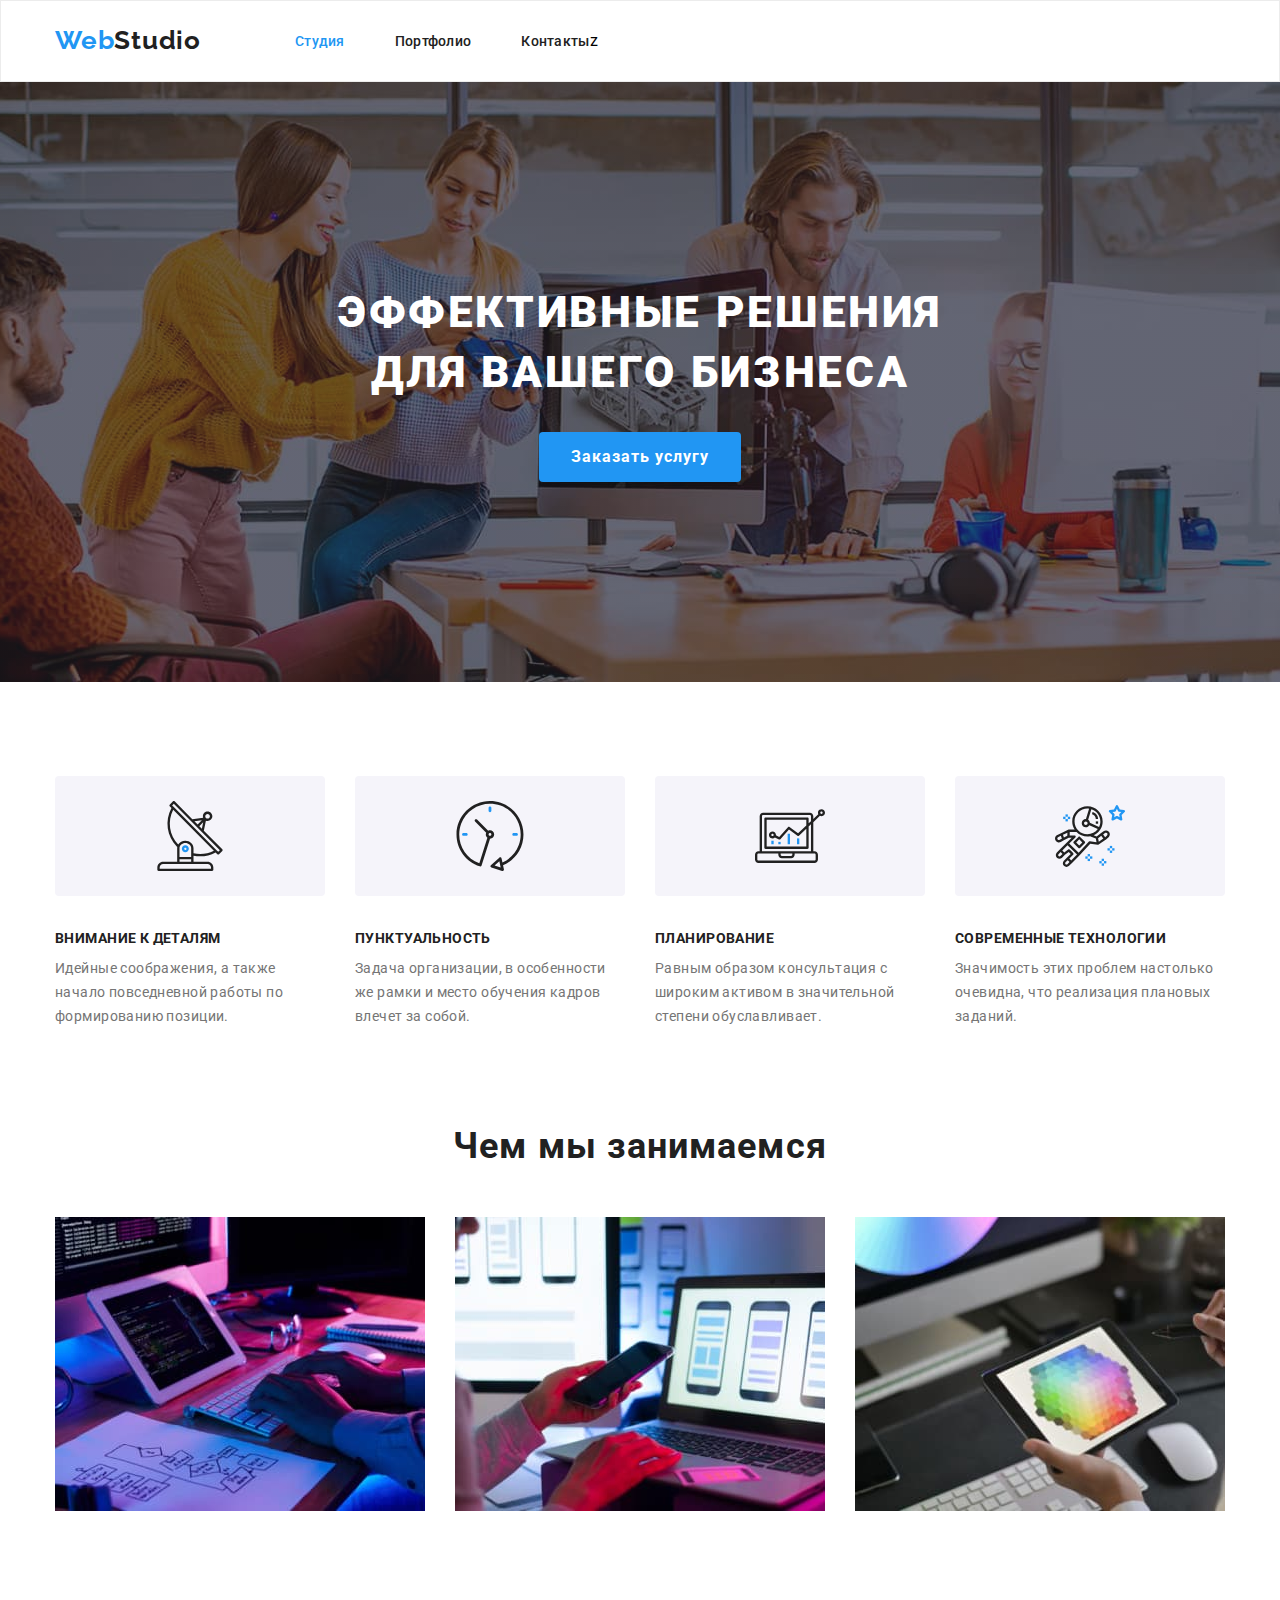
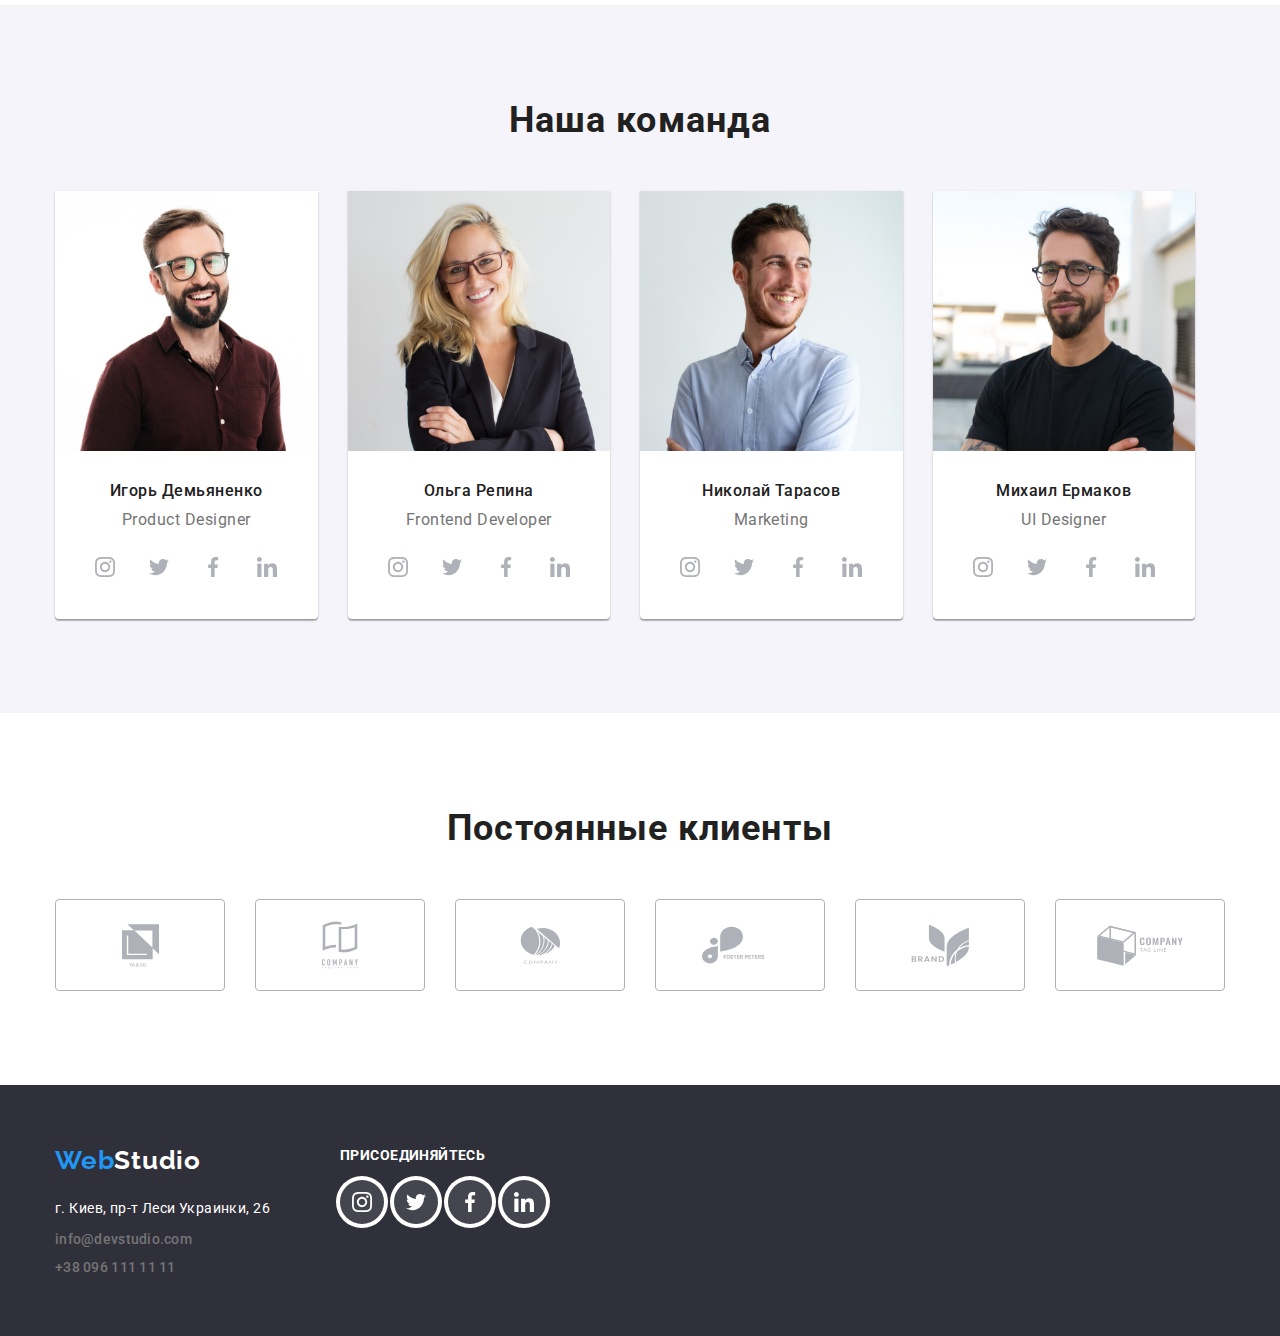
==== commit 4a0ca534: "123123" ====
--- a/index.html
+++ b/index.html
@@ -30,29 +30,7 @@
             </li>
           </ul>
         </nav>
-        <ul class="header-contacts">
-          <li>
-            <a class="mail" href="mailto:info@devstudio.com">
-              <svg class="contacts-icon icon-mail" viewBox="0 0 16 12" width="16" height="12" fill="#757575"
-                xmlns="http://www.w3.org/2000/svg">
-                <path
-                  d="M14.5 0H1.50001C0.672854 0 0 0.672853 0 1.50001V10.5C0 11.3271 0.672854 12 1.50001 12H14.5C15.3271 12 16 11.3271 16 10.5V1.50001C16 0.672853 15.3271 0 14.5 0ZM14.5 0.999994C14.5679 0.999994 14.6325 1.01409 14.6916 1.0387L8 6.83838L1.30833 1.0387C1.36742 1.01412 1.43204 0.999994 1.49998 0.999994H14.5ZM14.5 11H1.50001C1.22414 11 0.999996 10.7759 0.999996 10.5V2.09521L7.67236 7.87792C7.76661 7.95944 7.8833 7.99999 8 7.99999C8.1167 7.99999 8.23339 7.95948 8.32764 7.87792L15 2.09521V10.5C15 10.7759 14.7759 11 14.5 11Z" />
-              </svg>
-
-              info@devstudio.com</a>
-          </li>
-          <li>
-            <div class="contacts-items">
-              <a class="tel" href="tel:+380961111111">
-                <svg class="contacts-icon" width="10" height="16" viewBox="0 0 10 16" fill="#757575"
-                  xmlns="http://www.w3.org/2000/svg">
-                  <path
-                    d="M8.5 0H1.5C0.672848 0 0 0.672848 0 1.5V14.5C0 15.3272 0.672848 16 1.5 16H8.5C9.32715 16 10 15.3272 10 14.5V1.5C10 0.672848 9.32715 0 8.5 0ZM1.5 1H8.5C8.77588 1 9 1.22412 9 1.5V12H1V1.5C1 1.22412 1.22412 1 1.5 1ZM8.5 15H1.5C1.22412 15 1 14.7759 1 14.5V13H9V14.5C9 14.7759 8.77588 15 8.5 15Z" />
-                  </svg>
-                +38 096 111 11 11</a>
-            </div>
-          </li>
-        </ul>
+        z 
       </div>
     </div>
   </header>
--- a/styles.css
+++ b/styles.css
@@ -397,13 +397,13 @@
   height: 44px;
   box-shadow: 0 0 0 4px rgba(255, 255, 255, 1);
   cursor: pointer;
-  fill:#AFB1B8;
+  fill: #AFB1B8;
 }
 
 .team__list-link:hover {
   background: #2196F3;
   fill: #FFFFFF;
-  transition: ease-in 150ms;
+  transition: ease-in-out 150ms;
 }
 
 .team__list-svg-list:not(:last-child) {
@@ -418,15 +418,18 @@
   margin-top: 16px;
   padding-bottom: 30px;
 }
+
 .clients-block {
   padding: 94px 0;
 }
+
 .clients-list {
   display: flex;
   align-items: center;
   justify-content: center;
   margin-top: 50px;
 }
+
 .clients-link {
   display: flex;
   justify-content: center;
@@ -435,22 +438,26 @@
   border-radius: 4px;
   width: 170px;
   height: 92px;
-  
+
 }
 
 .list-clients:not(:last-child) {
-margin-right: 30px;
-}
+  margin-right: 30px;
+}
+
 .client-img {
   fill: #afb1b8;
   border: 2px solid transparent
 }
- .clients-link:hover {
+
+.clients-link:hover {
   fill: #2196F3;
   border: 2px solid #2196F3;
   transition: ease-in 150ms;
 }
- .client-img:hover, .clients-link:hover{
+
+.client-img:hover,
+.clients-link:hover {
   fill: #2196F3;
   transition: ease-in 150ms;
 }
@@ -480,9 +487,11 @@
 .footer-list {
   display: flex;
 }
+
 .footer-list-item:not(:last-child) {
   margin-right: 70px;
 }
+
 .footer-list-item:last-child {
   justify-content: center;
 }
@@ -518,14 +527,19 @@
 .products {
   display: flex;
   flex-flow: wrap;
+  margin-top: -30px;
+  margin-left: -30px;
+  margin-bottom: 94px;
 }
 
 .products__list {
-  flex-basis: calc((100% - 60px) / 3);
-  background: #FFFFFF;
-  border: 1px solid #EEEEEE;
-  margin-right: 30px;
-  margin-bottom: 30px;
+  margin-top: 28px;
+  margin-left: 28px;
+  border: 1px solid #eeeeee;
+}
+.products__list:hover {
+  box-shadow: 0px 1px 1px rgba(0, 0, 0, 0.12), 0px 4px 4px rgba(0, 0, 0, 0.06), 1px 4px 6px rgba(0, 0, 0, 0.16);
+  transition: ease-in-out 150ms;
 }
 
 .products__name {
@@ -569,13 +583,15 @@
   color: #212121;
   background: #F5F4FA;
   border-radius: 4px;
-
+  
 }
 
 
 .button:hover {
   color: #FFFFFF;
   background: #2196F3;
+  box-shadow: 0px 3px 1px rgba(0, 0, 0, 0.1), 0px 1px 2px rgba(0, 0, 0, 0.08), 0px 2px 2px rgba(0, 0, 0, 0.12);
+  transition: ease-in-out 150ms;
 }
 
 .button:focus {
@@ -591,4 +607,5 @@
 .buttons {
   display: flex;
   justify-content: center;
-}
+  margin-bottom: 50px;
+}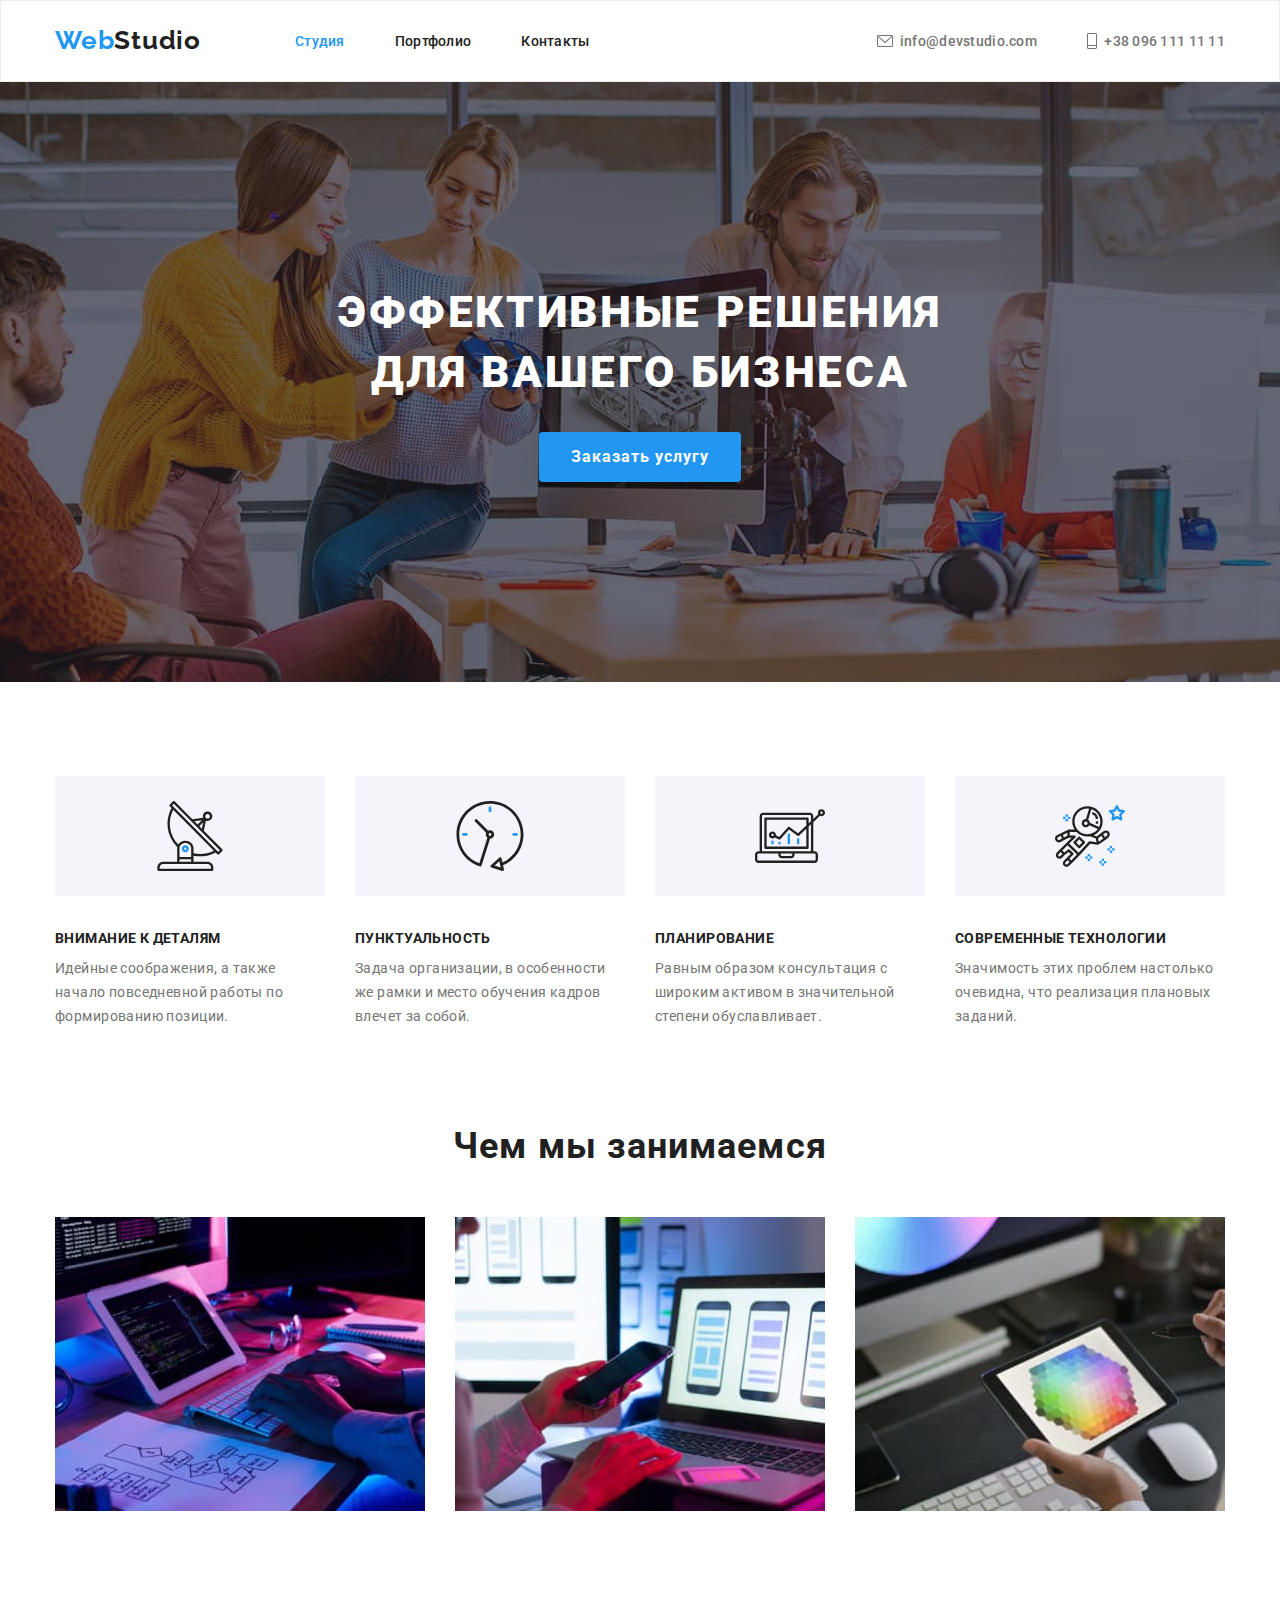
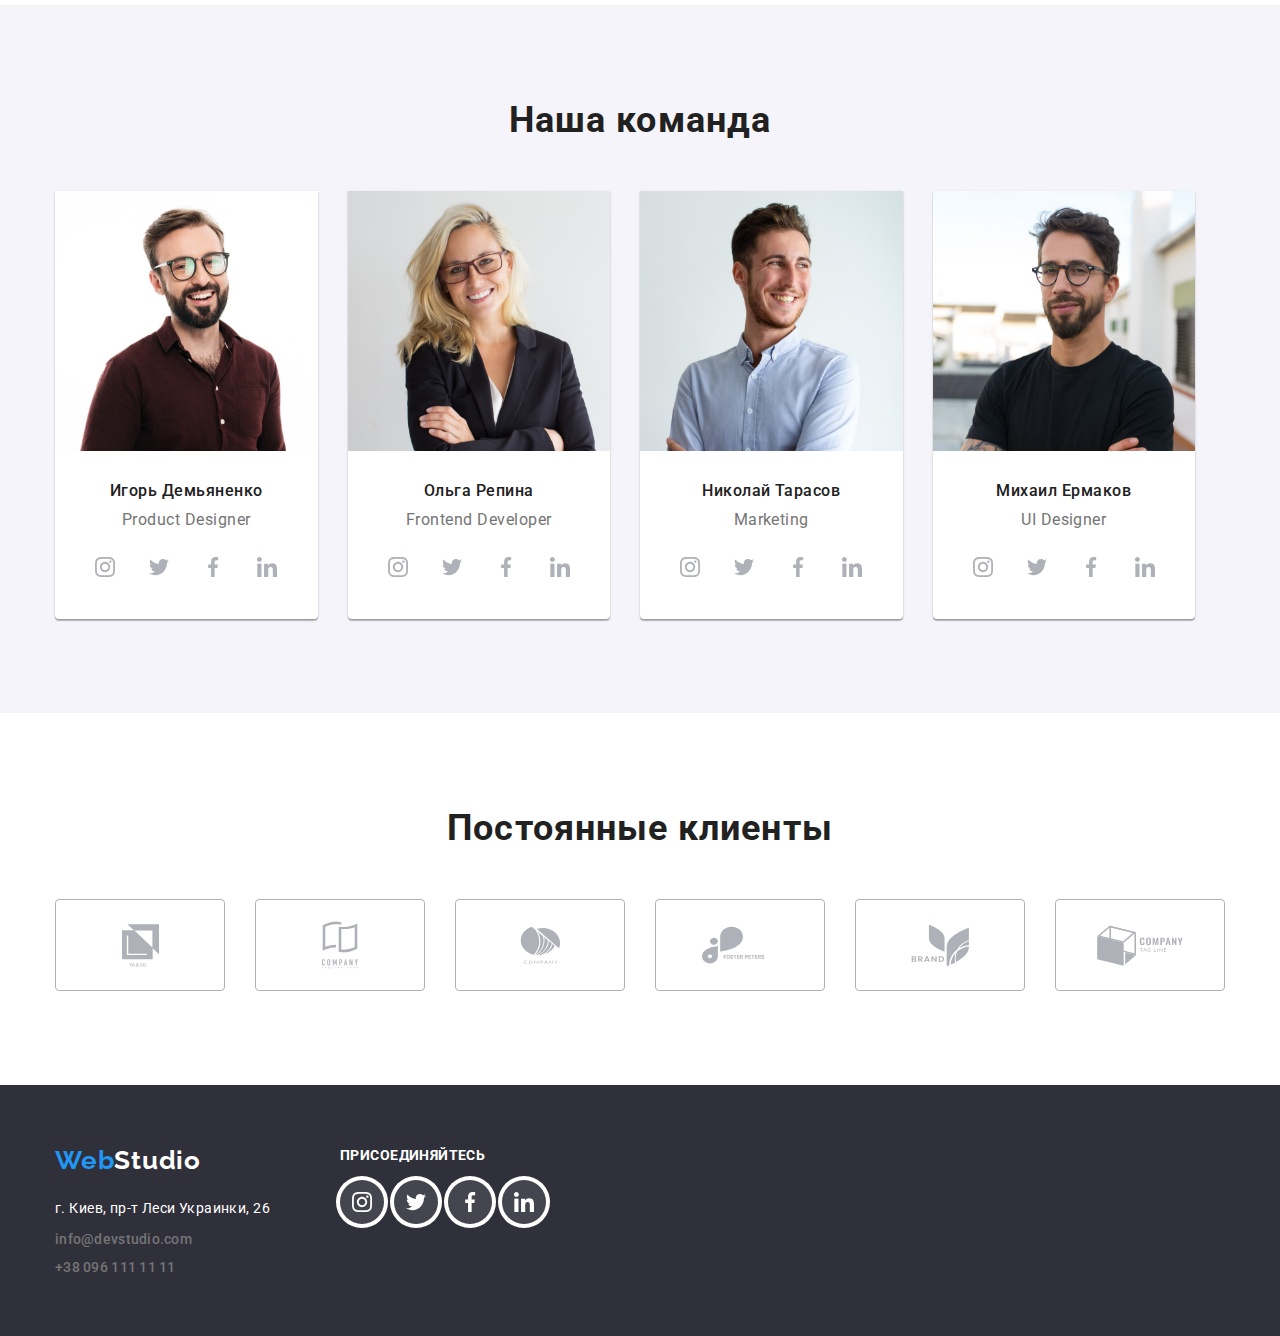
==== commit bc9ce5bb: "123123" ====
--- a/index.html
+++ b/index.html
@@ -5,6 +5,7 @@
   <meta charset="UTF-8">
   <meta http-equiv="X-UA-Compatible" content="IE=edge">
   <meta name="viewport" content="width=device-width, initial-scale=1.0">
+  <script src="modal.js"></script>
   <link rel="preconnect" href="https://fonts.gstatic.com">
   <link href="https://fonts.googleapis.com/css2?family=Raleway:wght@700&family=Roboto:wght@400;500;700;900&display=swap"
     rel="stylesheet">
@@ -30,7 +31,29 @@
             </li>
           </ul>
         </nav>
-        z 
+        <ul class="header-contacts">
+          <li>
+            <a class="mail" href="mailto:info@devstudio.com">
+              <svg class="contacts-icon icon-mail" viewBox="0 0 16 12" width="16" height="12" fill="#757575"
+                xmlns="http://www.w3.org/2000/svg">
+                <path
+                  d="M14.5 0H1.50001C0.672854 0 0 0.672853 0 1.50001V10.5C0 11.3271 0.672854 12 1.50001 12H14.5C15.3271 12 16 11.3271 16 10.5V1.50001C16 0.672853 15.3271 0 14.5 0ZM14.5 0.999994C14.5679 0.999994 14.6325 1.01409 14.6916 1.0387L8 6.83838L1.30833 1.0387C1.36742 1.01412 1.43204 0.999994 1.49998 0.999994H14.5ZM14.5 11H1.50001C1.22414 11 0.999996 10.7759 0.999996 10.5V2.09521L7.67236 7.87792C7.76661 7.95944 7.8833 7.99999 8 7.99999C8.1167 7.99999 8.23339 7.95948 8.32764 7.87792L15 2.09521V10.5C15 10.7759 14.7759 11 14.5 11Z" />
+              </svg>
+
+              info@devstudio.com</a>
+          </li>
+          <li>
+            <div class="contacts-items">
+              <a class="tel" href="tel:+380961111111">
+                <svg class="contacts-icon" width="10" height="16" viewBox="0 0 10 16" fill="#757575"
+                  xmlns="http://www.w3.org/2000/svg">
+                  <path
+                    d="M8.5 0H1.5C0.672848 0 0 0.672848 0 1.5V14.5C0 15.3272 0.672848 16 1.5 16H8.5C9.32715 16 10 15.3272 10 14.5V1.5C10 0.672848 9.32715 0 8.5 0ZM1.5 1H8.5C8.77588 1 9 1.22412 9 1.5V12H1V1.5C1 1.22412 1.22412 1 1.5 1ZM8.5 15H1.5C1.22412 15 1 14.7759 1 14.5V13H9V14.5C9 14.7759 8.77588 15 8.5 15Z" />
+                  </svg>
+                +38 096 111 11 11</a>
+            </div>
+          </li>
+        </ul> 
       </div>
     </div>
   </header>
@@ -38,7 +61,17 @@
     <section class="intro">
       <div class="container">
         <h1 class="intro__title">Эффективные решения для вашего бизнеса</h1>
-        <button type="button" class="intro__button">Заказать услугу</button>
+        <button type="button" class="intro__button" id="open">Заказать услугу</button>
+        <div class="modal_container" id="modal_container ">
+          <div class="modal">
+          <button id="close" type="button">
+            <svg width="11" height="11" viewBox="0 0 11 11" fill="none" xmlns="http://www.w3.org/2000/svg">
+              <path d="M11 1.10786L9.89214 0L5.5 4.39214L1.10786 0L0 1.10786L4.39214 5.5L0 9.89214L1.10786 11L5.5 6.60786L9.89214 11L11 9.89214L6.60786 5.5L11 1.10786Z" fill="black"/>
+              </svg>
+              
+          </button>
+        </div>
+        </div>
       </div>
     </section>
     <section class="benefits">
--- a/styles.css
+++ b/styles.css
@@ -233,7 +233,6 @@
 }
 
 .intro__title {
-  font-family: Roboto;
   font-style: normal;
   font-weight: 900;
   font-size: 44px;
@@ -250,7 +249,6 @@
 }
 
 .intro__button {
-  font-family: Roboto;
   font-style: normal;
   font-weight: bold;
   font-size: 16px;
@@ -537,6 +535,7 @@
   margin-left: 28px;
   border: 1px solid #eeeeee;
 }
+
 .products__list:hover {
   box-shadow: 0px 1px 1px rgba(0, 0, 0, 0.12), 0px 4px 4px rgba(0, 0, 0, 0.06), 1px 4px 6px rgba(0, 0, 0, 0.16);
   transition: ease-in-out 150ms;
@@ -570,7 +569,6 @@
 .button {
 
   display: inline-block;
-  font-family: Roboto;
   font-style: normal;
   font-weight: 500;
   font-size: 16px;
@@ -583,7 +581,7 @@
   color: #212121;
   background: #F5F4FA;
   border-radius: 4px;
-  
+
 }
 
 
@@ -608,4 +606,48 @@
   display: flex;
   justify-content: center;
   margin-bottom: 50px;
+}
+
+.modal_container {
+  position: fixed;
+  top: 0;
+  left: 0;
+  width: 100vw;
+  height: 100vh;
+  background-color: rgba(0, 0, 0, 0.2);
+  opacity: 0;
+  pointer-events: none;
+}
+
+.modal_container.show {
+  pointer-events: auto;
+  opacity: 1;
+}
+
+.modal {
+  position: absolute;
+  top: 50%;
+  left: 50%;
+  min-width: 528px;
+  min-height: 581px;
+  padding: 15px;
+  background-color: #ffffff;
+  transform: translate(-50%, -50%) scale(1);
+  box-shadow: 0px 1px 3px rgba(0, 0, 0, 0.12), 0px 1px 1px rgba(0, 0, 0, 0.14), 0px 2px 1px rgba(0, 0, 0, 0.2);
+  border-radius: 4px;
+}
+
+#close {
+  position: absolute;
+  top: 8px;
+  right: 8px;
+  display: flex;
+  justify-content: center;
+  align-items: center;
+  width: 30px;
+  height: 30px;
+  box-sizing: border-box;
+  border: 1px solid rgba(0, 0, 0, 0.1);
+  border-radius: 50%;
+  background-color: transparent;
 }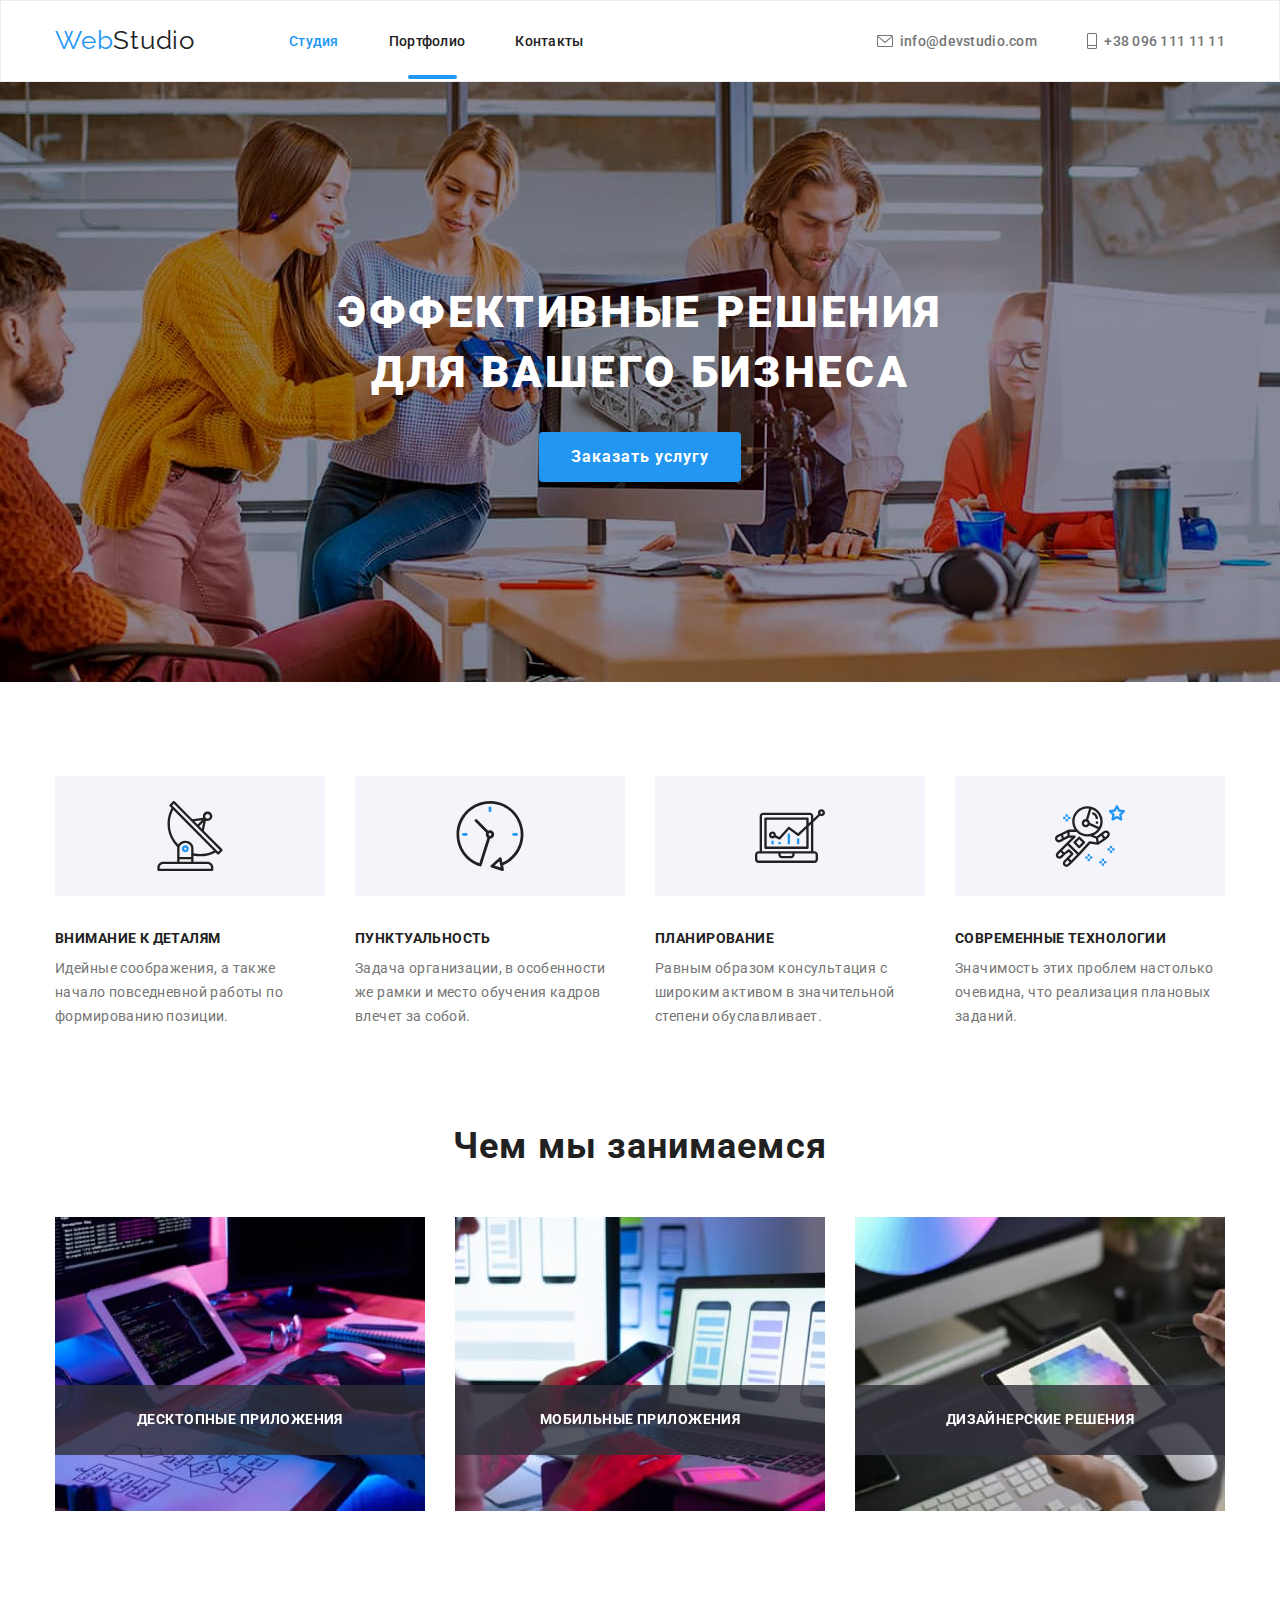
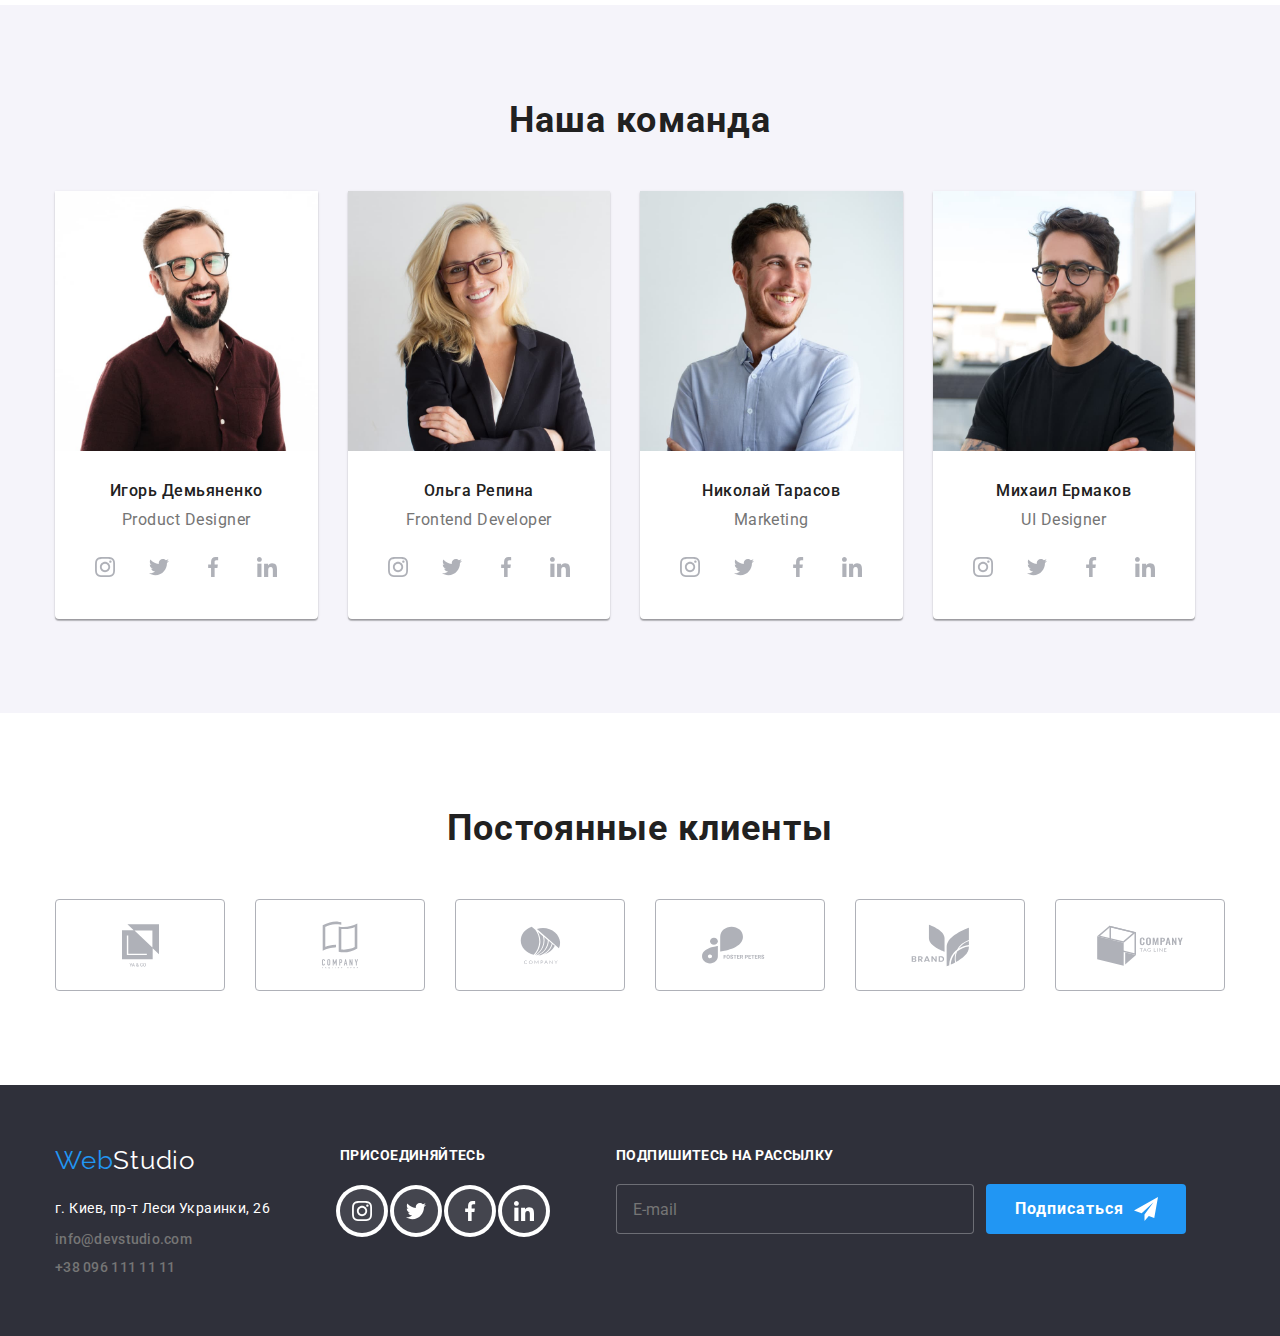
==== commit dc226d98: "123" ====
--- a/index.html
+++ b/index.html
@@ -5,11 +5,11 @@
   <meta charset="UTF-8">
   <meta http-equiv="X-UA-Compatible" content="IE=edge">
   <meta name="viewport" content="width=device-width, initial-scale=1.0">
-  <script src="modal.js"></script>
   <link rel="preconnect" href="https://fonts.gstatic.com">
   <link href="https://fonts.googleapis.com/css2?family=Raleway:wght@700&family=Roboto:wght@400;500;700;900&display=swap"
     rel="stylesheet">
-  <link rel="stylesheet" href="styles.css">
+  <link rel="stylesheet" href="/css/main.css">
+  <link rel="stylesheet" href="node_modules/modern-normalize/modern-normalize.css">
   <title>WebStudio</title>
 </head>
 
@@ -62,14 +62,46 @@
       <div class="container">
         <h1 class="intro__title">Эффективные решения для вашего бизнеса</h1>
         <button type="button" class="intro__button" id="open">Заказать услугу</button>
-        <div class="modal_container" id="modal_container ">
+        <div class="modal_container" id="modal_container">
           <div class="modal">
           <button id="close" type="button">
-            <svg width="11" height="11" viewBox="0 0 11 11" fill="none" xmlns="http://www.w3.org/2000/svg">
-              <path d="M11 1.10786L9.89214 0L5.5 4.39214L1.10786 0L0 1.10786L4.39214 5.5L0 9.89214L1.10786 11L5.5 6.60786L9.89214 11L11 9.89214L6.60786 5.5L11 1.10786Z" fill="black"/>
-              </svg>
-              
+            <svg  class="close-icon" width="11" height="11" viewBox="0 0 11 11" xmlns="http://www.w3.org/2000/svg">
+              <path d="M11 1.10786L9.89214 0L5.5 4.39214L1.10786 0L0 1.10786L4.39214 5.5L0 9.89214L1.10786 11L5.5 6.60786L9.89214 11L11 9.89214L6.60786 5.5L11 1.10786Z"/>
+              </svg> 
           </button>
+          <form class="form" action="#">
+            <p class="form-title" >Оставьте свои данные, мы вам перезвоним</p>
+            <p class="form-name">Имя</p>
+            <div class="text-area">
+            <input type="text" class="form-input" name="user-name" pattern="[a-zA-Zа-яёА-ЯЁ]" required minlength="2" title="Имя должно содержать символы кирилици или латинского алфавита" >
+            <svg class="form-icon" width="12" height="12" viewBox="0 0 12 12" xmlns="http://www.w3.org/2000/svg">
+              <path d="M6 6C7.6575 6 9 4.6575 9 3C9 1.3425 7.6575 0 6 0C4.3425 0 3 1.3425 3 3C3 4.6575 4.3425 6 6 6ZM6 7.5C3.9975 7.5 0 8.505 0 10.5V11.25C0 11.6625 0.3375 12 0.75 12H11.25C11.6625 12 12 11.6625 12 11.25V10.5C12 8.505 8.0025 7.5 6 7.5Z"/>
+              </svg>  
+            </div>          
+            <p class="form-name">Телефон</p>
+            <div class="text-area">
+            <input type="tel" class="form-input" name="user-tel" title="Пример: 096-000-00-00" required>
+            <svg class="form-icon form-icon-tel" width="14" height="14" viewBox="0 0 14 14"  xmlns="http://www.w3.org/2000/svg">
+              <path d="M11.996 9.12256L10.1579 8.91269C9.71641 8.86203 9.2822 9.01401 8.97102 9.32519L7.63945 10.6568C5.59144 9.61466 3.91251 7.94296 2.87041 5.8877L4.20922 4.54888C4.5204 4.2377 4.67237 3.80349 4.62171 3.36205L4.41185 1.53836C4.325 0.807445 3.70988 0.257446 2.97173 0.257446H1.71976C0.902004 0.257446 0.221746 0.937708 0.272403 1.75547C0.655953 7.93572 5.59868 12.8712 11.7717 13.2548C12.5894 13.3054 13.2697 12.6252 13.2697 11.8074V10.5555C13.2769 9.82453 12.7269 9.2094 11.996 9.12256Z"/>
+              </svg> 
+            </div>             
+            <p class="form-name">Почта</p>
+            <div class="text-area">
+            <input type="mail" class="form-input" name="user-email" >
+            <svg class="form-icon form-icon-mail" width="16" height="12" viewBox="0 0 16 12"  xmlns="http://www.w3.org/2000/svg">
+              <path d="M14 0H2C1.175 0 0.5075 0.675 0.5075 1.5L0.5 10.5C0.5 11.325 1.175 12 2 12H14C14.825 12 15.5 11.325 15.5 10.5V1.5C15.5 0.675 14.825 0 14 0ZM13.7 3.1875L8.3975 6.5025C8.1575 6.6525 7.8425 6.6525 7.6025 6.5025L2.3 3.1875C2.1125 3.0675 2 2.865 2 2.6475C2 2.145 2.5475 1.845 2.975 2.1075L8 5.25L13.025 2.1075C13.4525 1.845 14 2.145 14 2.6475C14 2.865 13.8875 3.0675 13.7 3.1875Z"/>
+              </svg> 
+            </div>             
+            <p class="form-name">Комментарий</p>
+            <input type="text" class="form-comment" placeholder="Введите текст">
+            <label class="checkbox-label" for="#">
+              <input class="checkbox" checked="checked" type="checkbox">
+              <span class="checkmark"></span>
+              <p class="checkmark-accept">Соглашаюсь с рассылкой и принимаю</p>
+              <a href="#" class="modal-link">Условия договора</a>
+            </label>
+            <button type="submit" class="form-btn">Отправить</button>
+          </form>
         </div>
         </div>
       </div>
@@ -187,9 +219,14 @@
       <div class="container">
         <h2 class="product-title">Чем мы занимаемся</h2>
         <ul class="product-img">
-          <li><img src="./images/img-pc.jpg" alt="pc-work" width='370' height='294'></li>
-          <li><img src="./images/img-phone.jpg" alt="notebook-phone-work" width='370' height='294'></li>
-          <li><img src="./images/img-design.jpg" alt="graphic-design" width='370' height='294'></li>
+          <li><img src="./images/img-pc.jpg" alt="pc-work" width='370' height='294'>
+             <p class="products-img__overlay">ДЕСКТОПНЫЕ ПРИЛОЖЕНИЯ</p>
+          </li>
+          <li><img src="./images/img-phone.jpg" alt="notebook-phone-work" width='370' height='294'>
+            <p class="products-img__overlay">Мобильные приложения</p></li>
+          <li><img src="./images/img-design.jpg" alt="graphic-design" width='370' height='294'>
+            <p class="products-img__overlay">Дизайнерские решения</p>
+          </li>
         </ul>
       </div>
     </section>
@@ -204,7 +241,7 @@
               <p class="team__list-function">Product Designer</p>
               <ul class="team__list-icons">
                 <li class="team__list-svg-list">
-                  <a class="team__list-link" href="">
+                  <a class="team__list-link" href="#">
                     <svg class="team__list-svg" width="20" height="20" viewBox="0 0 20 20" 
                       xmlns="http://www.w3.org/2000/svg">
                       <g clip-path="url(#clip0)">
@@ -227,7 +264,7 @@
                   </a>
                 </li>
                 <li class="team__list-svg-list">
-                  <a class="team__list-link" href="">
+                  <a class="team__list-link" href="#">
                     <svg class="team__list-svg" width="20" height="20" viewBox="0 0 20 20" 
                       xmlns="http://www.w3.org/2000/svg">
                       <g clip-path="url(#clip0)">
@@ -244,7 +281,7 @@
                   </a>
                 </li>
                 <li class="team__list-svg-list">
-                  <a class="team__list-link" href="">
+                  <a class="team__list-link" href="#">
                     <svg class="team__list-svg" width="20" height="20" viewBox="0 0 20 20" 
                       xmlns="http://www.w3.org/2000/svg">
                       <g clip-path="url(#clip0)">
@@ -260,7 +297,7 @@
                   </a>
                 </li>
                 <li class="team__list-svg-list">
-                  <a class="team__list-link" href="">
+                  <a class="team__list-link" href="#">
                     <svg class="team__list-svg" width="20" height="20" viewBox="0 0 20 20" 
                       xmlns="http://www.w3.org/2000/svg">
                       <g clip-path="url(#clip0)">
@@ -288,7 +325,7 @@
               <p class="team__list-function">Frontend Developer</p>
               <ul class="team__list-icons">
                 <li class="team__list-svg-list">
-                  <a class="team__list-link" href="">
+                  <a class="team__list-link" href="#">
                     <svg class="team__list-svg" width="20" height="20" viewBox="0 0 20 20" 
                       xmlns="http://www.w3.org/2000/svg">
                       <g clip-path="url(#clip0)">
@@ -311,7 +348,7 @@
                   </a>
                 </li>
                 <li class="team__list-svg-list">
-                  <a class="team__list-link" href="">
+                  <a class="team__list-link" href="#">
                     <svg class="team__list-svg" width="20" height="20" viewBox="0 0 20 20" 
                       xmlns="http://www.w3.org/2000/svg">
                       <g clip-path="url(#clip0)">
@@ -328,7 +365,7 @@
                   </a>
                 </li>
                 <li class="team__list-svg-list">
-                  <a class="team__list-link" href="">
+                  <a class="team__list-link" href="#">
                     <svg class="team__list-svg" width="20" height="20" viewBox="0 0 20 20" 
                       xmlns="http://www.w3.org/2000/svg">
                       <g clip-path="url(#clip0)">
@@ -344,7 +381,7 @@
                   </a>
                 </li>
                 <li class="team__list-svg-list">
-                  <a class="team__list-link" href="">
+                  <a class="team__list-link" href="#">
                     <svg class="team__list-svg" width="20" height="20" viewBox="0 0 20 20" 
                       xmlns="http://www.w3.org/2000/svg">
                       <g clip-path="url(#clip0)">
@@ -371,7 +408,7 @@
               <p class="team__list-function">Marketing</p>
               <ul class="team__list-icons">
                 <li class="team__list-svg-list">
-                  <a class="team__list-link" href="">
+                  <a class="team__list-link" href="#">
                     <svg class="team__list-svg" width="20" height="20" viewBox="0 0 20 20" 
                       xmlns="http://www.w3.org/2000/svg">
                       <g clip-path="url(#clip0)">
@@ -394,7 +431,7 @@
                   </a>
                 </li>
                 <li class="team__list-svg-list">
-                  <a class="team__list-link" href="">
+                  <a class="team__list-link" href="#">
                     <svg class="team__list-svg" width="20" height="20" viewBox="0 0 20 20" 
                       xmlns="http://www.w3.org/2000/svg">
                       <g clip-path="url(#clip0)">
@@ -411,7 +448,7 @@
                   </a>
                 </li>
                 <li class="team__list-svg-list">
-                  <a class="team__list-link" href="">
+                  <a class="team__list-link" href="#">
                     <svg class="team__list-svg" width="20" height="20" viewBox="0 0 20 20" 
                       xmlns="http://www.w3.org/2000/svg">
                       <g clip-path="url(#clip0)">
@@ -427,7 +464,7 @@
                   </a>
                 </li>
                 <li class="team__list-svg-list">
-                  <a class="team__list-link" href="">
+                  <a class="team__list-link" href="#">
                     <svg class="team__list-svg" width="20" height="20" viewBox="0 0 20 20" 
                       xmlns="http://www.w3.org/2000/svg">
                       <g clip-path="url(#clip0)">
@@ -455,7 +492,7 @@
               <p class="team__list-function">UI Designer</p>
               <ul class="team__list-icons">
                 <li class="team__list-svg-list">
-                  <a class="team__list-link" href="">
+                  <a class="team__list-link" href="#">
                     <svg class="team__list-svg" width="20" height="20" viewBox="0 0 20 20" 
                       xmlns="http://www.w3.org/2000/svg">
                       <g clip-path="url(#clip0)">
@@ -478,7 +515,7 @@
                   </a>
                 </li>
                 <li class="team__list-svg-list">
-                  <a class="team__list-link" href="">
+                  <a class="team__list-link" href="#">
                     <svg class="team__list-svg" width="20" height="20" viewBox="0 0 20 20" 
                       xmlns="http://www.w3.org/2000/svg">
                       <g clip-path="url(#clip0)">
@@ -495,7 +532,7 @@
                   </a>
                 </li>
                 <li class="team__list-svg-list">
-                  <a class="team__list-link" href="">
+                  <a class="team__list-link" href="#">
                     <svg class="team__list-svg" width="20" height="20" viewBox="0 0 20 20" 
                       xmlns="http://www.w3.org/2000/svg">
                       <g clip-path="url(#clip0)">
@@ -511,7 +548,7 @@
                   </a>
                 </li>
                 <li class="team__list-svg-list">
-                  <a class="team__list-link" href="">
+                  <a class="team__list-link" href="#">
                     <svg class="team__list-svg" width="20" height="20" viewBox="0 0 20 20" 
                       xmlns="http://www.w3.org/2000/svg">
                       <g clip-path="url(#clip0)">
@@ -541,7 +578,7 @@
         <h2 class="regular-clients">Постоянные клиенты</h2>
         <ul class="clients-list">
           <li class="list-clients">
-            <a class="clients-link" href="">
+            <a class="clients-link" href="#">
             <svg class="client-img" width="41" height="47" viewBox="0 0 41 47"  xmlns="http://www.w3.org/2000/svg">
               <path fill-rule="evenodd" clip-rule="evenodd"
                 d="M6 0L13.0078 6.63413L0 6.62646V38.8137H34V26.507L41 33.1338V0H6ZM33.6924 25.7283L13.8226 6.91796H33.6924V25.7283ZM27.5231 34.1055H5.38008V12.4579H6.9453V32.6397H27.5231V34.1055ZM10.6089 43.0991L9.79102 44.7837L8.97314 43.0991H8.28711L9.48096 45.3452V46.6538H10.1011V45.3452L11.2925 43.0991H10.6089ZM11.6367 46.6538L11.9248 45.8262H13.3018L13.5923 46.6538H14.2368L12.8916 43.0991H12.3374L10.9946 46.6538H11.6367ZM12.6133 43.8535L13.1284 45.3281H12.0981L12.6133 43.8535ZM15.8701 45.2427C15.7806 45.3794 15.7358 45.5299 15.7358 45.6943C15.7358 45.9938 15.8408 46.2371 16.0508 46.4243C16.2624 46.6099 16.5439 46.7026 16.8955 46.7026C17.2471 46.7026 17.5498 46.6074 17.8037 46.417L18.0039 46.6538H18.6924L18.1699 46.0361C18.375 45.7562 18.4775 45.3973 18.4775 44.9595H17.9624C17.9624 45.1987 17.9128 45.416 17.8135 45.6113L17.1274 44.8008L17.3691 44.625C17.54 44.5013 17.6629 44.3776 17.7378 44.2539C17.8127 44.1286 17.8501 43.9919 17.8501 43.8438C17.8501 43.6191 17.7671 43.4312 17.6011 43.2798C17.4367 43.1268 17.2251 43.0503 16.9663 43.0503C16.6798 43.0503 16.452 43.1317 16.2827 43.2944C16.1134 43.4556 16.0288 43.6753 16.0288 43.9536C16.0288 44.0675 16.0557 44.1855 16.1094 44.3076C16.1647 44.4297 16.2616 44.5778 16.3999 44.752C16.1362 44.9408 15.9596 45.1043 15.8701 45.2427ZM17.4741 46.0288C17.3 46.1623 17.1128 46.229 16.9126 46.229C16.7352 46.229 16.5936 46.1777 16.4878 46.0752C16.382 45.9727 16.3291 45.8392 16.3291 45.6748C16.3291 45.4844 16.4268 45.3151 16.6221 45.167L16.6978 45.1133L17.4741 46.0288ZM16.8369 44.4541C16.6693 44.2474 16.5854 44.0757 16.5854 43.939C16.5854 43.8201 16.6196 43.7217 16.688 43.6436C16.7563 43.5654 16.8483 43.5264 16.9639 43.5264C17.0713 43.5264 17.16 43.5597 17.23 43.6265C17.3 43.6916 17.335 43.7705 17.335 43.8633C17.335 44.0033 17.2845 44.118 17.1836 44.2075L17.1079 44.2686L16.8369 44.4541ZM22.623 46.3853C22.8672 46.172 23.0072 45.8758 23.043 45.4966H22.4277C22.3952 45.7505 22.3179 45.932 22.1958 46.041C22.0737 46.1501 21.8914 46.2046 21.6489 46.2046C21.3836 46.2046 21.1818 46.1037 21.0435 45.9019C20.9067 45.7 20.8384 45.4071 20.8384 45.0229V44.708C20.8416 44.3288 20.9149 44.0415 21.0581 43.8462C21.203 43.6493 21.4097 43.5508 21.6782 43.5508C21.9093 43.5508 22.0843 43.6077 22.2031 43.7217C22.3236 43.834 22.3984 44.0179 22.4277 44.2734H23.043C23.0039 43.8844 22.8647 43.5833 22.6255 43.3701C22.3862 43.1569 22.0705 43.0503 21.6782 43.0503C21.3869 43.0503 21.1297 43.1195 20.9067 43.2578C20.6854 43.3962 20.5153 43.5931 20.3965 43.8486C20.2777 44.1042 20.2183 44.3996 20.2183 44.7349V45.0669C20.2231 45.394 20.2842 45.6813 20.4014 45.9287C20.5186 46.1761 20.6846 46.3674 20.8994 46.5024C21.1159 46.6359 21.3657 46.7026 21.6489 46.7026C22.0542 46.7026 22.3789 46.5968 22.623 46.3853ZM26.2534 45.8872C26.3739 45.6235 26.4341 45.3175 26.4341 44.9692V44.7715C26.4325 44.4248 26.3706 44.1213 26.2485 43.8608C26.1265 43.5988 25.9531 43.3986 25.7285 43.2603C25.5055 43.1203 25.2492 43.0503 24.9595 43.0503C24.6698 43.0503 24.4126 43.1211 24.188 43.2627C23.965 43.4027 23.7917 43.6053 23.668 43.8706C23.5459 44.1359 23.4849 44.4419 23.4849 44.7886V44.9888C23.4865 45.3289 23.5483 45.6292 23.6704 45.8896C23.7941 46.1501 23.9683 46.3511 24.1929 46.4927C24.4191 46.6326 24.6763 46.7026 24.9644 46.7026C25.2557 46.7026 25.5129 46.6326 25.7358 46.4927C25.9604 46.3511 26.133 46.1493 26.2534 45.8872ZM25.5918 43.8779C25.7415 44.0879 25.8164 44.3898 25.8164 44.7837V44.9692C25.8164 45.3696 25.7423 45.674 25.5942 45.8823C25.4478 46.0907 25.2378 46.1948 24.9644 46.1948C24.6942 46.1948 24.4826 46.0882 24.3296 45.875C24.1782 45.6618 24.1025 45.3599 24.1025 44.9692V44.7642C24.1058 44.3817 24.1823 44.0863 24.332 43.8779C24.4834 43.668 24.6925 43.563 24.9595 43.563C25.2329 43.563 25.4437 43.668 25.5918 43.8779Z"
@@ -550,7 +587,7 @@
           </a>
           </li>
           <li class="list-clients">
-            <a class="clients-link" href="">
+            <a class="clients-link" href="#">
               <svg class="client-img" width="40" height="52" viewBox="0 0 40 52"  xmlns="http://www.w3.org/2000/svg">
                 <path fill-rule="evenodd" clip-rule="evenodd"
                   d="M17.1136 2.93452H16.977C16.7671 2.92181 16.5571 2.91672 16.3471 2.91163H16.3471H16.3269H15.8918C15.4946 2.91163 15.0898 2.92181 14.6876 2.94215C14.6573 2.93994 14.6269 2.93994 14.5966 2.94215C10.9522 3.14863 7.38171 4.05951 4.08049 5.62492L3.6479 5.83344V27.9746L4.65979 27.6313C5.54773 27.3261 6.49384 27.0515 7.47285 26.7972C10.1193 26.1178 12.8367 25.7567 15.568 25.7216V28.6306C15.2062 28.6332 14.8546 28.6434 14.503 28.6612H14.4195C12.3175 28.7765 10.2317 29.0967 8.19129 29.6173C5.60716 30.2643 3.11433 31.2357 0.771606 32.5086V4.11189C3.20469 2.69275 5.82533 1.62687 8.55557 0.945963C10.9527 0.327052 13.4169 0.00930695 15.8918 0H16.3193C16.8303 0.0127146 17.3287 0.0356008 17.7967 0.0712015C19.0297 0.157776 20.2528 0.352628 21.4521 0.653528V3.51685C20.2874 3.24551 19.1032 3.06695 17.9105 2.98284C17.8863 2.98079 17.8621 2.97872 17.8379 2.97666C17.5911 2.95561 17.344 2.93452 17.1136 2.93452ZM22.1528 5.86138C22.7877 5.9097 23.4455 5.93259 24.1108 5.93259C26.7125 5.92307 29.3031 5.59083 31.8239 4.94339C34.4068 4.29396 36.8986 3.32178 39.2411 2.04956V29.9402C36.8067 31.3585 34.1853 32.4243 31.4546 33.1061C29.0571 33.7227 26.5931 34.0395 24.1184 34.0496C22.2433 34.0647 20.3737 33.8443 18.553 33.3935V5.32229C18.983 5.42146 19.4257 5.51301 19.876 5.58929C20.6147 5.7139 21.3939 5.80544 22.1528 5.86138ZM36.3471 6.07753L35.3352 6.41828C34.4042 6.73106 33.4657 7.01078 32.5221 7.25998C29.7749 7.96596 26.9514 8.3281 24.1158 8.33818C23.4556 8.33818 22.8485 8.32038 22.2616 8.28224L21.4546 8.22883V28.3178V31.0057L22.1477 31.0667C22.7903 31.1227 23.4531 31.1506 24.1209 31.1506C26.3544 31.1412 28.5781 30.8533 30.7412 30.2937C32.5223 29.8469 34.2552 29.2243 35.9145 28.4348L36.3471 28.2263V6.07753Z"
@@ -607,7 +644,7 @@
             </a>
           </li>
           <li class="list-clients"> 
-            <a class="clients-link" href="">
+            <a class="clients-link" href="#">
               <svg class="client-img" width="45" height="42" viewBox="0 0 45 42"  xmlns="http://www.w3.org/2000/svg">
                 <path
                   d="M7.40622 41.1014C7.42213 41.1018 7.4378 41.1049 7.45231 41.1106C7.46683 41.1163 7.47989 41.1245 7.49074 41.1346L7.70885 41.3431C7.53955 41.5118 7.33029 41.6468 7.0954 41.7388C6.82033 41.8391 6.52388 41.8875 6.22565 41.8809C5.94542 41.8859 5.66699 41.8408 5.40771 41.7482C5.17383 41.6632 4.9637 41.5356 4.79153 41.3739C4.61582 41.2062 4.48048 41.0096 4.39347 40.7958C4.29818 40.5574 4.25113 40.3065 4.25442 40.0542C4.25055 39.8003 4.30141 39.548 4.40437 39.3103C4.49962 39.0951 4.64329 38.8986 4.82698 38.7322C5.01315 38.5691 5.23586 38.4408 5.48133 38.3555C5.74986 38.265 6.03582 38.22 6.32381 38.2228C6.59132 38.2172 6.85741 38.2582 7.1063 38.3436C7.32224 38.425 7.52052 38.538 7.6925 38.6777L7.50982 38.9004C7.4972 38.9161 7.48152 38.9297 7.46347 38.9407C7.44192 38.9535 7.41587 38.9594 7.38986 38.9573C7.36156 38.9556 7.33428 38.9474 7.31079 38.9336L7.21264 38.8743L7.07631 38.7985C7.01746 38.7704 6.95643 38.7458 6.89364 38.7251C6.81277 38.6999 6.72983 38.6801 6.64553 38.6659C6.53854 38.6487 6.42986 38.6408 6.32108 38.6422C6.1137 38.6399 5.9079 38.6737 5.7158 38.7417C5.53666 38.8046 5.37495 38.8999 5.2414 39.0212C5.10545 39.1503 5.00068 39.3018 4.93331 39.4667C4.85652 39.6553 4.81868 39.8542 4.82152 40.0542C4.81825 40.2574 4.85609 40.4595 4.93331 40.6513C4.99984 40.8147 5.10266 40.9653 5.23595 41.0943C5.36082 41.2146 5.51561 41.3086 5.68854 41.3692C5.86651 41.4333 6.05754 41.4655 6.25019 41.4639C6.36148 41.4654 6.47272 41.4591 6.58282 41.445C6.76261 41.4259 6.93507 41.3716 7.08722 41.2862C7.16353 41.2425 7.23557 41.1934 7.30261 41.1393C7.33064 41.1161 7.3675 41.1026 7.40622 41.1014Z"
@@ -652,7 +689,7 @@
             </a>
           </li>
           <li class="list-clients">
-            <a class="clients-link" href="">
+            <a class="clients-link" href="#">
               <svg class="client-img" width="85" height="42" viewBox="0 0 85 42" xmlns="http://www.w3.org/2000/svg">
                 <path d="M13.1462 13.1028H13.1433C10.7453 13.1028 8.80127 14.8304 8.80127 16.9615V16.964C8.80127 19.0951 10.7453 20.8227 13.1433 20.8227H13.1462C15.5442 20.8227 17.4882 19.0951 17.4882 16.964V16.9615C17.4882 14.8304 15.5442 13.1028 13.1462 13.1028Z" />
                 <path d="M45.195 11.8693C45.1882 8.90929 43.8623 6.07223 41.5074 3.97895C39.1525 1.88568 35.9604 0.706672 32.6297 0.699951V0.699951C29.298 0.705328 26.1045 1.88374 23.7484 3.97716C21.3922 6.07058 20.0655 8.90841 20.0587 11.8693V28.1921C20.0587 28.1921 45.1922 25.7044 45.195 11.8718V11.8693Z" />
@@ -662,7 +699,7 @@
             </a>
           </li>
           <li class="list-clients">
-            <a class="clients-link" href="">
+            <a class="clients-link" href="#">
               <svg class="client-img" width="63" height="47" viewBox="0 0 63 47"  xmlns="http://www.w3.org/2000/svg">
                 <path d="M4.7569 38.7352C5.00058 39.0114 5.13038 39.3572 5.12358 39.7122C5.13601 39.9437 5.0914 40.1749 4.99304 40.3885C4.89469 40.6021 4.74511 40.7927 4.55539 40.9463C4.08201 41.2736 3.49555 41.4336 2.90369 41.3969H0V35.2055H2.84423C3.40566 35.1713 3.96263 35.3167 4.41995 35.6168C4.60363 35.7576 4.74908 35.9355 4.84482 36.1365C4.94055 36.3376 4.98396 36.5562 4.97162 36.7753C4.98831 37.1168 4.87115 37.4526 4.64128 37.722C4.42059 37.968 4.1156 38.1385 3.77579 38.2059C4.16101 38.2703 4.50873 38.4579 4.7569 38.7352ZM1.35109 37.8006H2.56674C2.84303 37.8193 3.11743 37.7463 3.33974 37.5949C3.43101 37.5192 3.50203 37.4252 3.54728 37.3203C3.59254 37.2154 3.61082 37.1024 3.60071 36.99C3.60929 36.878 3.59063 36.7657 3.54607 36.661C3.50151 36.5564 3.43217 36.4622 3.34304 36.3851C3.11408 36.2294 2.83115 36.1553 2.54692 36.1764H1.35109V37.8006ZM3.45866 40.175C3.55623 40.0974 3.63292 40.0003 3.68277 39.8912C3.73262 39.7821 3.75428 39.6639 3.74606 39.5458C3.7535 39.4264 3.73085 39.307 3.67988 39.1969C3.6289 39.0868 3.55095 38.9888 3.45205 38.9107C3.21421 38.7492 2.9217 38.6699 2.6262 38.6868H1.35109V40.3897H2.64272C2.93345 40.4051 3.22122 40.3293 3.45866 40.175Z" />
                 <path d="M10.5709 41.3969L8.98857 38.9772H8.39396V41.3969H7.03296V35.2055H9.60961C10.2591 35.164 10.9012 35.3524 11.4034 35.7318C11.7635 36.0678 11.9808 36.5106 12.0159 36.9803C12.051 37.45 11.9018 37.9158 11.595 38.2937C11.2771 38.6271 10.8428 38.8494 10.3661 38.9228L12.0508 41.3969H10.5709ZM8.39396 38.1333H9.50721C10.2802 38.1333 10.6667 37.8208 10.6667 37.1957C10.6746 37.0681 10.6534 36.9403 10.6045 36.8205C10.5556 36.7008 10.48 36.5916 10.3826 36.5C10.1383 36.314 9.82374 36.2238 9.50721 36.249H8.38075L8.39396 38.1333Z" />
@@ -678,7 +715,7 @@
             </a>
           </li>
           <li class="list-clients">
-            <a class="clients-link" href="">
+            <a class="clients-link" href="#">
               <svg class="client-img" width="94" height="45" viewBox="0 0 94 45"  xmlns="http://www.w3.org/2000/svg">
                 <path d="M47.425 21.4082C46.9819 20.8184 46.7699 20.1213 46.8203 19.4196V16.5364C46.8203 15.6526 47.0207 14.9809 47.4216 14.5214C47.8224 14.0619 48.511 13.8331 49.4871 13.8351C50.4044 13.8351 51.0555 14.0306 51.4405 14.4217C51.8605 14.9207 52.0648 15.5309 52.018 16.1463V16.8239H50.3772V16.1375C50.383 15.9129 50.3671 15.6882 50.3296 15.4659C50.306 15.3138 50.2234 15.1732 50.0952 15.067C49.9267 14.9525 49.7145 14.897 49.5007 14.9115C49.2759 14.897 49.0529 14.9556 48.8756 15.0758C48.7327 15.1935 48.6374 15.3477 48.6038 15.5157C48.5567 15.7511 48.5351 15.9897 48.5393 16.2285V19.7276C48.5134 20.0652 48.5858 20.403 48.7499 20.7102C48.8315 20.8141 48.9448 20.8965 49.0774 20.9483C49.2099 21.0001 49.3564 21.0192 49.5007 21.0035C49.7109 21.0184 49.9195 20.9615 50.0816 20.8451C50.2153 20.7305 50.3013 20.581 50.3262 20.4198C50.3645 20.1877 50.3816 19.9533 50.3772 19.7188V19.009H52.018V19.6572C52.0641 20.2988 51.8648 20.9356 51.4507 21.4698C51.0736 21.8981 50.4315 22.1122 49.4871 22.1122C48.5427 22.1122 47.8292 21.8834 47.425 21.4082Z" />
                 <path d="M54.2569 21.4376C53.8424 20.9888 53.6352 20.3347 53.6352 19.4695V16.4367C53.6352 15.5803 53.8424 14.9321 54.2569 14.4921C54.6713 14.0521 55.3644 13.8331 56.3359 13.8351C57.3007 13.8351 57.9904 14.0541 58.4048 14.4921C58.8193 14.9321 59.0299 15.5803 59.0299 16.4367V19.4695C59.0299 20.3259 58.8193 20.9829 58.398 21.4346C57.9768 21.8863 57.2906 22.1122 56.3359 22.1122C55.3813 22.1122 54.6747 21.8834 54.2569 21.4376ZM57.1003 20.7102C57.2487 20.4291 57.3163 20.1212 57.2974 19.8127V16.0994C57.3164 15.7969 57.2499 15.4949 57.1037 15.2195C57.0205 15.1134 56.9043 15.0296 56.7686 14.9777C56.6328 14.9259 56.4829 14.908 56.3359 14.9262C56.1885 14.9085 56.0383 14.9265 55.9021 14.9783C55.7659 15.0301 55.6491 15.1136 55.5648 15.2195C55.4154 15.4941 55.3477 15.7965 55.3678 16.0994V19.8303C55.3471 20.1389 55.4148 20.4471 55.5648 20.7278C55.6604 20.8224 55.7785 20.8982 55.9109 20.9502C56.0433 21.0021 56.1871 21.029 56.3326 21.029C56.478 21.029 56.6218 21.0021 56.7542 20.9502C56.8866 20.8982 57.0047 20.8224 57.1003 20.7278V20.7102Z" />
@@ -710,7 +747,7 @@
     <div class="container container-footer ">
       <ul class="footer-list">
         <li class="footer-list-item">
-          <a href="" class="title">Web<span class="title-footer">Studio</span></a>
+          <a href="#" class="title">Web<span class="title-footer">Studio</span></a>
       <address class="address">г. Киев, пр-т Леси Украинки, 26</address>
       <ul class="footer-contacts">
         <li>
@@ -723,33 +760,21 @@
         </li>
         <li class="footer-list-item">
           <div class="links-ft">
-            <h3 class="join">присоединяйтесь</h3>
+            <p class="join">присоединяйтесь</p>
             <ul class="team__list-icons">
               <li class="team__list-svg-list">
-                <a class="team__list-link footer-svg-link" href="">
-                  <svg class="team__list-svg" width="20" height="20" viewBox="0 0 20 20" 
-                    xmlns="http://www.w3.org/2000/svg">
+                <a class="team__list-link footer-svg-link" href="#">
+                  <svg class="team__list-svg" width="20" height="20" viewBox="0 0 20 20" xmlns="http://www.w3.org/2000/svg">
                     <g clip-path="url(#clip0)">
-                      <path
-                        d="M19.9804 5.88005C19.9336 4.81738 19.7617 4.0868 19.5156 3.45374C19.2616 2.78176 18.8709 2.18014 18.359 1.68002C17.8589 1.1721 17.2533 0.777435 16.5891 0.527447C15.9524 0.281274 15.2256 0.109427 14.163 0.0625732C13.0924 0.0117516 12.7525 0 10.0371 0C7.32173 0 6.98185 0.0117516 5.91521 0.0586052C4.85253 0.105459 4.12195 0.277459 3.48904 0.523479C2.81692 0.777435 2.2153 1.16814 1.71517 1.68002C1.20726 2.18014 0.812743 2.78573 0.562603 3.44992C0.31643 4.0868 0.144583 4.81341 0.0977294 5.87609C0.0469078 6.9467 0.0351562 7.28658 0.0351562 10.002C0.0351562 12.7173 0.0469078 13.0572 0.0937614 14.1239C0.140615 15.1865 0.312615 15.9171 0.558787 16.5502C0.812743 17.2221 1.20726 17.8238 1.71517 18.3239C2.2153 18.8318 2.82088 19.2265 3.48508 19.4765C4.12195 19.7226 4.84856 19.8945 5.91139 19.9413C6.97788 19.9883 7.31791 19.9999 10.0333 19.9999C12.7487 19.9999 13.0885 19.9883 14.1552 19.9413C15.2179 19.8945 15.9484 19.7226 16.5813 19.4765C17.9254 18.9568 18.9881 17.8941 19.5078 16.5502C19.7538 15.9133 19.9258 15.1865 19.9727 14.1239C20.0195 13.0572 20.0313 12.7173 20.0313 10.002C20.0313 7.28658 20.0273 6.9467 19.9804 5.88005ZM18.1794 14.0457C18.1364 15.0225 17.9723 15.5499 17.8356 15.9015C17.4995 16.7728 16.808 17.4643 15.9367 17.8004C15.5851 17.9372 15.0538 18.1012 14.0809 18.1441C13.026 18.1911 12.7096 18.2027 10.0411 18.2027C7.37255 18.2027 7.05221 18.1911 6.00113 18.1441C5.02438 18.1012 4.49693 17.9372 4.1453 17.8004C3.71171 17.6402 3.31704 17.3862 2.9967 17.0541C2.6646 16.7298 2.41065 16.3391 2.2504 15.9055C2.11365 15.5539 1.94959 15.0225 1.90671 14.0497C1.8597 12.9948 1.8481 12.6783 1.8481 10.0097C1.8481 7.34122 1.8597 7.02087 1.90671 5.96995C1.94959 4.99319 2.11365 4.46575 2.2504 4.11412C2.41065 3.68038 2.6646 3.28586 3.00067 2.96536C3.32483 2.63327 3.71553 2.37931 4.14927 2.21921C4.5009 2.08247 5.03231 1.9184 6.0051 1.87537C7.05999 1.82851 7.37652 1.81676 10.0449 1.81676C12.7174 1.81676 13.0337 1.82851 14.0848 1.87537C15.0616 1.9184 15.589 2.08247 15.9407 2.21921C16.3742 2.37931 16.7689 2.63327 17.0893 2.96536C17.4213 3.28967 17.6753 3.68038 17.8356 4.11412C17.9723 4.46575 18.1364 4.99701 18.1794 5.96995C18.2263 7.02484 18.238 7.34122 18.238 10.0097C18.238 12.6783 18.2263 12.9908 18.1794 14.0457Z"
-                         />
-                      <path
-                        d="M10.0371 4.8642C7.20074 4.8642 4.89941 7.16537 4.89941 10.0019C4.89941 12.8385 7.20074 15.1396 10.0371 15.1396C12.8737 15.1396 15.1749 12.8385 15.1749 10.0019C15.1749 7.16537 12.8737 4.8642 10.0371 4.8642ZM10.0371 13.3346C8.19702 13.3346 6.70442 11.8422 6.70442 10.0019C6.70442 8.16165 8.19702 6.66921 10.0371 6.66921C11.8774 6.66921 13.3698 8.16165 13.3698 10.0019C13.3698 11.8422 11.8774 13.3346 10.0371 13.3346Z"
-                         />
-                      <path
-                        d="M16.5775 4.6611C16.5775 5.32346 16.0404 5.86052 15.3779 5.86052C14.7155 5.86052 14.1785 5.32346 14.1785 4.6611C14.1785 3.99858 14.7155 3.46167 15.3779 3.46167C16.0404 3.46167 16.5775 3.99858 16.5775 4.6611Z"
-                         />
+                    <path d="M19.9804 5.88005C19.9336 4.81738 19.7617 4.0868 19.5156 3.45374C19.2616 2.78176 18.8709 2.18014 18.359 1.68002C17.8589 1.1721 17.2533 0.777435 16.5891 0.527447C15.9524 0.281274 15.2256 0.109427 14.163 0.0625732C13.0924 0.0117516 12.7525 0 10.0371 0C7.32173 0 6.98185 0.0117516 5.91521 0.0586052C4.85253 0.105459 4.12195 0.277459 3.48904 0.523479C2.81692 0.777435 2.2153 1.16814 1.71517 1.68002C1.20726 2.18014 0.812743 2.78573 0.562603 3.44992C0.31643 4.0868 0.144583 4.81341 0.0977294 5.87609C0.0469078 6.9467 0.0351562 7.28658 0.0351562 10.002C0.0351562 12.7173 0.0469078 13.0572 0.0937614 14.1239C0.140615 15.1865 0.312615 15.9171 0.558787 16.5502C0.812743 17.2221 1.20726 17.8238 1.71517 18.3239C2.2153 18.8318 2.82088 19.2265 3.48508 19.4765C4.12195 19.7226 4.84856 19.8945 5.91139 19.9413C6.97788 19.9883 7.31791 19.9999 10.0333 19.9999C12.7487 19.9999 13.0885 19.9883 14.1552 19.9413C15.2179 19.8945 15.9484 19.7226 16.5813 19.4765C17.9254 18.9568 18.9881 17.8941 19.5078 16.5502C19.7538 15.9133 19.9258 15.1865 19.9727 14.1239C20.0195 13.0572 20.0313 12.7173 20.0313 10.002C20.0313 7.28658 20.0273 6.9467 19.9804 5.88005ZM18.1794 14.0457C18.1364 15.0225 17.9723 15.5499 17.8356 15.9015C17.4995 16.7728 16.808 17.4643 15.9367 17.8004C15.5851 17.9372 15.0538 18.1012 14.0809 18.1441C13.026 18.1911 12.7096 18.2027 10.0411 18.2027C7.37255 18.2027 7.05221 18.1911 6.00113 18.1441C5.02438 18.1012 4.49693 17.9372 4.1453 17.8004C3.71171 17.6402 3.31704 17.3862 2.9967 17.0541C2.6646 16.7298 2.41065 16.3391 2.2504 15.9055C2.11365 15.5539 1.94959 15.0225 1.90671 14.0497C1.8597 12.9948 1.8481 12.6783 1.8481 10.0097C1.8481 7.34122 1.8597 7.02087 1.90671 5.96995C1.94959 4.99319 2.11365 4.46575 2.2504 4.11412C2.41065 3.68038 2.6646 3.28586 3.00067 2.96536C3.32483 2.63327 3.71553 2.37931 4.14927 2.21921C4.5009 2.08247 5.03231 1.9184 6.0051 1.87537C7.05999 1.82851 7.37652 1.81676 10.0449 1.81676C12.7174 1.81676 13.0337 1.82851 14.0848 1.87537C15.0616 1.9184 15.589 2.08247 15.9407 2.21921C16.3742 2.37931 16.7689 2.63327 17.0893 2.96536C17.4213 3.28967 17.6753 3.68038 17.8356 4.11412C17.9723 4.46575 18.1364 4.99701 18.1794 5.96995C18.2263 7.02484 18.238 7.34122 18.238 10.0097C18.238 12.6783 18.2263 12.9908 18.1794 14.0457Z" />
+                    <path d="M10.0371 4.8642C7.20074 4.8642 4.89941 7.16537 4.89941 10.0019C4.89941 12.8385 7.20074 15.1396 10.0371 15.1396C12.8737 15.1396 15.1749 12.8385 15.1749 10.0019C15.1749 7.16537 12.8737 4.8642 10.0371 4.8642ZM10.0371 13.3346C8.19702 13.3346 6.70442 11.8422 6.70442 10.0019C6.70442 8.16165 8.19702 6.66921 10.0371 6.66921C11.8774 6.66921 13.3698 8.16165 13.3698 10.0019C13.3698 11.8422 11.8774 13.3346 10.0371 13.3346Z" />
+                    <path d="M16.5775 4.6611C16.5775 5.32347 16.0404 5.86053 15.3779 5.86053C14.7155 5.86053 14.1785 5.32347 14.1785 4.6611C14.1785 3.99859 14.7155 3.46168 15.3779 3.46168C16.0404 3.46168 16.5775 3.99859 16.5775 4.6611Z" />
                     </g>
-                    <defs>
-                      <clipPath id="clip0">
-                        <rect width="20" height="20" fill="white" />
-                      </clipPath>
-                    </defs>
-                  </svg>
+                    </svg>
                 </a>
               </li>
               <li class="team__list-svg-list">
-                <a class="team__list-link footer-svg-link" href="">
+                <a class="team__list-link footer-svg-link" href="#">
                   <svg class="team__list-svg" width="20" height="20" viewBox="0 0 20 20" 
                     xmlns="http://www.w3.org/2000/svg">
                     <g clip-path="url(#clip0)">
@@ -766,7 +791,7 @@
                 </a>
               </li>
               <li class="team__list-svg-list">
-                <a class="team__list-link footer-svg-link" href="">
+                <a class="team__list-link footer-svg-link" href="#">
                   <svg class="team__list-svg" width="20" height="20" viewBox="0 0 20 20" 
                     xmlns="http://www.w3.org/2000/svg">
                     <g clip-path="url(#clip0)">
@@ -782,7 +807,7 @@
                 </a>
               </li>
               <li class="team__list-svg-list">
-                <a class="team__list-link footer-svg-link" href="">
+                <a class="team__list-link footer-svg-link" href="#">
                   <svg class="team__list-svg" width="20" height="20" viewBox="0 0 20 20" 
                     xmlns="http://www.w3.org/2000/svg">
                     <g clip-path="url(#clip0)">
@@ -802,12 +827,23 @@
               </li>
             </ul>
         </li>
+        <li class="footer-list-item">
+          <p class="join">ПОДПИШИТЕСЬ НА РАССЫЛКУ</p>
+          <form action="#" class="footer-form">
+          <input type="email" name="email" class="footer-input" placeholder="E-mail">
+          <button type="submit" class="footer-btn">Подписаться
+            <svg class="footer-icon" width="24" height="24" viewBox="0 0 24 24"  xmlns="http://www.w3.org/2000/svg">
+              <path d="M24 0L0 13.5L7.66994 16.3407L19.5 5.25002L10.5017 17.3896L10.509 17.3923L10.5 17.3896V24.0001L14.8013 18.982L20.2501 21.0001L24 0Z" fill="white"/>
+              </svg>
+          </button>
+        </form>
+        </li>
         </ul>
       </div>
     </ul>
     </div>
   </footer>
-  
+  <script src="modal.js"></script>
 </body>
 
 </html>--- a/css/main.css
+++ b/css/main.css
@@ -0,0 +1,912 @@
+:root {
+  --main-font: "Roboto";
+  --second-font: "Raleway";
+  --text-color: #212121;
+  --color-link: #2196F3;
+  --color-tipe: #757575;
+  --main-color: #FFFFFF;
+  --color-font: #2F303A;
+  --color-icons: #AFB1B8;
+  --bg-color-light: #f5f4fa;
+  --opposite-basic-color: #000000;
+  --primary-bg-color: #fff;
+  --clients-bg-color: #E5E5E5;
+  --cubic: cubic-bezier(0.4, 0, 0.2, 1) ;
+  --logo-color: #000;
+}
+
+html {
+  box-sizing: border-box;
+}
+
+*,
+*::after,
+*::before {
+  box-sizing: inherit;
+}
+
+ul,
+ol {
+  padding: 0;
+}
+
+svg,
+i,
+h1,
+h2,
+h3,
+h4,
+h5,
+h6,
+p,
+ul,
+ol,
+li,
+figure,
+figcaption,
+blockquote,
+dl,
+dd {
+  margin: 0;
+}
+
+body {
+  margin: 0;
+  font-family: var(--main-font);
+}
+
+ul[class] {
+  list-style: none;
+}
+
+img {
+  max-width: 100%;
+  display: block;
+}
+
+input,
+button,
+textarea,
+select {
+  font: inherit;
+}
+
+a {
+  text-decoration: none;
+  color: inherit;
+}
+
+ul {
+  list-style: none;
+}
+
+.container {
+  max-width: 1200px;
+  padding: 0 15px;
+  margin: 0 auto;
+}
+
+.visualy-hidden {
+  position: absolute;
+  clip: rect(0 0 0 0);
+  width: 1px;
+  height: 1px;
+  margin: -1px;
+}
+
+.header {
+  border: 1px solid #ECECEC;
+  padding: 24px 0 25px 0;
+}
+
+.header-flex {
+  display: flex;
+  align-items: center;
+  flex-flow: wrap;
+}
+
+.title {
+  font-family: var(--second-font);
+  font-size: 26px;
+  line-height: 31px;
+  letter-spacing: 0.03em;
+  color: var(--color-link);
+}
+
+.title-color {
+  font-size: 26px;
+  line-height: 31px;
+  letter-spacing: 0.03em;
+  color: var(--text-color);
+}
+
+.title-footer {
+  font-family: var(--second-font);
+  font-size: 26px;
+  line-height: 31px;
+  letter-spacing: 0.03em;
+  color: #FFFFFF;
+}
+
+.links {
+  font-weight: 500;
+  font-size: 14px;
+  line-height: 16px;
+  letter-spacing: 0.02em;
+  transition: var(--cubic) 250ms;
+  color: var(--text-color);
+}
+
+.links:hover {
+  color: var(--color-link);
+}
+
+.links-highlighted {
+  font-weight: 500;
+  font-size: 14px;
+  line-height: 16px;
+  letter-spacing: 0.02em;
+  color: var(--color-link);
+}
+
+.links-highlighted-pf {
+  font-weight: 500;
+  font-size: 14px;
+  line-height: 16px;
+  letter-spacing: 0.02em;
+  color: var(--color-link);
+}
+
+.links-highlighted-pf::after {
+  content: '';
+  position: absolute;
+  height: 4px;
+  width: 75px;
+  bottom: 91.2%;
+  left: 37%;
+  background-color: var(--color-link);
+  transition: var(--cubic) 250ms;
+  border-radius: 2px;
+}
+
+.links-highlighted::after {
+  content: '';
+  position: absolute;
+  height: 4px;
+  width: 48.5px;
+  bottom: 91.2%;
+  left: 31.9%;
+  background-color: var(--color-link);
+  transition: var(--cubic) 250ms;
+  border-radius: 2px;
+}
+
+.mail,
+.tel {
+  font-weight: 500;
+  font-size: 14px;
+  line-height: 16px;
+  letter-spacing: 0.02em;
+  color: var(--color-tipe);
+  transition: color 0.2s linear;
+}
+
+.mail:hover,
+.tel:hover {
+  color: var(--color-link);
+}
+
+.header-list {
+  display: flex;
+  text-align: center;
+  margin-left: 94px;
+}
+
+.header-list li {
+  margin-right: 50px;
+}
+
+.header-list li:last-child {
+  margin-right: 0;
+}
+
+.header-contacts {
+  display: flex;
+  margin-left: auto;
+}
+
+.header-contacts li:not(:last-child) {
+  margin-right: 50px;
+}
+
+.contacts-icon {
+  margin-right: 4px;
+  margin-bottom: 1px;
+  vertical-align: middle;
+}
+
+.mail:hover .contacts-icon,
+.tel:hover .contacts-icon {
+  fill: var(--color-link);
+  transition: var(cubic-bezier);
+}
+
+.intro {
+  display: flex;
+  background-image: url("../images/img-intro.jpg");
+  background-repeat: no-repeat;
+  background-position: center;
+  text-align: center;
+  padding-top: 200px;
+  padding-bottom: 200px;
+  background-color: rgba(47, 48, 58, 0.4);
+}
+
+.intro__title {
+  font-style: normal;
+  font-weight: 900;
+  font-size: 44px;
+  line-height: 60px;
+  text-align: center;
+  letter-spacing: 0.06em;
+  text-transform: uppercase;
+  margin: 0 auto 30px;
+  color: #FFFFFF;
+  max-width: 696px;
+}
+
+.intro__button {
+  font-style: normal;
+  font-weight: bold;
+  font-size: 16px;
+  line-height: 30px;
+  letter-spacing: 0.06em;
+  background: #2196F3;
+  box-shadow: 0px 4px 4px rgba(0, 0, 0, 0.15);
+  border-radius: 4px;
+  color: #FFFFFF;
+  padding: 10px 32px;
+  margin: 0 auto;
+  outline: none;
+  border: none;
+  cursor: pointer;
+}
+
+.intro__button:hover {
+  pointer-events: stroke;
+}
+
+.modal_container {
+  position: fixed;
+  top: 0;
+  left: 0;
+  width: 100vw;
+  height: 100vh;
+  background-color: rgba(0, 0, 0, 0.2);
+  opacity: 0;
+  pointer-events: none;
+}
+
+.modal_container.show {
+  pointer-events: auto;
+  opacity: 1;
+}
+
+.modal {
+  position: absolute;
+  top: 50%;
+  left: 50%;
+  min-width: 528px;
+  min-height: 581px;
+  padding: 15px;
+  background-color: var(--main-color);
+  transform: translate(-50%, -50%) scale(1);
+  box-shadow: 0px 1px 3px rgba(0, 0, 0, 0.12), 0px 1px 1px rgba(0, 0, 0, 0.14), 0px 2px 1px rgba(0, 0, 0, 0.2);
+  border-radius: 4px;
+}
+
+#close {
+  position: absolute;
+  top: 8px;
+  right: 8px;
+  display: flex;
+  justify-content: center;
+  align-items: center;
+  width: 30px;
+  height: 30px;
+  box-sizing: border-box;
+  border: 1px solid rgba(0, 0, 0, 0.1);
+  border-radius: 50%;
+  background-color: transparent;
+  cursor: pointer;
+}
+
+.close-icon {
+  fill: var(--opposite-basic-color);
+}
+
+.close-icon:hover {
+  fill: var(--color-link);
+}
+
+.form {
+  display: flex;
+  flex-direction: column;
+  background: var(--main-color);
+  border-radius: 4px;
+  padding: 25px 40px 40px;
+}
+
+.form-title {
+  font-style: normal;
+  font-weight: bold;
+  font-size: 20px;
+  line-height: 23px;
+  text-align: center;
+  letter-spacing: 0.03em;
+  color: var(--text-color);
+  margin-bottom: 2px;
+}
+
+.form-input {
+  height: 40px;
+  width: 455px;
+  border: 1px solid rgba(33, 33, 33, 0.2);
+  box-sizing: border-box;
+  border-radius: 4px;
+  padding-left: 40px;
+}
+
+.form-input:focus {
+  outline: none;
+  border-color: var(--color-link);
+}
+
+.form-name {
+  display: flex;
+  text-align: left;
+  margin-bottom: 4px;
+  margin-top: 10px;
+  font-style: normal;
+  font-weight: normal;
+  font-size: 12px;
+  line-height: 14px;
+  letter-spacing: 0.01em;
+  color: var(--color-tipe);
+}
+
+.form-comment {
+  padding: 12px 16px;
+  width: 448px;
+  height: 120px;
+  display: flex;
+  align-content: flex-end;
+  border: 1px solid rgba(33, 33, 33, 0.2);
+  box-sizing: border-box;
+  border-radius: 4px;
+  font-style: normal;
+  font-weight: normal;
+  font-size: 12px;
+  line-height: 14px;
+  letter-spacing: 0.01em;
+}
+
+.form-comment:focus {
+  outline: none;
+  border-color: var(--color-link);
+}
+
+.form-icon {
+  fill: var(--text-color);
+  position: absolute;
+  top: 18.25%;
+  left: 12.4%;
+}
+
+.form-icon-tel {
+  top: 29.5%;
+}
+
+.form-icon-mail {
+  top: 41.1%;
+}
+
+.form-btn {
+  width: 200px;
+  align-self: center;
+  box-shadow: 0px 4px 4px;
+  color: var(--main-color);
+  background-color: var(--color-link);
+  border-radius: 4px;
+  border: none;
+  display: inline-block;
+  padding: 10px 32px;
+  min-width: 200px;
+  font-family: inherit;
+  font-weight: 700;
+  font-size: 16px;
+  line-height: 1.8;
+  letter-spacing: 0.06em;
+  text-decoration: none;
+  cursor: pointer;
+}
+
+.checkbox-label {
+  display: flex;
+  position: relative;
+  padding-left: 35px;
+  cursor: pointer;
+  font-size: 22px;
+  -webkit-user-select: none;
+  -moz-user-select: none;
+  -ms-user-select: none;
+  user-select: none;
+  margin-top: 20px;
+  margin-bottom: 30px;
+  right: 5%;
+}
+
+.checkbox-label checkbox {
+  position: absolute;
+  opacity: 0;
+  cursor: pointer;
+  height: 0;
+  width: 0;
+}
+
+.checkmark {
+  position: absolute;
+  top: 0;
+  left: 0;
+  background-color: #eee;
+  opacity: 0;
+  cursor: pointer;
+}
+
+.checkmark-accept {
+  font-style: normal;
+  font-weight: normal;
+  font-size: 14px;
+  line-height: 24px;
+  letter-spacing: 0.03em;
+  color: var(--color-tipe);
+}
+
+.modal-link {
+  font-style: normal;
+  font-weight: normal;
+  font-size: 14px;
+  line-height: 24px;
+  letter-spacing: 0.03em;
+  color: var(--color-link);
+  margin-left: 4px;
+  text-decoration: underline;
+}
+
+.benefits {
+  padding-top: 94px;
+}
+
+.benefits__list {
+  display: flex;
+  justify-content: space-between;
+}
+
+.benefits__title {
+  font-family: var(--main-font);
+  font-style: normal;
+  font-weight: bold;
+  font-size: 14px;
+  line-height: 16px;
+  letter-spacing: 0.03em;
+  text-transform: uppercase;
+  color: var(--text-color);
+  margin-bottom: 10px;
+}
+
+.benefits__description {
+  font-size: 14px;
+  line-height: 24px;
+  width: 270px;
+  height: 75px;
+  letter-spacing: 0.03em;
+  color: var(--color-tipe);
+}
+
+.benefits-svg {
+  width: 270px;
+  height: 120px;
+  background: var(--bg-color-light);
+  padding-top: 25px;
+  padding-bottom: 25px;
+  border-radius: 4px;
+  margin-bottom: 30px;
+}
+
+.product {
+  margin: 94px auto;
+}
+
+.product-img {
+  display: flex;
+  margin: 50px auto 0;
+}
+
+.product-img li {
+  margin-right: 30px;
+}
+
+.product-img li:last-child {
+  margin-right: 0;
+}
+
+.products-img__overlay {
+  display: flex;
+  position: absolute;
+  top: 153.9%;
+  background-color: rgba(47, 48, 58, 0.8);
+  padding: 27px;
+  width: 370px;
+  height: 70px;
+  justify-content: center;
+  font-size: 14px;
+  font-weight: bold;
+  line-height: 1.14;
+  letter-spacing: 0.03em;
+  text-transform: uppercase;
+  color: var(--main-color);
+}
+
+.team__block {
+  background: var(--bg-color-light);
+  padding-top: 94px;
+  padding-bottom: 94px;
+}
+
+.team__list {
+  display: flex;
+}
+
+.team__list-item {
+  background: var(--main-color);
+  /* material shadow v1 */
+  margin-top: 50px;
+  margin-right: 30px;
+  box-shadow: 0px 1px 3px rgba(0, 0, 0, 0.12), 0px 1px 1px rgba(0, 0, 0, 0.14), 0px 2px 1px rgba(0, 0, 0, 0.2);
+  border-radius: 0px 0px 4px 4px;
+}
+
+.team__list-div {
+  padding-top: 30px;
+  padding-left: 0;
+  padding-right: 0;
+}
+
+.team__list-name {
+  font-style: normal;
+  font-weight: 500;
+  font-size: 16px;
+  line-height: 19px;
+  margin-bottom: 10px;
+  text-align: center;
+  letter-spacing: 0.03em;
+  color: var(--text-color);
+}
+
+.team__list-function {
+  font-weight: normal;
+  font-size: 16px;
+  line-height: 19px;
+  text-align: center;
+  letter-spacing: 0.03em;
+  color: var(--color-tipe);
+}
+
+.team__list-link {
+  display: flex;
+  align-items: center;
+  justify-content: center;
+  border-radius: 50%;
+  width: 44px;
+  height: 44px;
+  box-shadow: 0 0 0 4px white;
+  cursor: pointer;
+  fill: var(--color-icons);
+}
+
+.team__list-link:hover {
+  background: var(--color-link);
+  fill: var(--main-color);
+  transition: var(--cubic) 250ms;
+}
+
+.team__list-svg-list:not(:last-child) {
+  margin-right: 10px;
+}
+
+.team__list-icons {
+  display: flex;
+  align-items: center;
+  justify-content: center;
+  margin-top: 16px;
+  padding-bottom: 30px;
+}
+
+.clients-block {
+  padding: 94px 0;
+}
+
+.clients-list {
+  display: flex;
+  align-items: center;
+  justify-content: center;
+  margin-top: 50px;
+}
+
+.clients-link {
+  display: flex;
+  justify-content: center;
+  align-items: center;
+  border: 1px solid var(--color-icons);
+  border-radius: 4px;
+  width: 170px;
+  height: 92px;
+}
+
+.list-clients:not(:last-child) {
+  margin-right: 30px;
+}
+
+.client-img {
+  fill: var(--color-icons);
+  border: 2px solid transparent;
+}
+
+.clients-link:hover {
+  fill: var(--color-link);
+  border: 2px solid #2196F3;
+  transition: var(--cubic) 250ms;
+}
+
+.client-img:hover,
+.clients-link:hover {
+  fill: var(--color-link);
+  transition: var(--cubic) 250ms;
+}
+
+.footer {
+  background: var(--color-font);
+  padding-top: 60px;
+  padding-bottom: 60px;
+}
+
+.footer-pf {
+  background: var(--color-font);
+  padding-top: 60px;
+  padding-bottom: 60px;
+  margin-top: 94px;
+}
+
+.footer-contacts li {
+  margin-top: 9px;
+}
+
+.footer-svg-link {
+  fill: var(--main-color);
+  background: rgba(255, 255, 255, 0.1);
+  margin-top: 9px;
+}
+
+.footer-list {
+  display: flex;
+}
+
+.footer-list-item:not(:last-child) {
+  margin-right: 70px;
+}
+
+.footer-list-item:last-child {
+  width: 570px;
+}
+
+.footer-form {
+  width: 100%;
+  display: flex;
+}
+
+.footer-input {
+  height: 50px;
+  padding: 15px 16px;
+  border: 1px solid rgba(255, 255, 255, 0.3);
+  border-radius: 4px;
+  color: rgba(255, 255, 255, 0.6);
+  background-color: var(--color-font);
+  width: 358px;
+  margin-top: 20px;
+  margin-right: 12px;
+}
+
+.footer-btn {
+  display: flex;
+  align-items: center;
+  text-align: center;
+  cursor: pointer;
+  width: 200px;
+  height: 50px;
+  padding: 10px 28px 10px 29px;
+  font-weight: bold;
+  font-size: 16px;
+  line-height: 1.87;
+  letter-spacing: 0.06em;
+  color: var(--main-color);
+  background-color: var(--color-link);
+  border-radius: 4px;
+  border: transparent;
+  margin-top: 20px;
+}
+
+.footer-icon {
+  width: 24px;
+  height: 24px;
+  margin-left: 10px;
+}
+
+.join {
+  font-weight: bold;
+  font-size: 14px;
+  line-height: 1.14;
+  letter-spacing: 0.03em;
+  text-transform: uppercase;
+  color: var(--main-color);
+  display: inline;
+}
+
+.address {
+  font-family: Roboto;
+  font-style: normal;
+  font-weight: normal;
+  font-size: 14px;
+  line-height: 24px;
+  margin-top: 20px;
+  letter-spacing: 0.03em;
+  color: var(--main-color);
+}
+
+.main-pf {
+  padding-top: 94px;
+}
+
+.products {
+  display: flex;
+  flex-flow: wrap;
+  margin-top: -30px;
+  margin-left: -30px;
+  margin-bottom: 94px;
+}
+
+.products__list {
+  margin-top: 28px;
+  margin-left: 28px;
+  border: 1px solid #eeeeee;
+}
+
+.products__list:hover {
+  box-shadow: 0px 1px 1px rgba(0, 0, 0, 0.12), 0px 4px 4px rgba(0, 0, 0, 0.06), 1px 4px 6px rgba(0, 0, 0, 0.16);
+  transition: var(--cubic) 250ms;
+}
+
+.products__name {
+  font-family: Roboto;
+  font-style: normal;
+  font-weight: bold;
+  font-size: 18px;
+  line-height: 36px;
+  letter-spacing: 0.06em;
+  color: var(--text-color);
+}
+
+.products__function {
+  font-style: normal;
+  font-weight: normal;
+  font-size: 16px;
+  line-height: 30px;
+  letter-spacing: 0.03em;
+  color: #757575;
+}
+
+.products-items {
+  padding: 20px 24px;
+}
+
+.products-img {
+  display: block;
+  width: 100%;
+  height: auto;
+}
+
+.products-overlay-text {
+  font-size: 20px;
+  position: absolute;
+  top: 50%;
+  left: 50%;
+  -webkit-transform: translate(-50%, -50%);
+  -ms-transform: translate(-50%, -50%);
+  transform: translate(-50%, -50%);
+  width: 322px;
+  height: 168px;
+  font-size: 18px;
+  line-height: 28px;
+  letter-spacing: 0.03em;
+  color: var(--main-color);
+  transition: var(--cubic) 250ms;
+}
+
+.overlay {
+  position: absolute;
+  top: 0;
+  bottom: 0;
+  left: 0;
+  right: 0;
+  height: 100%;
+  width: 100%;
+  opacity: 0;
+  transition: var(--cubic) 250ms;
+  background: rgba(33, 150, 243, 0.9);
+}
+
+.products-container {
+  position: relative;
+  cursor: pointer;
+}
+
+.products-container:hover .overlay {
+  opacity: 1;
+}
+
+.button {
+  display: inline-block;
+  font-style: normal;
+  font-weight: 500;
+  font-size: 16px;
+  line-height: 26px;
+  padding: 6px 22px;
+  margin-right: 8px;
+  text-align: center;
+  letter-spacing: 0.03em;
+  border: none;
+  color: var(--text-color);
+  background: var(--bg-color-light);
+  border-radius: 4px;
+  cursor: pointer;
+}
+
+.button:hover {
+  color: #FFFFFF;
+  background: #2196F3;
+  box-shadow: 0px 3px 1px rgba(0, 0, 0, 0.1), 0px 1px 2px rgba(0, 0, 0, 0.08), 0px 2px 2px rgba(0, 0, 0, 0.12);
+  transition: var(--cubic) 250ms;
+}
+
+.button:focus {
+  color: var(--main-color);
+  background: #2196F3;
+  box-shadow: 0px 3px 1px rgba(0, 0, 0, 0.1), 0px 1px 2px rgba(0, 0, 0, 0.08), 0px 2px 2px rgba(0, 0, 0, 0.12);
+  transition: var(--cubic) 250ms;
+}
+
+.buttons {
+  display: flex;
+  justify-content: center;
+  margin-bottom: 50px;
+}
+
+h2 {
+  font-family: var(--main-font);
+  font-weight: bold;
+  font-size: 36px;
+  line-height: 42px;
+  text-align: center;
+  letter-spacing: 0.03em;
+  color: #212121;
+}
+/*# sourceMappingURL=main.css.map */